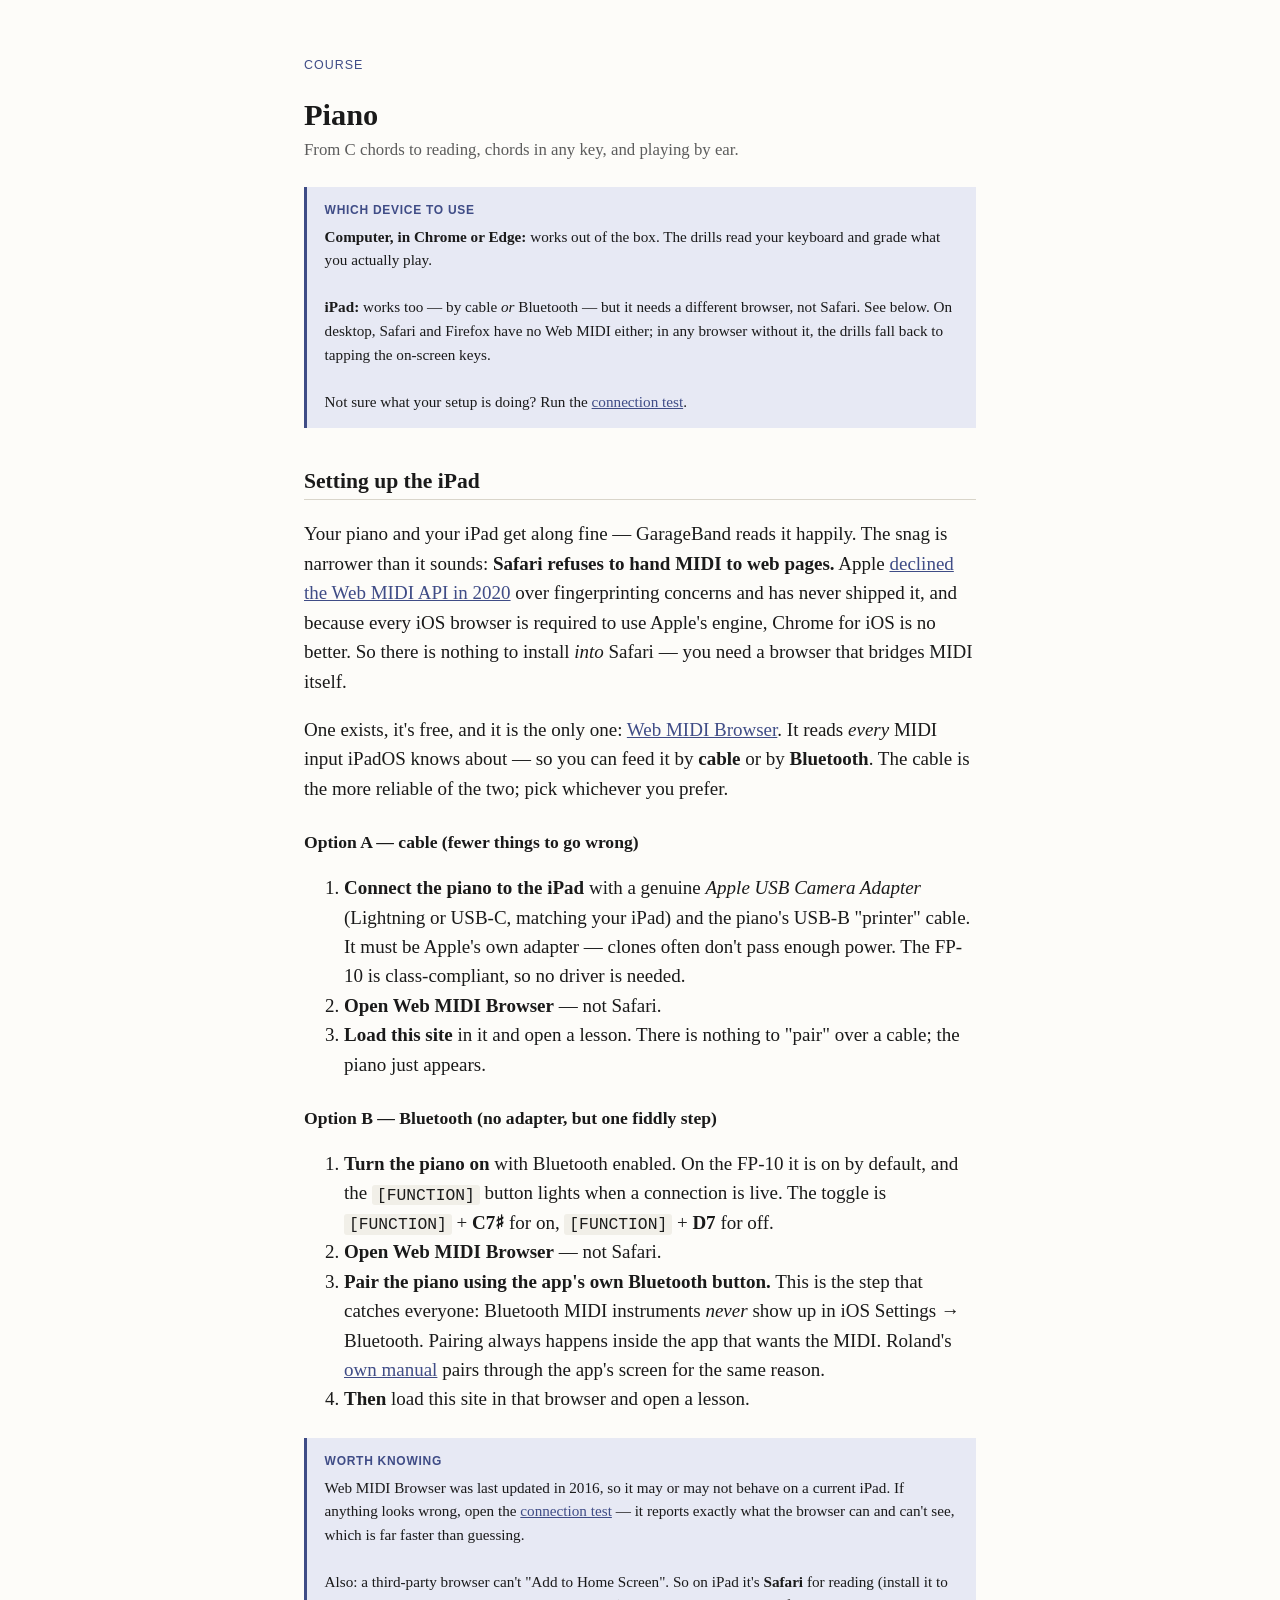
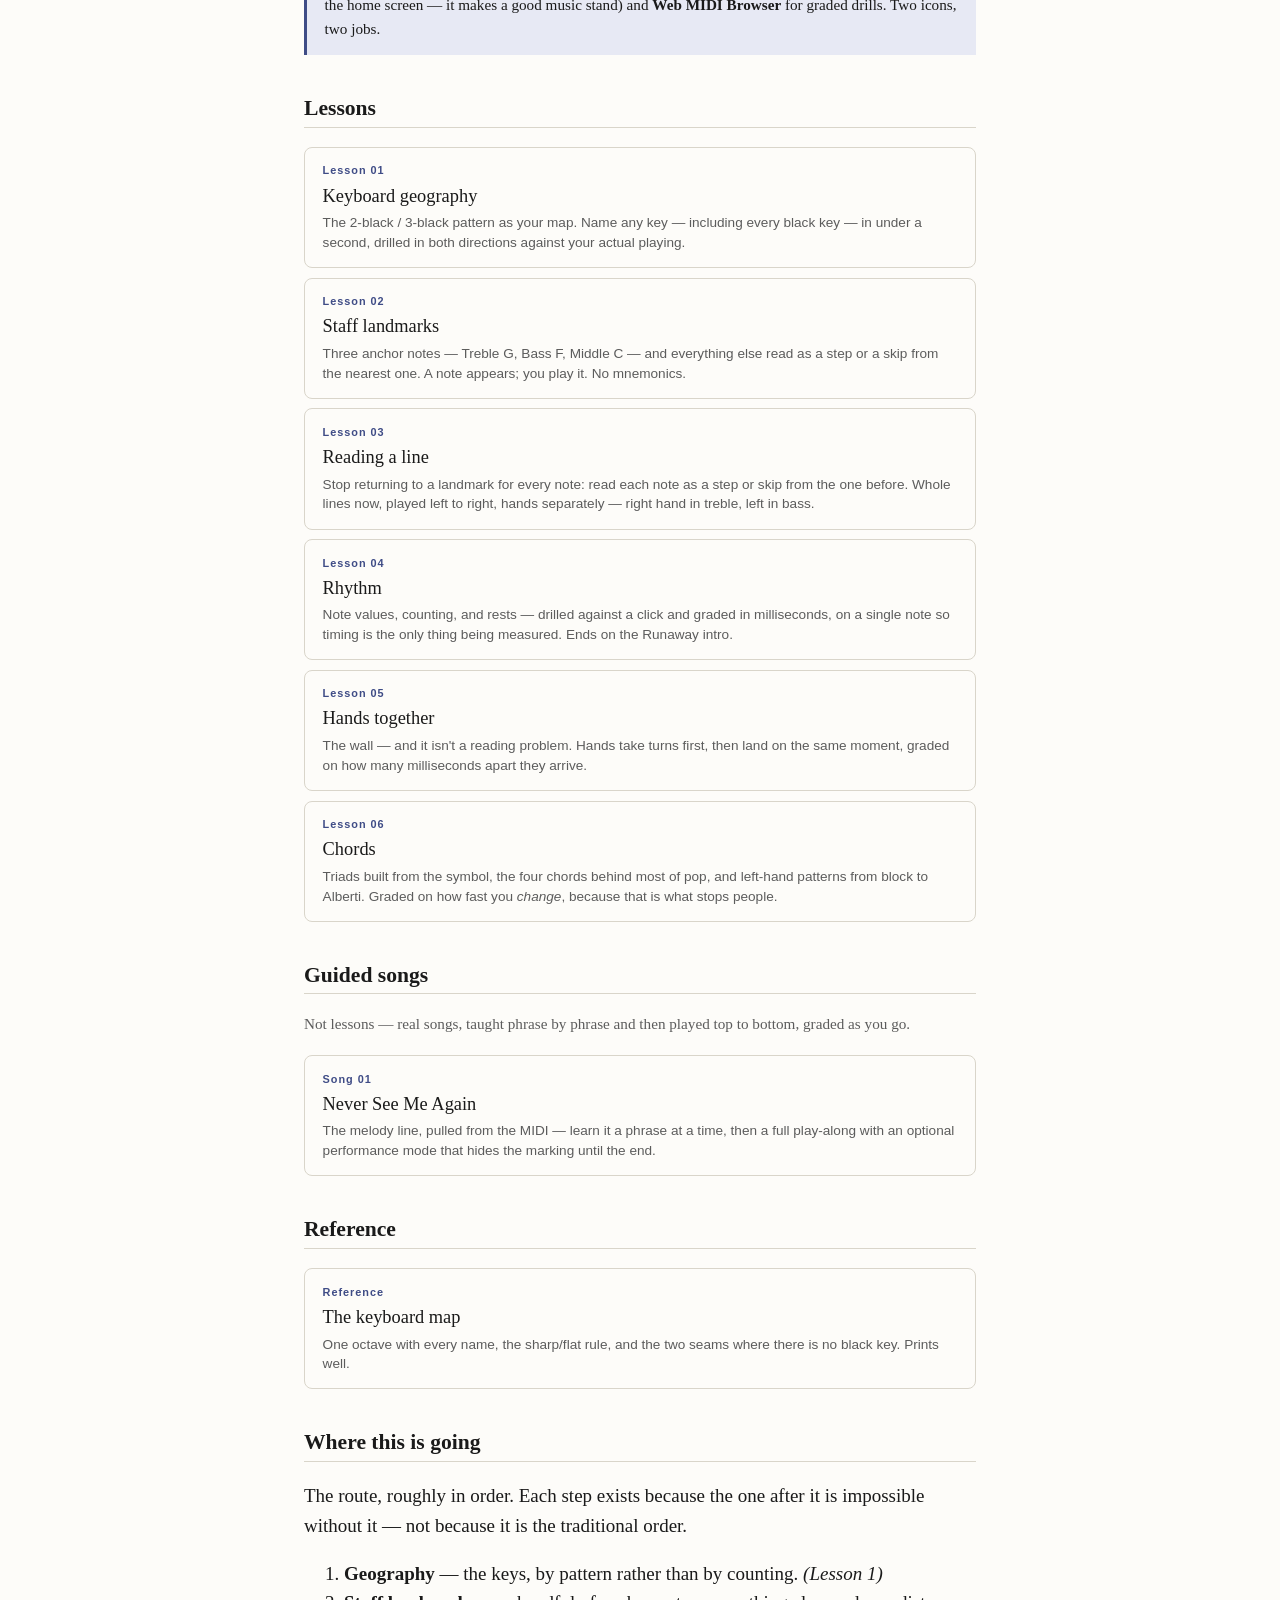
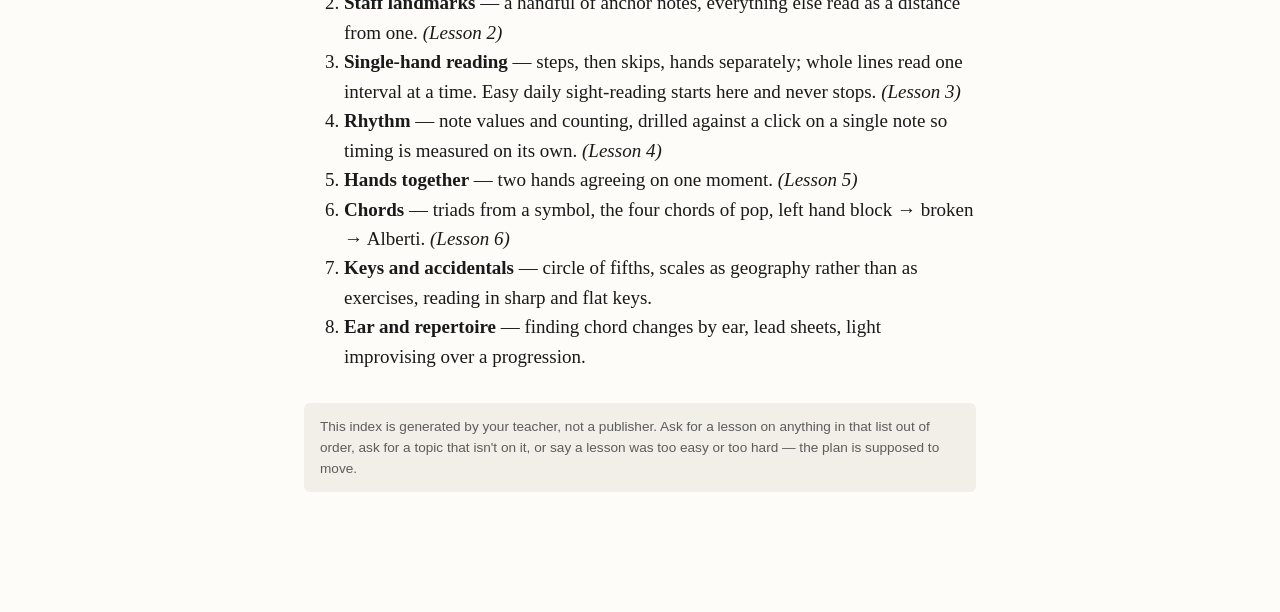
==== index.html @ ccbf578b "Lesson 6: chords, graded on the change rather than the chord Theory verified against sources, not re" ====
<!DOCTYPE html>
<html lang="en">
<head>
<meta charset="utf-8">
<meta name="viewport" content="width=device-width, initial-scale=1, viewport-fit=cover">
<link rel="manifest" href="manifest.json">
<link rel="apple-touch-icon" href="icons/icon-180.png">
<meta name="theme-color" content="#3f4c86">
<link rel="icon" href="icons/icon-192.png">
<title>Piano · Course index</title>
<link rel="stylesheet" href="assets/style.css">
</head>
<body>

<div class="kicker">Course</div>
<h1>Piano</h1>
<p class="subtitle">From C chords to reading, chords in any key, and playing by ear.</p>

<div class="callout">
  <span class="callout-label">Which device to use</span>
  <strong>Computer, in Chrome or Edge:</strong> works out of the box. The drills
  read your keyboard and grade what you actually play.
  <br><br>
  <strong>iPad:</strong> works too — by cable <em>or</em> Bluetooth — but it needs
  a different browser, not Safari. See below. On desktop, Safari and Firefox have
  no Web MIDI either; in any browser without it, the drills fall back to tapping
  the on-screen keys.
  <br><br>
  Not sure what your setup is doing? Run the <a href="diag.html">connection test</a>.
</div>

<h2 id="ipad">Setting up the iPad</h2>

<p>Your piano and your iPad get along fine — GarageBand reads it happily. The
snag is narrower than it sounds: <strong>Safari refuses to hand MIDI to web
pages.</strong> Apple
<a href="https://caniuse.com/midi">declined the Web MIDI API in 2020</a> over
fingerprinting concerns and has never shipped it, and because every iOS browser
is required to use Apple's engine, Chrome for iOS is no better. So there is
nothing to install <em>into</em> Safari — you need a browser that bridges MIDI
itself.</p>

<p>One exists, it's free, and it is the only one:
<a href="https://apps.apple.com/us/app/web-midi-browser/id953846217">Web MIDI
Browser</a>. It reads <em>every</em> MIDI input iPadOS knows about — so you can
feed it by <strong>cable</strong> or by <strong>Bluetooth</strong>. The cable is
the more reliable of the two; pick whichever you prefer.</p>

<h3>Option A — cable (fewer things to go wrong)</h3>
<ol>
  <li><strong>Connect the piano to the iPad</strong> with a genuine
  <em>Apple USB Camera Adapter</em> (Lightning or USB-C, matching your iPad) and
  the piano's USB-B "printer" cable. It must be Apple's own adapter — clones
  often don't pass enough power. The FP-10 is class-compliant, so no driver is
  needed.</li>
  <li><strong>Open Web MIDI Browser</strong> — not Safari.</li>
  <li><strong>Load this site</strong> in it and open a lesson. There is nothing
  to "pair" over a cable; the piano just appears.</li>
</ol>

<h3>Option B — Bluetooth (no adapter, but one fiddly step)</h3>
<ol>
  <li><strong>Turn the piano on</strong> with Bluetooth enabled. On the FP-10 it
  is on by default, and the <code>[FUNCTION]</code> button lights when a
  connection is live. The toggle is <code>[FUNCTION]</code> +
  <strong>C7♯</strong> for on, <code>[FUNCTION]</code> + <strong>D7</strong> for off.</li>
  <li><strong>Open Web MIDI Browser</strong> — not Safari.</li>
  <li><strong>Pair the piano using the app's own Bluetooth button.</strong>
  This is the step that catches everyone: Bluetooth MIDI instruments
  <em>never</em> show up in iOS Settings → Bluetooth. Pairing always happens
  inside the app that wants the MIDI. Roland's
  <a href="https://www.manualslib.com/manual/1854388/Roland-Fp-10.html?page=10">own
  manual</a> pairs through the app's screen for the same reason.</li>
  <li><strong>Then</strong> load this site in that browser and open a lesson.</li>
</ol>

<div class="callout">
  <span class="callout-label">Worth knowing</span>
  Web MIDI Browser was last updated in 2016, so it may or may not behave on a
  current iPad. If anything looks wrong, open the
  <a href="diag.html">connection test</a> — it reports exactly what the browser
  can and can't see, which is far faster than guessing.
  <br><br>
  Also: a third-party browser can't "Add to Home Screen". So on iPad it's
  <strong>Safari</strong> for reading (install it to the home screen — it makes a
  good music stand) and <strong>Web MIDI Browser</strong> for graded drills. Two
  icons, two jobs.
</div>

<h2>Lessons</h2>

<div class="card-list">
  <a class="card" href="lessons/0001-keyboard-geography.html">
    <span class="card-num">Lesson 01</span>
    <span class="card-title">Keyboard geography</span>
    <span class="card-note">The 2-black / 3-black pattern as your map. Name any key — including every black key — in under a second, drilled in both directions against your actual playing.</span>
  </a>
  <a class="card" href="lessons/0002-staff-landmarks.html">
    <span class="card-num">Lesson 02</span>
    <span class="card-title">Staff landmarks</span>
    <span class="card-note">Three anchor notes — Treble G, Bass F, Middle C — and everything else read as a step or a skip from the nearest one. A note appears; you play it. No mnemonics.</span>
  </a>
  <a class="card" href="lessons/0003-single-hand-reading.html">
    <span class="card-num">Lesson 03</span>
    <span class="card-title">Reading a line</span>
    <span class="card-note">Stop returning to a landmark for every note: read each note as a step or skip from the one before. Whole lines now, played left to right, hands separately — right hand in treble, left in bass.</span>
  </a>
  <a class="card" href="lessons/0004-rhythm.html">
    <span class="card-num">Lesson 04</span>
    <span class="card-title">Rhythm</span>
    <span class="card-note">Note values, counting, and rests — drilled against a click and graded in milliseconds, on a single note so timing is the only thing being measured. Ends on the Runaway intro.</span>
  </a>
  <a class="card" href="lessons/0005-hands-together.html">
    <span class="card-num">Lesson 05</span>
    <span class="card-title">Hands together</span>
    <span class="card-note">The wall — and it isn't a reading problem. Hands take turns first, then land on the same moment, graded on how many milliseconds apart they arrive.</span>
  </a>
  <a class="card" href="lessons/0006-chords.html">
    <span class="card-num">Lesson 06</span>
    <span class="card-title">Chords</span>
    <span class="card-note">Triads built from the symbol, the four chords behind most of pop, and left-hand patterns from block to Alberti. Graded on how fast you <em>change</em>, because that is what stops people.</span>
  </a>
</div>

<h2>Guided songs</h2>

<p class="subtitle" style="font-size:.95rem">Not lessons — real songs, taught
phrase by phrase and then played top to bottom, graded as you go.</p>

<div class="card-list">
  <a class="card" href="songs/0001-never-see-me-again.html">
    <span class="card-num">Song 01</span>
    <span class="card-title">Never See Me Again</span>
    <span class="card-note">The melody line, pulled from the MIDI — learn it a phrase at a time, then a full play-along with an optional performance mode that hides the marking until the end.</span>
  </a>
</div>

<h2>Reference</h2>

<div class="card-list">
  <a class="card" href="reference/keyboard-map.html">
    <span class="card-num">Reference</span>
    <span class="card-title">The keyboard map</span>
    <span class="card-note">One octave with every name, the sharp/flat rule, and the two seams where there is no black key. Prints well.</span>
  </a>
</div>

<h2>Where this is going</h2>

<p>The route, roughly in order. Each step exists because the one after it is
impossible without it — not because it is the traditional order.</p>

<ol>
  <li><strong>Geography</strong> — the keys, by pattern rather than by counting. <em>(Lesson 1)</em></li>
  <li><strong>Staff landmarks</strong> — a handful of anchor notes, everything else read as a distance from one. <em>(Lesson 2)</em></li>
  <li><strong>Single-hand reading</strong> — steps, then skips, hands separately; whole lines read one interval at a time. Easy daily sight-reading starts here and never stops. <em>(Lesson 3)</em></li>
  <li><strong>Rhythm</strong> — note values and counting, drilled against a click on a single note so timing is measured on its own. <em>(Lesson 4)</em></li>
  <li><strong>Hands together</strong> — two hands agreeing on one moment. <em>(Lesson 5)</em></li>
  <li><strong>Chords</strong> — triads from a symbol, the four chords of pop, left hand block → broken → Alberti. <em>(Lesson 6)</em></li>
  <li><strong>Keys and accidentals</strong> — circle of fifths, scales as geography rather than as exercises, reading in sharp and flat keys.</li>
  <li><strong>Ear and repertoire</strong> — finding chord changes by ear, lead sheets, light improvising over a progression.</li>
</ol>

<div class="ask-agent">
  This index is generated by your teacher, not a publisher. Ask for a lesson on
  anything in that list out of order, ask for a topic that isn't on it, or say a
  lesson was too easy or too hard — the plan is supposed to move.
</div>

</body>
</html>
---- assets/style.css ----
/* Shared stylesheet for the Piano workspace — lessons and reference sheets.
   Tufte-inspired: serif body, generous whitespace, minimal chrome.
   Structure deliberately mirrors the clep-precalculus workspace stylesheet so
   both courses feel like they came from the same hand; the accent differs so a
   glance tells you which course you're in. */

:root {
  --bg: #fdfcf9;
  --text: #1a1a1a;
  --muted: #5c5c5c;
  --rule: #d9d5ca;
  --accent: #3f4c86;
  --accent-soft: #e7e9f4;
  --code-bg: #f1efe8;
  --good: #2e6b3e;
  --good-soft: #e5f1e6;
  --bad: #a1332a;
  --bad-soft: #f7e6e4;
  --warn: #b8860b;
  --key-white: #fbfaf6;
  --key-white-edge: #b9b4a7;
  --key-black: #23211d;
  --max-width: 720px;
}

@media (prefers-color-scheme: dark) {
  :root {
    --bg: #1b1a18;
    --text: #ecebe6;
    --muted: #a8a49a;
    --rule: #393730;
    --accent: #9aa8e6;
    --accent-soft: #262a41;
    --code-bg: #282621;
    --good: #7fbf8f;
    --good-soft: #22331f;
    --bad: #e08278;
    --bad-soft: #3a201d;
  --warn: #d9a441;
    --key-white: #dedbd2;
    --key-white-edge: #6f6b61;
    --key-black: #171613;
  }
}

:root[data-theme="dark"] {
  --bg: #1b1a18;
  --text: #ecebe6;
  --muted: #a8a49a;
  --rule: #393730;
  --accent: #9aa8e6;
  --accent-soft: #262a41;
  --code-bg: #282621;
  --good: #7fbf8f;
  --good-soft: #22331f;
  --bad: #e08278;
  --bad-soft: #3a201d;
  --warn: #d9a441;
  --key-white: #dedbd2;
  --key-white-edge: #6f6b61;
  --key-black: #171613;
}

:root[data-theme="light"] {
  --bg: #fdfcf9;
  --text: #1a1a1a;
  --muted: #5c5c5c;
  --rule: #d9d5ca;
  --accent: #3f4c86;
  --accent-soft: #e7e9f4;
  --code-bg: #f1efe8;
  --good: #2e6b3e;
  --good-soft: #e5f1e6;
  --bad: #a1332a;
  --bad-soft: #f7e6e4;
  --warn: #b8860b;
  --key-white: #fbfaf6;
  --key-white-edge: #b9b4a7;
  --key-black: #23211d;
}

* { box-sizing: border-box; }

body {
  background: var(--bg);
  color: var(--text);
  font-family: "Palatino Linotype", Palatino, "Iowan Old Style", Georgia, serif;
  font-size: 19px;
  line-height: 1.55;
  max-width: var(--max-width);
  margin: 3.5rem auto;
  padding: 0 1.5rem 4rem;
}

h1, h2, h3 { font-weight: 600; line-height: 1.25; }
h1 { font-size: 1.9rem; margin-bottom: 0.2rem; }
h2 {
  font-size: 1.35rem;
  margin-top: 2.5rem;
  border-bottom: 1px solid var(--rule);
  padding-bottom: 0.3rem;
}
h3 { font-size: 1.1rem; margin-top: 1.8rem; }

.kicker {
  font-family: -apple-system, BlinkMacSystemFont, "Segoe UI", sans-serif;
  font-size: 0.78rem;
  letter-spacing: 0.08em;
  text-transform: uppercase;
  color: var(--accent);
  margin-bottom: 0.5rem;
}

.subtitle { color: var(--muted); font-size: 1.05rem; margin-top: 0; }

a, a:visited { color: var(--accent); }

.rule { border: none; border-top: 1px solid var(--rule); margin: 2.5rem 0; }

.callout {
  background: var(--accent-soft);
  border-left: 3px solid var(--accent);
  padding: 0.9rem 1.1rem;
  margin: 1.5rem 0;
  font-size: 0.95rem;
}

.callout-label {
  font-family: -apple-system, BlinkMacSystemFont, "Segoe UI", sans-serif;
  font-weight: 700;
  font-size: 0.75rem;
  letter-spacing: 0.06em;
  text-transform: uppercase;
  color: var(--accent);
  display: block;
  margin-bottom: 0.3rem;
}

code {
  font-family: ui-monospace, "SF Mono", Menlo, Consolas, monospace;
  font-size: 0.86em;
  background: var(--code-bg);
  padding: 0.05em 0.3em;
  border-radius: 3px;
}

table { border-collapse: collapse; width: 100%; margin: 1.2rem 0; font-size: 0.95rem; }
th, td { border: 1px solid var(--rule); padding: 0.45rem 0.7rem; text-align: center; }
th {
  background: var(--code-bg);
  font-family: -apple-system, BlinkMacSystemFont, "Segoe UI", sans-serif;
  font-size: 0.78rem;
  letter-spacing: 0.04em;
  text-transform: uppercase;
}

.nav {
  font-family: -apple-system, BlinkMacSystemFont, "Segoe UI", sans-serif;
  font-size: 0.85rem;
  color: var(--muted);
  margin-top: 3rem;
  padding-top: 1rem;
  border-top: 1px solid var(--rule);
  display: flex;
  justify-content: space-between;
  gap: 1rem;
  flex-wrap: wrap;
}

.ask-agent {
  font-family: -apple-system, BlinkMacSystemFont, "Segoe UI", sans-serif;
  font-size: 0.85rem;
  color: var(--muted);
  background: var(--code-bg);
  border-radius: 6px;
  padding: 0.8rem 1rem;
  margin-top: 2rem;
}

/* ── Quiz (shared with clep-precalculus) ─────────────────── */

.quiz-box {
  font-family: -apple-system, BlinkMacSystemFont, "Segoe UI", sans-serif;
  background: var(--code-bg);
  border-radius: 8px;
  padding: 1.3rem 1.4rem;
  margin: 1.2rem 0;
}
.quiz-progress { font-size: 0.75rem; color: var(--muted); letter-spacing: 0.04em; margin-bottom: 0.6rem; }
.quiz-q {
  font-family: "Palatino Linotype", Palatino, Georgia, serif;
  font-size: 1.1rem;
  margin-bottom: 1rem;
}
.quiz-choices { display: flex; flex-direction: column; gap: 0.5rem; }
.quiz-choice-btn, .quiz-btn {
  font-family: inherit;
  font-size: 0.95rem;
  padding: 0.55rem 0.9rem;
  border-radius: 5px;
  border: 1px solid var(--rule);
  background: var(--bg);
  color: var(--text);
  cursor: pointer;
  text-align: left;
}
.quiz-choice-btn:hover, .quiz-btn:hover { border-color: var(--accent); }
.quiz-choice-btn:disabled { opacity: 0.6; cursor: default; }
.quiz-form { display: flex; gap: 0.6rem; }
.quiz-input {
  flex: 1;
  font-family: inherit;
  font-size: 0.95rem;
  padding: 0.5rem 0.7rem;
  border-radius: 5px;
  border: 1px solid var(--rule);
  background: var(--bg);
  color: var(--text);
}
.quiz-feedback { display: none; margin-top: 0.9rem; padding: 0.6rem 0.8rem; border-radius: 5px; font-size: 0.9rem; }
.quiz-good { background: var(--good-soft); color: var(--good); display: block; }
.quiz-bad { background: var(--bad-soft); color: var(--bad); display: block; }
.quiz-next { margin-top: 0.8rem; }
.quiz-done { font-size: 1.2rem; margin-bottom: 0.8rem; }

/* ── MIDI connection banner ──────────────────────────────── */

.midi-bar {
  font-family: -apple-system, BlinkMacSystemFont, "Segoe UI", sans-serif;
  font-size: 0.85rem;
  display: flex;
  align-items: center;
  gap: 0.7rem;
  flex-wrap: wrap;
  border: 1px solid var(--rule);
  border-radius: 8px;
  padding: 0.7rem 0.9rem;
  margin: 1.5rem 0;
}

.midi-dot {
  width: 0.6rem;
  height: 0.6rem;
  border-radius: 50%;
  background: var(--muted);
  flex: none;
}
.midi-dot-on { background: var(--good); }
.midi-dot-off { background: var(--bad); }

.midi-msg { color: var(--muted); flex: 1; min-width: 12rem; line-height: 1.4; }
.midi-msg strong { color: var(--text); font-weight: 600; }

.midi-btn {
  font-family: inherit;
  font-size: 0.85rem;
  padding: 0.4rem 0.9rem;
  border-radius: 999px;
  border: 1px solid var(--accent);
  background: var(--accent-soft);
  color: var(--accent);
  cursor: pointer;
  font-weight: 600;
  flex: none;
}
.midi-btn:hover { filter: brightness(0.96); }
.midi-btn:disabled { opacity: 0.5; cursor: default; }

/* ── Keyboard widget ─────────────────────────────────────── */

.kbd-box {
  font-family: -apple-system, BlinkMacSystemFont, "Segoe UI", sans-serif;
  border: 1px solid var(--rule);
  border-radius: 8px;
  padding: 1.1rem 1.2rem;
  margin: 1.5rem 0;
}

.kbd-label {
  font-size: 0.72rem;
  font-weight: 700;
  letter-spacing: 0.08em;
  text-transform: uppercase;
  color: var(--accent);
  margin-bottom: 0.7rem;
}

.kbd-svg { width: 100%; height: auto; display: block; touch-action: manipulation; }

.kbd-w { fill: var(--key-white); stroke: var(--key-white-edge); stroke-width: 1.5; }
.kbd-b { fill: var(--key-black); stroke: var(--key-black); stroke-width: 1.5; }
.kbd-key { cursor: pointer; }
.kbd-key-static { cursor: default; }

/* Highlight states. Marked !important so they beat the base fill regardless of
   which class was written first in the file. */
.kbd-hi { fill: var(--accent) !important; stroke: var(--accent) !important; }
.kbd-good { fill: var(--good) !important; stroke: var(--good) !important; }
.kbd-bad { fill: var(--bad) !important; stroke: var(--bad) !important; }

.kbd-name {
  font-family: -apple-system, BlinkMacSystemFont, sans-serif;
  font-size: 11px;
  font-weight: 600;
  text-anchor: middle;
  pointer-events: none;
}
.kbd-name-w { fill: var(--muted); }
.kbd-name-b { fill: var(--key-white); }

/* The two-black / three-black grouping brackets drawn above the keys. */
.kbd-group { fill: none; stroke: var(--accent); stroke-width: 2; opacity: 0.55; }
.kbd-group-txt {
  font-family: -apple-system, BlinkMacSystemFont, sans-serif;
  font-size: 11px;
  font-weight: 700;
  letter-spacing: 0.05em;
  text-anchor: middle;
  fill: var(--accent);
}

.kbd-caption { margin-top: 0.8rem; font-size: 0.85rem; color: var(--muted); line-height: 1.5; }

/* ── Key drill ───────────────────────────────────────────── */

.drill-box {
  font-family: -apple-system, BlinkMacSystemFont, "Segoe UI", sans-serif;
  border: 1px solid var(--rule);
  border-radius: 8px;
  padding: 1.2rem 1.3rem;
  margin: 1.5rem 0;
}

.drill-label {
  font-size: 0.72rem;
  font-weight: 700;
  letter-spacing: 0.08em;
  text-transform: uppercase;
  color: var(--accent);
  margin-bottom: 0.7rem;
}

.drill-stage {
  text-align: center;
  padding: 1.1rem 0.5rem 0.9rem;
  border-radius: 6px;
  background: var(--code-bg);
  margin-bottom: 0.9rem;
}

.drill-cue {
  font-family: "Palatino Linotype", Palatino, Georgia, serif;
  font-size: 3.4rem;
  line-height: 1;
  color: var(--text);
  display: block;
  min-height: 3.4rem;
}
.drill-cue-small { font-size: 1.15rem; line-height: 1.4; color: var(--muted); }

.drill-sub { font-size: 0.85rem; color: var(--muted); margin-top: 0.5rem; min-height: 1.2rem; }
.drill-sub-good { color: var(--good); font-weight: 600; }
.drill-sub-bad { color: var(--bad); font-weight: 600; }

.drill-stats {
  display: flex;
  gap: 1.4rem;
  justify-content: center;
  border-top: 1px solid var(--rule);
  padding-top: 0.8rem;
  margin-top: 0.9rem;
  flex-wrap: wrap;
}
.drill-stat { text-align: center; }
.drill-stat-val { display: block; font-size: 1.3rem; color: var(--accent); }
.drill-stat-key {
  display: block;
  font-size: 0.65rem;
  font-weight: 700;
  letter-spacing: 0.08em;
  text-transform: uppercase;
  color: var(--muted);
}

.drill-controls { display: flex; gap: 0.5rem; justify-content: center; flex-wrap: wrap; }
.drill-btn {
  font-family: inherit;
  font-size: 0.9rem;
  padding: 0.45rem 1.1rem;
  border-radius: 999px;
  border: 1px solid var(--accent);
  background: var(--accent-soft);
  color: var(--accent);
  font-weight: 600;
  cursor: pointer;
}
.drill-btn:hover { filter: brightness(0.96); }
.drill-btn-ghost { background: var(--bg); border-color: var(--rule); color: var(--muted); font-weight: 400; }

/* Sprint countdown. Monospaced so the digits don't jitter as they tick; turns to
   the warning colour in the last ten seconds. */
.drill-clock {
  font-family: ui-monospace, "SF Mono", Menlo, Consolas, monospace;
  font-size: 1.1rem;
  font-weight: 700;
  color: var(--accent);
  align-self: center;
  min-width: 3.2ch;
  text-align: center;
  font-variant-numeric: tabular-nums;
}
.drill-clock-low { color: var(--bad); }

.drill-answers { display: flex; gap: 0.4rem; justify-content: center; flex-wrap: wrap; margin-bottom: 0.9rem; }
.drill-ans {
  font-family: inherit;
  font-size: 0.95rem;
  min-width: 3.4rem;
  padding: 0.5rem 0.6rem;
  border-radius: 5px;
  border: 1px solid var(--rule);
  background: var(--bg);
  color: var(--text);
  cursor: pointer;
}
.drill-ans:hover:not(:disabled) { border-color: var(--accent); }
.drill-ans:disabled { opacity: 0.45; cursor: default; }
.drill-ans-good { opacity: 1 !important; border-color: var(--good); background: var(--good-soft); color: var(--good); }
.drill-ans-bad { opacity: 1 !important; border-color: var(--bad); background: var(--bad-soft); color: var(--bad); }

.drill-caption { margin-top: 0.8rem; font-size: 0.85rem; color: var(--muted); line-height: 1.5; }

/* ── Index card list ─────────────────────────────────────── */

.card-list { display: flex; flex-direction: column; gap: 0.6rem; margin: 1.2rem 0 2rem; }
.card {
  display: block;
  border: 1px solid var(--rule);
  border-radius: 8px;
  padding: 0.9rem 1.1rem;
  text-decoration: none;
  color: var(--text);
}
.card:hover { border-color: var(--accent); background: var(--accent-soft); }
.card-num {
  display: block;
  font-family: -apple-system, BlinkMacSystemFont, "Segoe UI", sans-serif;
  font-size: 0.68rem;
  font-weight: 700;
  letter-spacing: 0.09em;
  color: var(--accent);
  margin-bottom: 0.15rem;
}
.card-title {
  display: block;
  font-family: "Palatino Linotype", Palatino, Georgia, serif;
  font-size: 1.15rem;
  margin-bottom: 0.2rem;
}
.card-note {
  display: block;
  font-family: -apple-system, BlinkMacSystemFont, "Segoe UI", sans-serif;
  font-size: 0.85rem;
  color: var(--muted);
  line-height: 1.45;
}

@media print {
  body { max-width: 100%; font-size: 12pt; margin: 0; padding: 0.5in; }
  .ask-agent, .nav, .midi-bar, .drill-controls, .drill-answers { display: none; }
  a { color: var(--text); text-decoration: none; }
  .kbd-w { fill: #fff; stroke: #000; }
  .kbd-b { fill: #000; stroke: #000; }
}

/* ── Grand staff ─────────────────────────────────────────── */

.staff-box {
  font-family: -apple-system, BlinkMacSystemFont, "Segoe UI", sans-serif;
  border: 1px solid var(--rule);
  border-radius: 8px;
  padding: 1.1rem 1.2rem;
  margin: 1.5rem 0;
}

.staff-label {
  font-size: 0.72rem;
  font-weight: 700;
  letter-spacing: 0.08em;
  text-transform: uppercase;
  color: var(--accent);
  margin-bottom: 0.7rem;
}

.staff-svg { width: 100%; height: auto; display: block; }

.staff-line { stroke: var(--text); stroke-width: 1.3; }
.staff-ledger { stroke-width: 1.6; }
.staff-brace { stroke: var(--text); stroke-width: 3; }

.staff-clef { fill: var(--text); }
.staff-clef-fallback {
  fill: var(--text);
  font-family: "Palatino Linotype", Palatino, Georgia, serif;
  font-size: 34px;
  font-style: italic;
  font-weight: 700;
  text-anchor: middle;
}

.staff-note { fill: var(--text); stroke: none; }
.staff-note-mark { fill: var(--accent); }
.staff-note-good { fill: var(--good); }
.staff-note-bad { fill: var(--bad); }

/* The "you are here" column in a reading line. Behind the noteheads, so it tints
   the current note's position without hiding it. */
.staff-cursor { fill: var(--accent); opacity: 0.14; }

/* Hint echo: the note you just played, popped onto the staff at the column you
   are actually reading, and animated. Bounces up and in, settles, then fades.
   transform-box:fill-box pins the scale to the group's own centre; WebKit (the
   iPad) needs it.

   Colour carries the verdict: green when the key was the one due, red when it
   wasn't, and neutral blue only when there is nothing to compare against (a
   stray press before Start). An always-blue hint made a wrong note look the same
   as a right one, which is the one thing a feedback loop must never do.

   The letter label has to travel with the notehead — a green note with a blue
   letter reads as two separate marks. */
.staff-note-hint { fill: var(--accent); }
.staff-flash-good .staff-note, .staff-flash-good .staff-notelabel { fill: var(--good); }
.staff-flash-bad  .staff-note, .staff-flash-bad  .staff-notelabel { fill: var(--bad); }
.staff-flash-good .staff-line, .staff-flash-bad .staff-line { stroke: currentColor; }
.staff-flash {
  transform-box: fill-box;
  transform-origin: center;
  animation: staff-flash 1.1s ease-out forwards;
}
@keyframes staff-flash {
  0%   { opacity: 0; transform: translateY(-7px) scale(0.6); }
  22%  { opacity: 1; transform: translateY(0) scale(1.18); }
  38%  { transform: scale(1); }
  70%  { opacity: 1; }
  100% { opacity: 0; transform: translateY(-3px) scale(1); }
}
@media (prefers-reduced-motion: reduce) {
  .staff-flash { animation: staff-flash-fade 1.1s ease-out forwards; }
  @keyframes staff-flash-fade { 0%,70% { opacity: 1; } 100% { opacity: 0; } }
}

/* A toggle button (sprint, hints, feedback) showing its "on" state. */
.drill-btn-on { background: var(--accent-soft); border-color: var(--accent); color: var(--accent); font-weight: 600; }

/* Inline icon inside a drill button. Stroked with currentColor rather than set
   as an emoji, so it stays monochrome and follows the button's own colour
   through light/dark and the on/off state. */
.drill-btn-ico { vertical-align: -2px; margin-right: 0.35em; }
.drill-btn-txt { vertical-align: baseline; }

/* ── Guided song ─────────────────────────────────────────── */

.song-section { margin: 2.2rem 0; }
.song-section h3 { margin-bottom: 0.3rem; }
.song-note { font-size: 0.9rem; color: var(--muted); margin: 0.2rem 0 0.6rem; }
.song-full {
  margin-top: 2.8rem;
  padding-top: 1.4rem;
  border-top: 2px solid var(--rule);
}

.staff-acc {
  fill: var(--text);
  font-size: 20px;
  text-anchor: middle;
}

.staff-notelabel {
  fill: var(--accent);
  font-family: -apple-system, BlinkMacSystemFont, sans-serif;
  font-size: 11px;
  font-weight: 700;
  text-anchor: middle;
}

.staff-caption { margin-top: 0.8rem; font-size: 0.85rem; color: var(--muted); line-height: 1.5; }

/* ── Rhythm ──────────────────────────────────────────────── */

.rhythm-box {
  font-family: -apple-system, BlinkMacSystemFont, "Segoe UI", sans-serif;
  border: 1px solid var(--rule);
  border-radius: 8px;
  padding: 1.1rem 1.2rem;
  margin: 1.5rem 0;
}

.rhythm-label {
  font-size: 0.72rem;
  font-weight: 700;
  letter-spacing: 0.08em;
  text-transform: uppercase;
  color: var(--accent);
  margin-bottom: 0.7rem;
}

.rhythm-svg { width: 100%; height: auto; display: block; }
.rhythm-line { stroke: var(--text); stroke-width: 1.3; }

.rhythm-note { fill: var(--text); stroke: none; }
.rhythm-note-open { fill: none; stroke: var(--text); stroke-width: 2.2; }
.rhythm-stem, .rhythm-beam, .rhythm-flag {
  stroke: var(--text);
  fill: none;
  stroke-linecap: round;
}
.rhythm-stem { stroke-width: 1.8; }
.rhythm-beam { stroke-width: 5; }
.rhythm-flag { stroke-width: 2; }
.rhythm-rest { fill: var(--muted); stroke: none; }
.rhythm-rest-stroke { stroke: var(--muted); stroke-width: 2.4; fill: none; stroke-linecap: round; }

/* Verdict colours match the reading drills: green on the beat, amber close,
   red out of place. Applied to the whole note group so stem and beam follow the
   notehead — a green head on a black stem reads as two marks. */
.rhythm-hit-good  .rhythm-note { fill: var(--good); }
.rhythm-hit-good  .rhythm-note-open { fill: none; stroke: var(--good); }
.rhythm-hit-good  .rhythm-stem, .rhythm-hit-good .rhythm-beam, .rhythm-hit-good .rhythm-flag { stroke: var(--good); }
.rhythm-hit-near  .rhythm-note { fill: var(--warn); }
.rhythm-hit-near  .rhythm-note-open { fill: none; stroke: var(--warn); }
.rhythm-hit-near  .rhythm-stem, .rhythm-hit-near .rhythm-beam, .rhythm-hit-near .rhythm-flag { stroke: var(--warn); }
.rhythm-hit-bad   .rhythm-note { fill: var(--bad); }
.rhythm-hit-bad   .rhythm-note-open { fill: none; stroke: var(--bad); }
.rhythm-hit-bad   .rhythm-stem, .rhythm-hit-bad .rhythm-beam, .rhythm-hit-bad .rhythm-flag { stroke: var(--bad); }

.rhythm-cursor { fill: var(--accent); opacity: 0.14; }

.rhythm-caption { margin-top: 0.8rem; font-size: 0.85rem; color: var(--muted); line-height: 1.5; }

/* Count-in / tempo readout sits in the controls row. */
.drill-clock { font-variant-numeric: tabular-nums; }

/* ── Chord shape display ─────────────────────────────────── */

.chord-box {
  font-family: -apple-system, BlinkMacSystemFont, "Segoe UI", sans-serif;
  border: 1px solid var(--rule);
  border-radius: 8px;
  padding: 1.1rem 1.2rem;
  margin: 1.5rem 0;
}

.chord-label {
  font-size: 0.72rem;
  font-weight: 700;
  letter-spacing: 0.08em;
  text-transform: uppercase;
  color: var(--accent);
  margin-bottom: 0.7rem;
}

.chord-row {
  display: flex;
  align-items: center;
  gap: 1.1rem;
  flex-wrap: wrap;
  margin-bottom: 0.3rem;
}

.chord-sigil {
  font-family: "Palatino Linotype", Palatino, Georgia, serif;
  font-size: 2.6rem;
  line-height: 1;
  color: var(--accent);
  min-width: 2.6rem;
}

.chord-spell { display: flex; align-items: baseline; gap: 0.5rem; flex-wrap: wrap; }
.chord-tone { display: inline-flex; flex-direction: column; align-items: center; }
.chord-tone-name {
  font-family: "Palatino Linotype", Palatino, Georgia, serif;
  font-size: 1.25rem;
  color: var(--text);
}
.chord-tone-role {
  font-size: 0.6rem;
  font-weight: 700;
  letter-spacing: 0.08em;
  text-transform: uppercase;
  color: var(--muted);
}
.chord-plus { color: var(--muted); font-size: 1rem; }

.chord-caption { margin-top: 0.6rem; font-size: 0.85rem; color: var(--muted); line-height: 1.5; }

/* The chord coming next in a progression — deliberately small and dim. Looking
   ahead is the skill; shouting it would do the looking for you. */
.chord-next {
  font-family: -apple-system, BlinkMacSystemFont, "Segoe UI", sans-serif;
  font-size: 0.75rem;
  letter-spacing: 0.06em;
  text-transform: uppercase;
  color: var(--muted);
  min-height: 1rem;
  margin-top: 0.25rem;
}
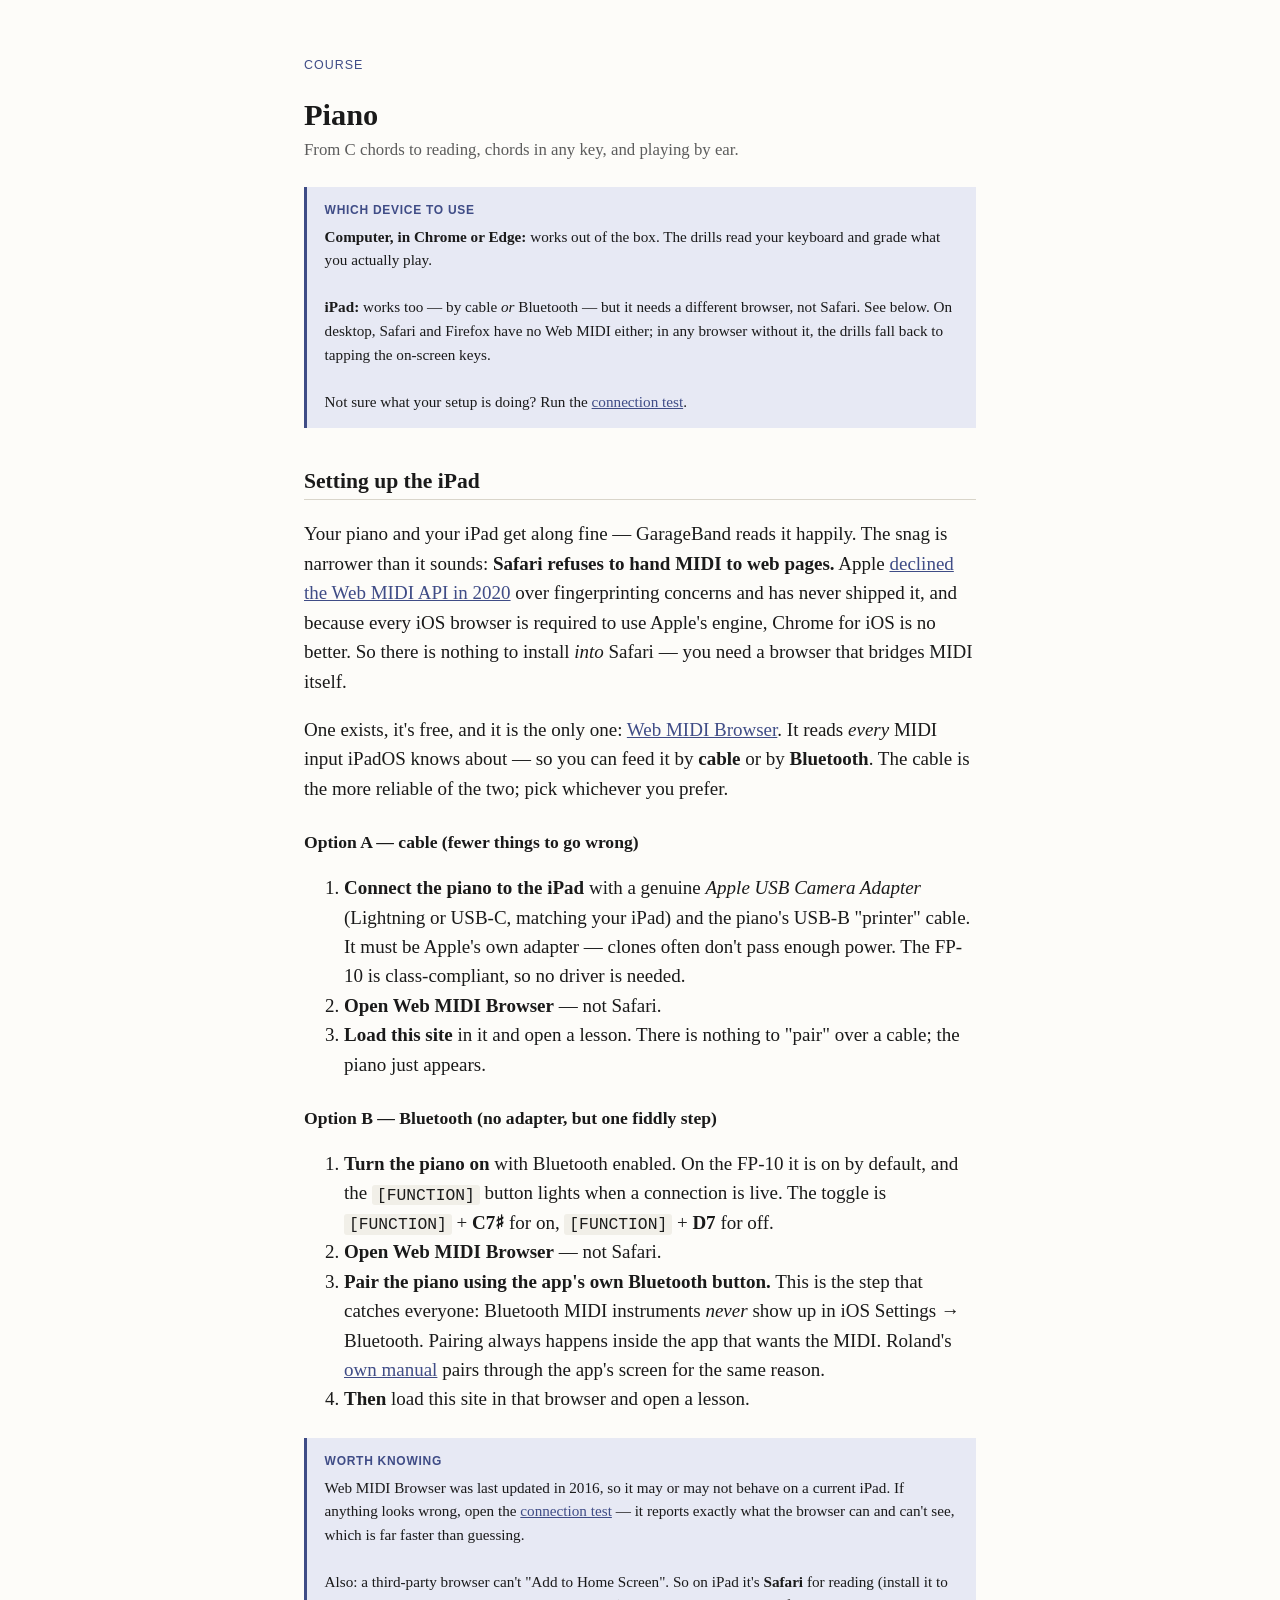
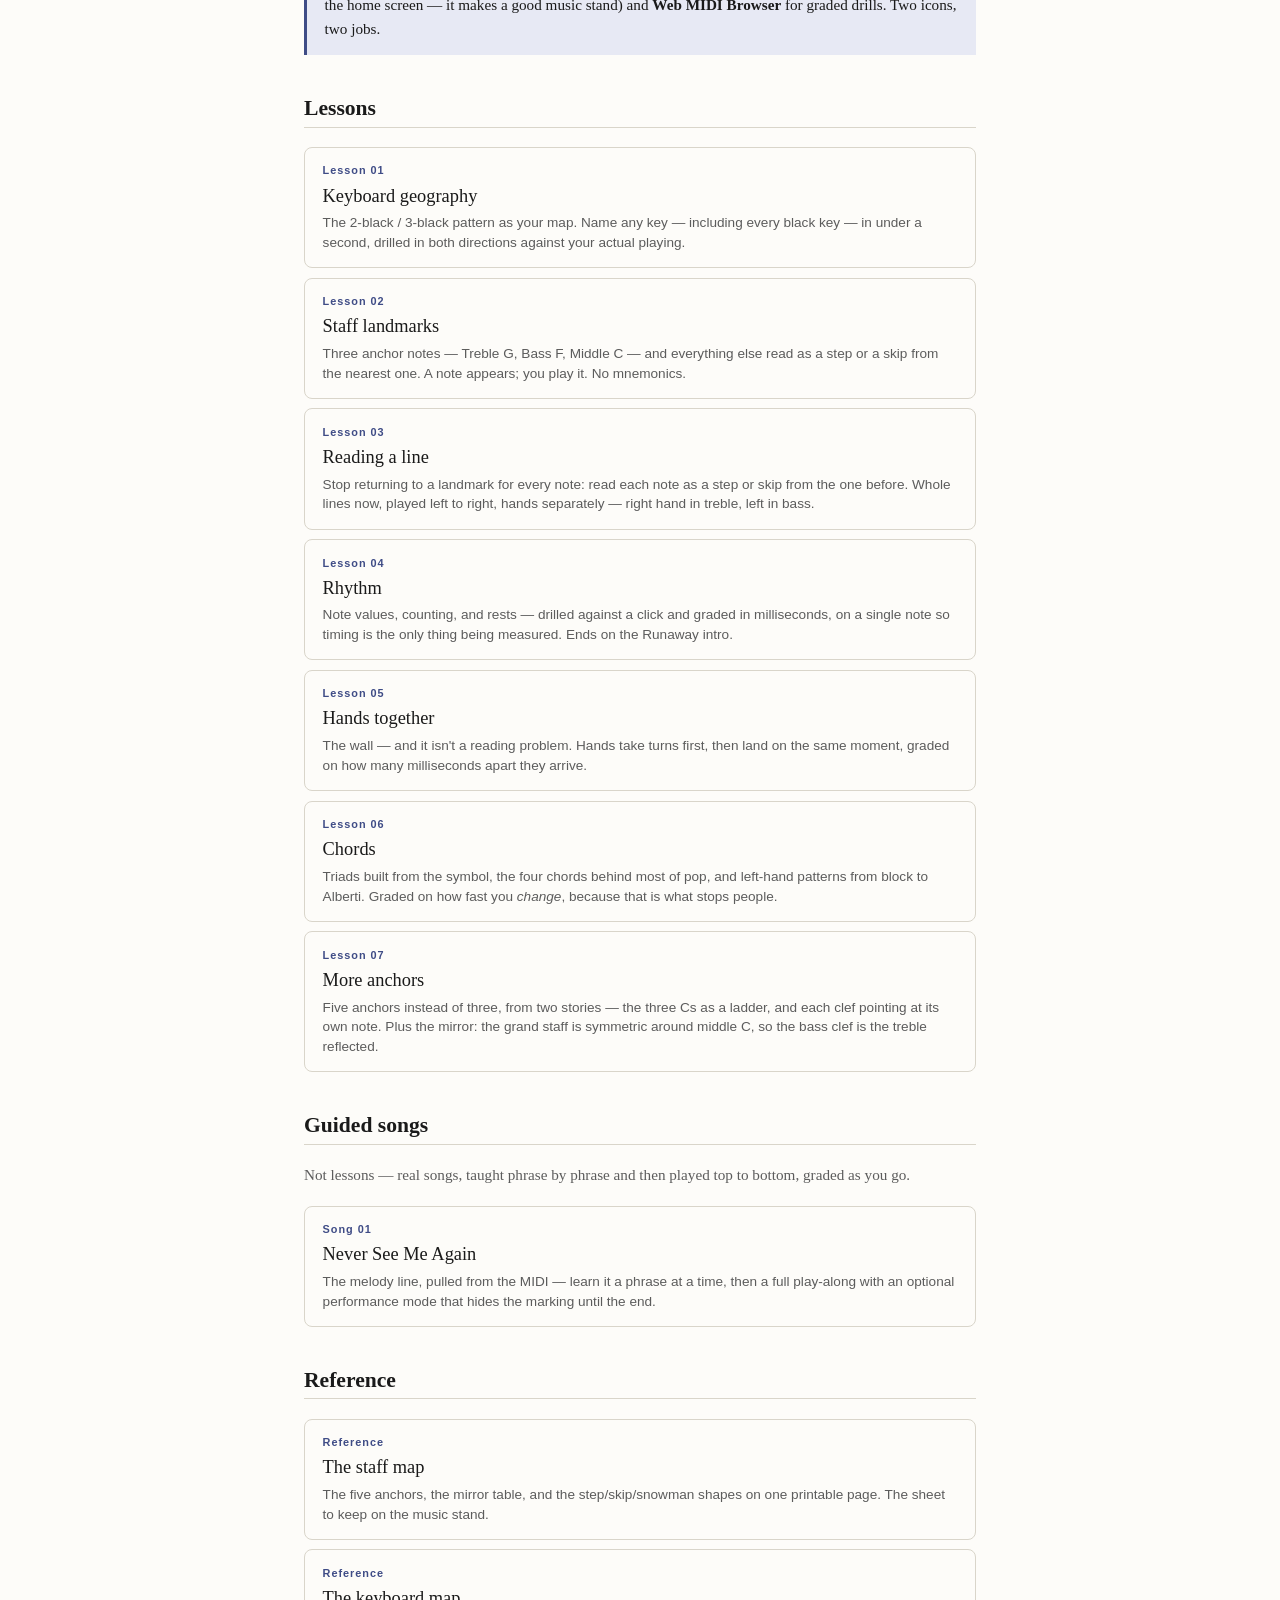
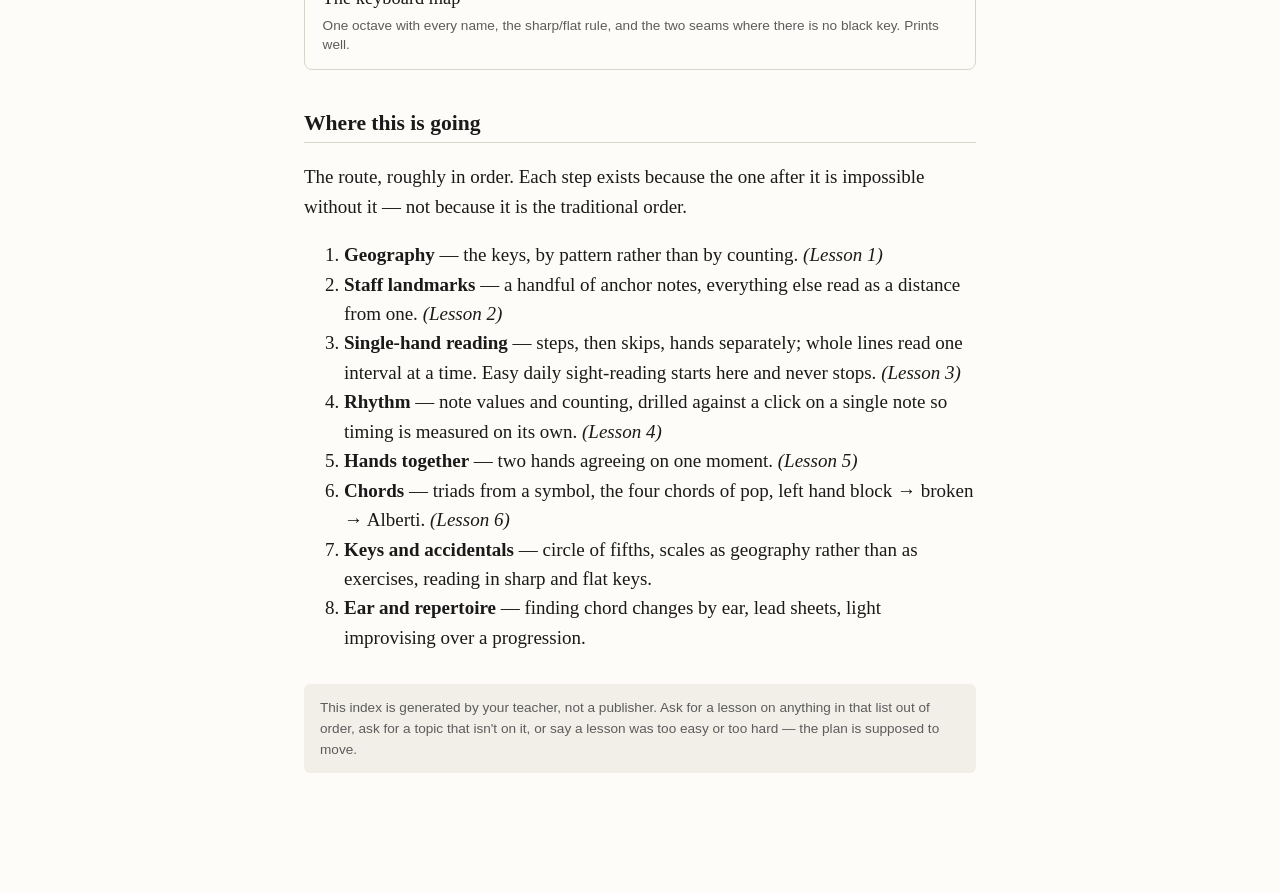
==== commit 3a38c6b9: "Lesson 7 + staff map reference: five anchors, two stories, one mirror The user reported that only th" ====
--- a/index.html
+++ b/index.html
@@ -120,6 +120,11 @@
     <span class="card-title">Chords</span>
     <span class="card-note">Triads built from the symbol, the four chords behind most of pop, and left-hand patterns from block to Alberti. Graded on how fast you <em>change</em>, because that is what stops people.</span>
   </a>
+  <a class="card" href="lessons/0007-anchors.html">
+    <span class="card-num">Lesson 07</span>
+    <span class="card-title">More anchors</span>
+    <span class="card-note">Five anchors instead of three, from two stories — the three Cs as a ladder, and each clef pointing at its own note. Plus the mirror: the grand staff is symmetric around middle C, so the bass clef is the treble reflected.</span>
+  </a>
 </div>
 
 <h2>Guided songs</h2>
@@ -138,6 +143,11 @@
 <h2>Reference</h2>
 
 <div class="card-list">
+  <a class="card" href="reference/staff-map.html">
+    <span class="card-num">Reference</span>
+    <span class="card-title">The staff map</span>
+    <span class="card-note">The five anchors, the mirror table, and the step/skip/snowman shapes on one printable page. The sheet to keep on the music stand.</span>
+  </a>
   <a class="card" href="reference/keyboard-map.html">
     <span class="card-num">Reference</span>
     <span class="card-title">The keyboard map</span>
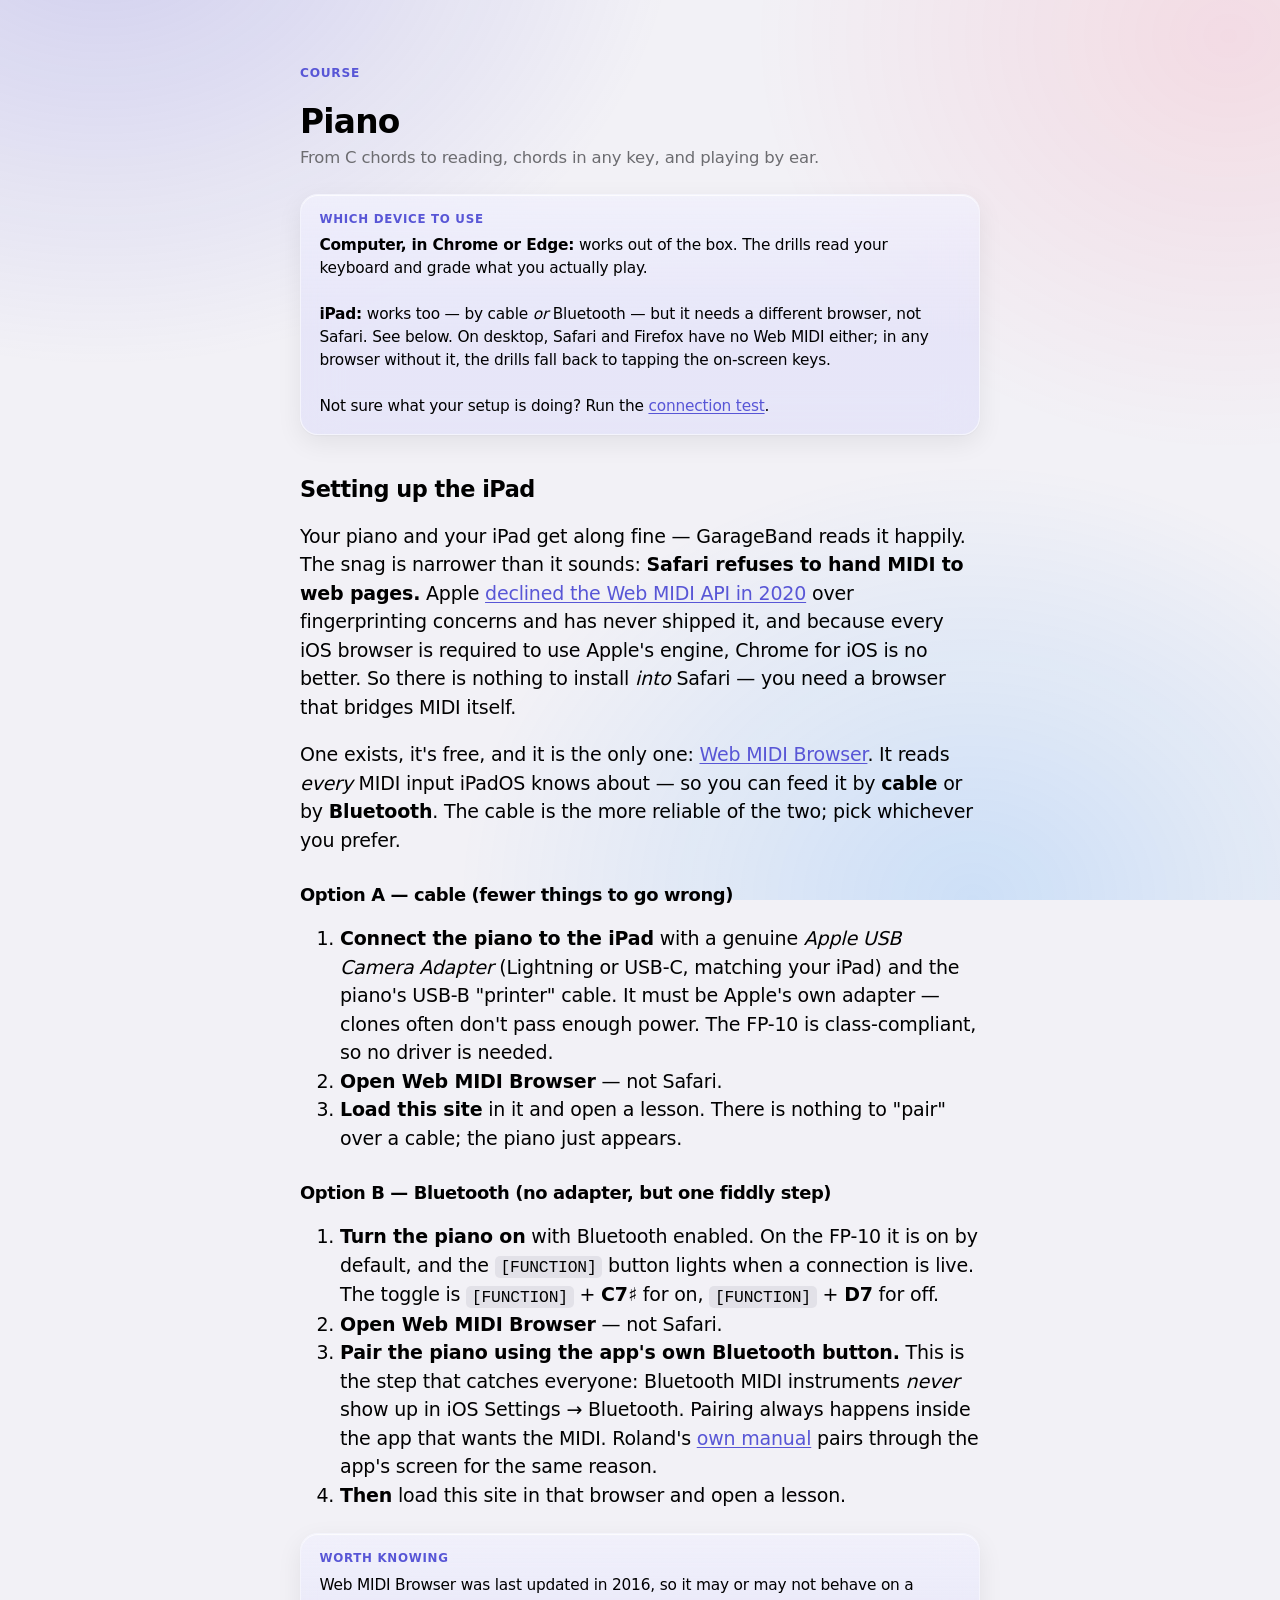
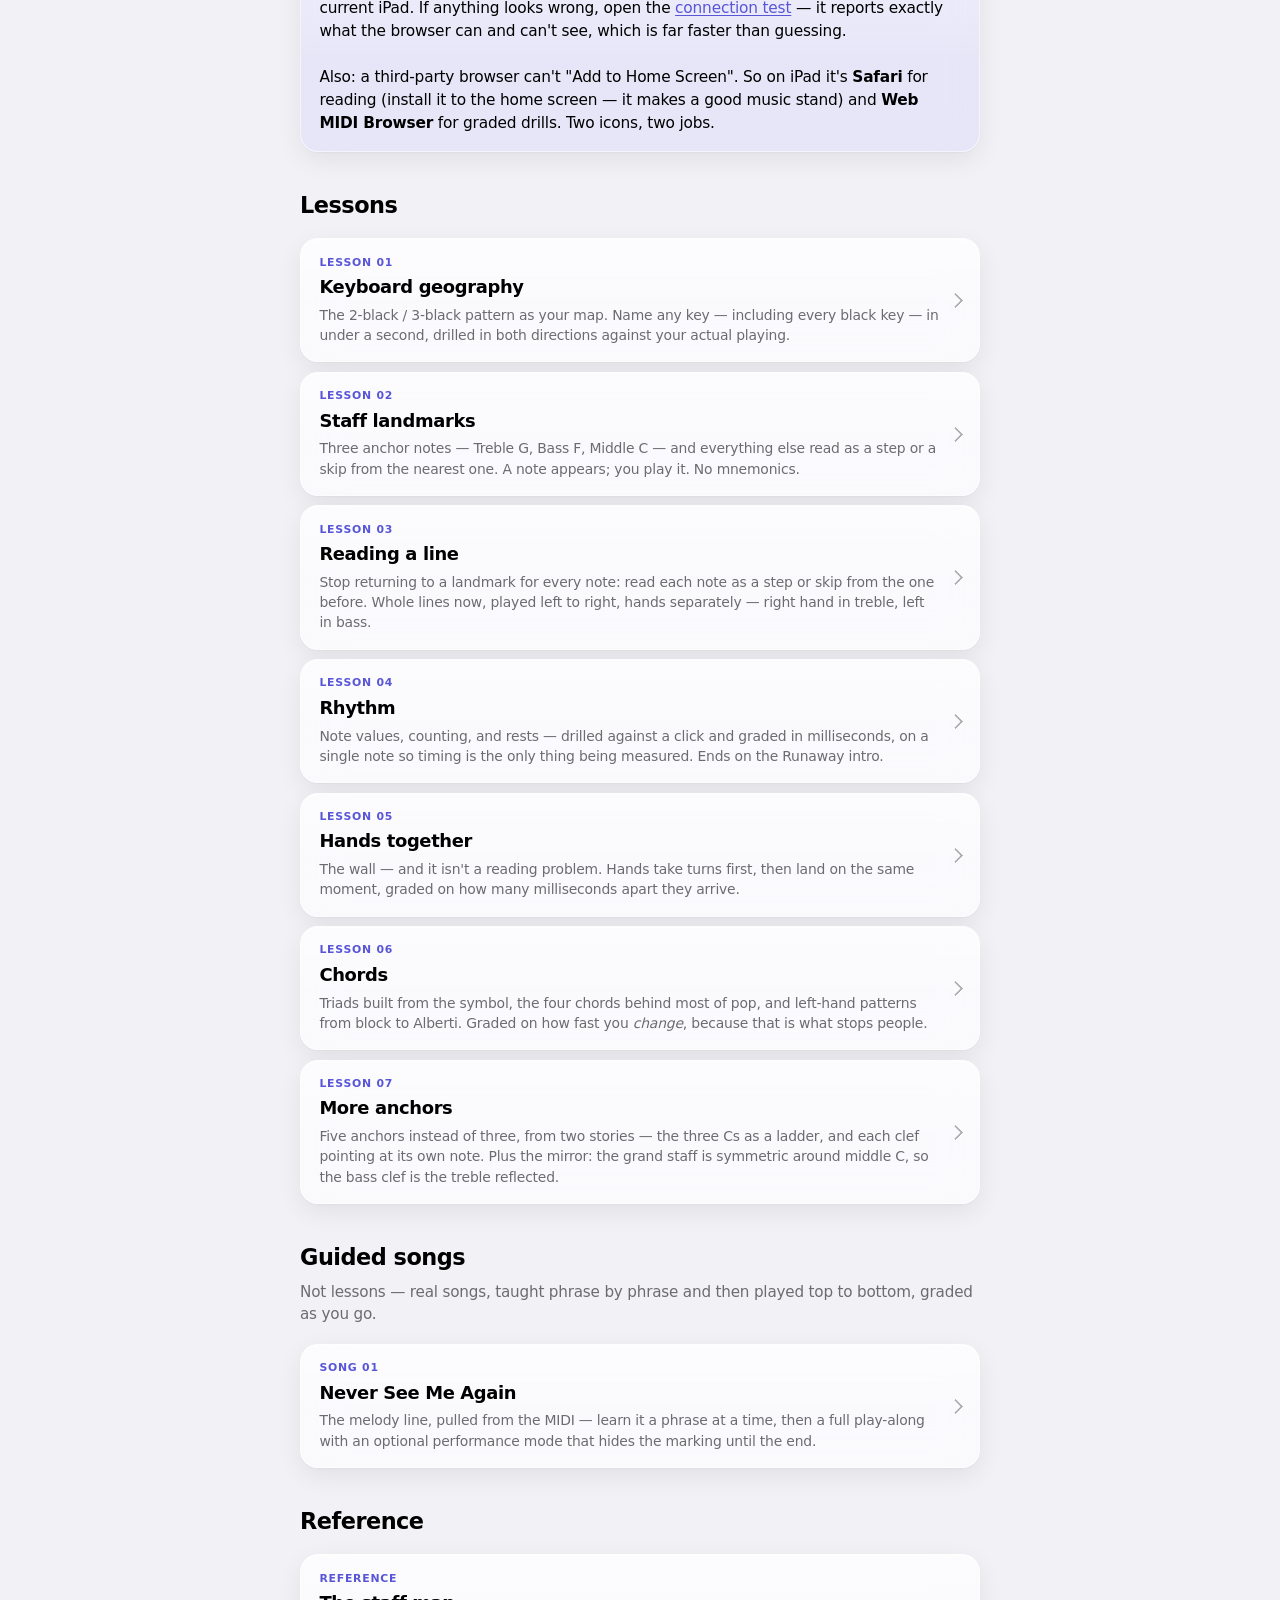
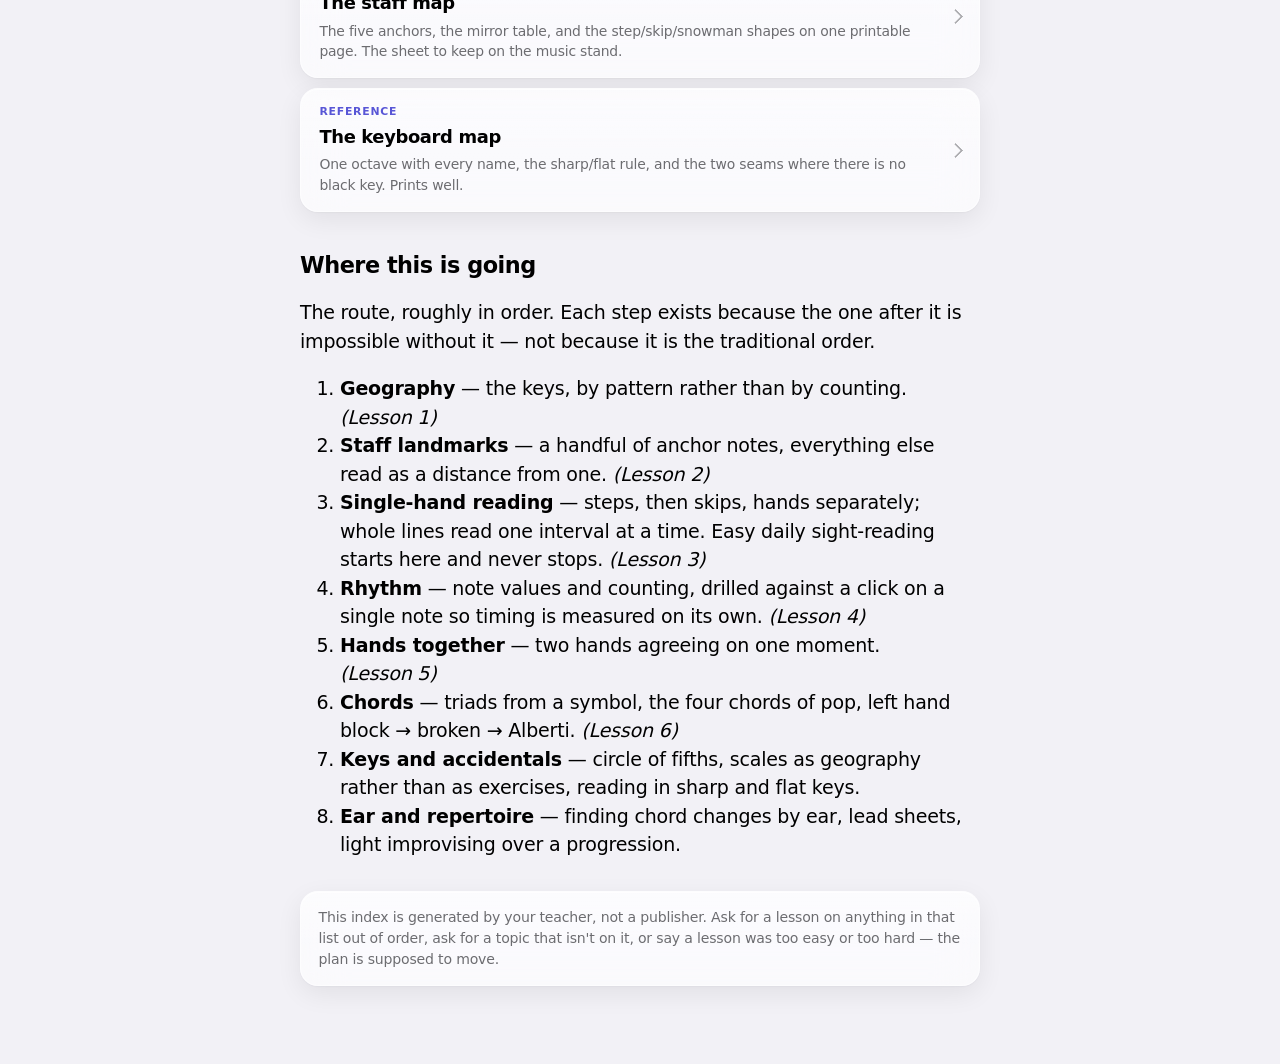
==== commit d43856ed: "Apple-native restyle: SF type, system colours, liquid glass The site is read and drilled on an iPad," ====
--- a/index.html
+++ b/index.html
@@ -5,7 +5,12 @@
 <meta name="viewport" content="width=device-width, initial-scale=1, viewport-fit=cover">
 <link rel="manifest" href="manifest.json">
 <link rel="apple-touch-icon" href="icons/icon-180.png">
-<meta name="theme-color" content="#3f4c86">
+<meta name="theme-color" content="#f2f1f6" media="(prefers-color-scheme: light)">
+<meta name="theme-color" content="#000000" media="(prefers-color-scheme: dark)">
+<meta name="apple-mobile-web-app-capable" content="yes">
+<meta name="mobile-web-app-capable" content="yes">
+<meta name="apple-mobile-web-app-status-bar-style" content="black-translucent">
+<meta name="apple-mobile-web-app-title" content="Piano">
 <link rel="icon" href="icons/icon-192.png">
 <title>Piano · Course index</title>
 <link rel="stylesheet" href="assets/style.css">
--- a/assets/style.css
+++ b/assets/style.css
@@ -1,240 +1,484 @@
-/* Shared stylesheet for the Piano workspace — lessons and reference sheets.
-   Tufte-inspired: serif body, generous whitespace, minimal chrome.
-   Structure deliberately mirrors the clep-precalculus workspace stylesheet so
-   both courses feel like they came from the same hand; the accent differs so a
-   glance tells you which course you're in. */
+/* Shared stylesheet for the Piano workspace — lessons, songs and reference sheets.
+   Apple-native: SF type scale, system semantic colours, and liquid-glass surfaces
+   floating over an ambient wash. Tuned for reading and drilling on an iPad, in
+   Safari on the home screen or in Web MIDI Browser.
+
+   Every selector the JS touches is preserved — the widgets (keyboard, staff,
+   rhythm, chord, drill) mount by class name, so the names are contract. */
+
+/* ── Colour: iOS/iPadOS semantic palette ─────────────────────
+   Named after the UIKit colours they stand in for, so the intent survives a
+   retune: label / secondaryLabel / separator / systemBackground, and the accent
+   is systemIndigo — the course's own signature, but a system colour. */
 
 :root {
-  --bg: #fdfcf9;
-  --text: #1a1a1a;
-  --muted: #5c5c5c;
-  --rule: #d9d5ca;
-  --accent: #3f4c86;
-  --accent-soft: #e7e9f4;
-  --code-bg: #f1efe8;
-  --good: #2e6b3e;
-  --good-soft: #e5f1e6;
-  --bad: #a1332a;
-  --bad-soft: #f7e6e4;
-  --warn: #b8860b;
-  --key-white: #fbfaf6;
-  --key-white-edge: #b9b4a7;
-  --key-black: #23211d;
+  color-scheme: light dark;
+
+  --bg: #f2f1f6;              /* systemGroupedBackground */
+  --surface: rgba(255, 255, 255, 0.62);
+  --surface-solid: #ffffff;   /* secondarySystemGroupedBackground */
+  --text: #000000;            /* label */
+  --muted: #6c6c70;           /* secondaryLabel */
+  --rule: rgba(60, 60, 67, 0.22);   /* separator */
+  --accent: #5856d6;          /* systemIndigo */
+  --accent-soft: rgba(88, 86, 214, 0.12);
+  --code-bg: rgba(118, 118, 128, 0.12);  /* tertiarySystemFill */
+  --good: #248a3d;            /* systemGreen, accessible variant */
+  --good-soft: rgba(52, 199, 89, 0.16);
+  --bad: #d70015;             /* systemRed, accessible variant */
+  --bad-soft: rgba(255, 59, 48, 0.14);
+  --warn: #c93400;            /* systemOrange, accessible variant */
+  --key-white: #ffffff;
+  --key-white-edge: rgba(60, 60, 67, 0.34);
+  --key-black: #2c2c2e;
   --max-width: 720px;
+
+  /* Liquid glass. The tint is what the panel adds on top of whatever it is
+     over; the stroke and the inset highlight are the lit edge that makes it
+     read as a pane of glass rather than a flat translucent box. */
+  --glass-blur: saturate(180%) blur(22px);
+  --glass-stroke: rgba(255, 255, 255, 0.55);
+  --glass-edge: inset 0 1px 0 rgba(255, 255, 255, 0.7);
+  --glass-shadow: 0 1px 2px rgba(0, 0, 0, 0.04), 0 8px 26px rgba(0, 0, 0, 0.07);
+  --glass-sheen: linear-gradient(180deg, rgba(255, 255, 255, 0.42), rgba(255, 255, 255, 0) 58%);
+
+  /* The ambient wash the glass has something to refract. */
+  --wash-1: rgba(88, 86, 214, 0.22);
+  --wash-2: rgba(255, 45, 85, 0.11);
+  --wash-3: rgba(10, 132, 255, 0.16);
+
+  --radius-card: 18px;
+  --radius-inner: 12px;
+  --spring: cubic-bezier(0.32, 0.72, 0, 1);
 }
 
 @media (prefers-color-scheme: dark) {
   :root {
-    --bg: #1b1a18;
-    --text: #ecebe6;
-    --muted: #a8a49a;
-    --rule: #393730;
-    --accent: #9aa8e6;
-    --accent-soft: #262a41;
-    --code-bg: #282621;
-    --good: #7fbf8f;
-    --good-soft: #22331f;
-    --bad: #e08278;
-    --bad-soft: #3a201d;
-  --warn: #d9a441;
-    --key-white: #dedbd2;
-    --key-white-edge: #6f6b61;
-    --key-black: #171613;
+    --bg: #000000;
+    --surface: rgba(28, 28, 30, 0.58);
+    --surface-solid: #1c1c1e;
+    --text: #ffffff;
+    --muted: #98989f;
+    --rule: rgba(84, 84, 88, 0.6);
+    --accent: #7d7aff;
+    --accent-soft: rgba(94, 92, 230, 0.24);
+    --code-bg: rgba(118, 118, 128, 0.24);
+    --good: #30d158;
+    --good-soft: rgba(48, 209, 88, 0.18);
+    --bad: #ff453a;
+    --bad-soft: rgba(255, 69, 58, 0.2);
+    --warn: #ff9f0a;
+    --key-white: #e5e5ea;
+    --key-white-edge: rgba(235, 235, 245, 0.3);
+    --key-black: #0a0a0c;
+
+    --glass-stroke: rgba(255, 255, 255, 0.14);
+    --glass-edge: inset 0 1px 0 rgba(255, 255, 255, 0.12);
+    --glass-shadow: 0 1px 2px rgba(0, 0, 0, 0.5), 0 10px 30px rgba(0, 0, 0, 0.45);
+    --glass-sheen: linear-gradient(180deg, rgba(255, 255, 255, 0.1), rgba(255, 255, 255, 0) 58%);
+
+    --wash-1: rgba(94, 92, 230, 0.3);
+    --wash-2: rgba(255, 55, 95, 0.14);
+    --wash-3: rgba(10, 132, 255, 0.2);
   }
 }
 
 :root[data-theme="dark"] {
-  --bg: #1b1a18;
-  --text: #ecebe6;
-  --muted: #a8a49a;
-  --rule: #393730;
-  --accent: #9aa8e6;
-  --accent-soft: #262a41;
-  --code-bg: #282621;
-  --good: #7fbf8f;
-  --good-soft: #22331f;
-  --bad: #e08278;
-  --bad-soft: #3a201d;
-  --warn: #d9a441;
-  --key-white: #dedbd2;
-  --key-white-edge: #6f6b61;
-  --key-black: #171613;
+  color-scheme: dark;
+  --bg: #000000;
+  --surface: rgba(28, 28, 30, 0.58);
+  --surface-solid: #1c1c1e;
+  --text: #ffffff;
+  --muted: #98989f;
+  --rule: rgba(84, 84, 88, 0.6);
+  --accent: #7d7aff;
+  --accent-soft: rgba(94, 92, 230, 0.24);
+  --code-bg: rgba(118, 118, 128, 0.24);
+  --good: #30d158;
+  --good-soft: rgba(48, 209, 88, 0.18);
+  --bad: #ff453a;
+  --bad-soft: rgba(255, 69, 58, 0.2);
+  --warn: #ff9f0a;
+  --key-white: #e5e5ea;
+  --key-white-edge: rgba(235, 235, 245, 0.3);
+  --key-black: #0a0a0c;
+  --glass-stroke: rgba(255, 255, 255, 0.14);
+  --glass-edge: inset 0 1px 0 rgba(255, 255, 255, 0.12);
+  --glass-shadow: 0 1px 2px rgba(0, 0, 0, 0.5), 0 10px 30px rgba(0, 0, 0, 0.45);
+  --glass-sheen: linear-gradient(180deg, rgba(255, 255, 255, 0.1), rgba(255, 255, 255, 0) 58%);
+  --wash-1: rgba(94, 92, 230, 0.3);
+  --wash-2: rgba(255, 55, 95, 0.14);
+  --wash-3: rgba(10, 132, 255, 0.2);
 }
 
 :root[data-theme="light"] {
-  --bg: #fdfcf9;
-  --text: #1a1a1a;
-  --muted: #5c5c5c;
-  --rule: #d9d5ca;
-  --accent: #3f4c86;
-  --accent-soft: #e7e9f4;
-  --code-bg: #f1efe8;
-  --good: #2e6b3e;
-  --good-soft: #e5f1e6;
-  --bad: #a1332a;
-  --bad-soft: #f7e6e4;
-  --warn: #b8860b;
-  --key-white: #fbfaf6;
-  --key-white-edge: #b9b4a7;
-  --key-black: #23211d;
+  color-scheme: light;
+  --bg: #f2f1f6;
+  --surface: rgba(255, 255, 255, 0.62);
+  --surface-solid: #ffffff;
+  --text: #000000;
+  --muted: #6c6c70;
+  --rule: rgba(60, 60, 67, 0.22);
+  --accent: #5856d6;
+  --accent-soft: rgba(88, 86, 214, 0.12);
+  --code-bg: rgba(118, 118, 128, 0.12);
+  --good: #248a3d;
+  --good-soft: rgba(52, 199, 89, 0.16);
+  --bad: #d70015;
+  --bad-soft: rgba(255, 59, 48, 0.14);
+  --warn: #c93400;
+  --key-white: #ffffff;
+  --key-white-edge: rgba(60, 60, 67, 0.34);
+  --key-black: #2c2c2e;
+  --glass-stroke: rgba(255, 255, 255, 0.55);
+  --glass-edge: inset 0 1px 0 rgba(255, 255, 255, 0.7);
+  --glass-shadow: 0 1px 2px rgba(0, 0, 0, 0.04), 0 8px 26px rgba(0, 0, 0, 0.07);
+  --glass-sheen: linear-gradient(180deg, rgba(255, 255, 255, 0.42), rgba(255, 255, 255, 0) 58%);
+  --wash-1: rgba(88, 86, 214, 0.22);
+  --wash-2: rgba(255, 45, 85, 0.11);
+  --wash-3: rgba(10, 132, 255, 0.16);
+}
+
+/* ── Type: SF, at Apple's scale ──────────────────────────────
+   -apple-system resolves to SF Pro on every Apple device; ui-rounded gives
+   SF Pro Rounded, which is what the big single-glyph cues are set in. */
+
+:root {
+  --sf: -apple-system, BlinkMacSystemFont, "SF Pro Text", "Segoe UI", system-ui, sans-serif;
+  --sf-rounded: ui-rounded, "SF Pro Rounded", -apple-system, BlinkMacSystemFont, system-ui, sans-serif;
+  --sf-mono: ui-monospace, "SF Mono", Menlo, Consolas, monospace;
 }
 
 * { box-sizing: border-box; }
 
+html {
+  background: var(--bg);
+  -webkit-text-size-adjust: 100%;
+  text-size-adjust: 100%;
+}
+
+/* The ambient wash. Fixed behind everything so the glass panels always have
+   colour to bend, and so it doesn't drift as the page scrolls. */
+body::before {
+  content: "";
+  position: fixed;
+  inset: 0;
+  z-index: -1;
+  pointer-events: none;
+  background:
+    radial-gradient(58rem 46rem at 8% -10%, var(--wash-1), transparent 62%),
+    radial-gradient(48rem 42rem at 96% 4%, var(--wash-2), transparent 62%),
+    radial-gradient(52rem 44rem at 76% 100%, var(--wash-3), transparent 62%);
+}
+
 body {
-  background: var(--bg);
+  background: transparent;
   color: var(--text);
-  font-family: "Palatino Linotype", Palatino, "Iowan Old Style", Georgia, serif;
-  font-size: 19px;
-  line-height: 1.55;
+  font-family: var(--sf);
+  font-size: 17px;              /* Body, iOS */
+  line-height: 1.5;
+  letter-spacing: -0.01em;
+  -webkit-font-smoothing: antialiased;
   max-width: var(--max-width);
-  margin: 3.5rem auto;
-  padding: 0 1.5rem 4rem;
-}
-
-h1, h2, h3 { font-weight: 600; line-height: 1.25; }
-h1 { font-size: 1.9rem; margin-bottom: 0.2rem; }
+  margin: 0 auto;
+  padding:
+    calc(env(safe-area-inset-top) + 3rem)
+    calc(env(safe-area-inset-right) + 1.25rem)
+    calc(env(safe-area-inset-bottom) + 5rem)
+    calc(env(safe-area-inset-left) + 1.25rem);
+  text-wrap: pretty;
+}
+
+/* An iPad has the room for News-sized body copy; a phone does not. */
+@media (min-width: 768px) {
+  body { font-size: 19px; padding-top: calc(env(safe-area-inset-top) + 4rem); }
+}
+
+h1, h2, h3 {
+  font-weight: 700;
+  line-height: 1.15;
+  letter-spacing: -0.022em;
+  text-wrap: balance;
+}
+h1 { font-size: 2.05rem; margin-bottom: 0.25rem; }   /* Large Title */
 h2 {
-  font-size: 1.35rem;
-  margin-top: 2.5rem;
-  border-bottom: 1px solid var(--rule);
-  padding-bottom: 0.3rem;
-}
-h3 { font-size: 1.1rem; margin-top: 1.8rem; }
-
+  font-size: 1.4rem;                                  /* Title 2 */
+  margin-top: 2.6rem;
+  margin-bottom: 0.6rem;
+  padding-bottom: 0;
+  border-bottom: none;
+}
+h3 { font-size: 1.12rem; margin-top: 1.9rem; }        /* Title 3 */
+
+/* Section headers in a grouped list are uppercase and quiet; the rule that used
+   to sit under h2 is replaced by that weight difference. */
 .kicker {
-  font-family: -apple-system, BlinkMacSystemFont, "Segoe UI", sans-serif;
-  font-size: 0.78rem;
-  letter-spacing: 0.08em;
+  font-family: var(--sf);
+  font-size: 0.76rem;
+  font-weight: 600;
+  letter-spacing: 0.06em;
   text-transform: uppercase;
   color: var(--accent);
-  margin-bottom: 0.5rem;
-}
-
-.subtitle { color: var(--muted); font-size: 1.05rem; margin-top: 0; }
-
-a, a:visited { color: var(--accent); }
+  margin-bottom: 0.4rem;
+}
+
+.subtitle {
+  color: var(--muted);
+  font-size: 1.03rem;
+  line-height: 1.45;
+  margin-top: 0;
+}
+
+a, a:visited { color: var(--accent); text-decoration-thickness: 1px; text-underline-offset: 2px; }
 
 .rule { border: none; border-top: 1px solid var(--rule); margin: 2.5rem 0; }
 
+/* ── Liquid glass ────────────────────────────────────────────
+   One material, applied to every floating surface. The panel is a translucent
+   tint over a blurred, saturated backdrop; ::before lays the specular sheen
+   along the top edge, which is the part that sells it as glass. */
+
+.callout,
+.card,
+.ask-agent,
+.quiz-box,
+.midi-bar,
+.kbd-box,
+.drill-box,
+.staff-box,
+.rhythm-box,
+.chord-box,
+.nav {
+  position: relative;
+  isolation: isolate;
+  background: var(--surface);
+  -webkit-backdrop-filter: var(--glass-blur);
+  backdrop-filter: var(--glass-blur);
+  border: 0.5px solid var(--glass-stroke);
+  border-radius: var(--radius-card);
+  box-shadow: var(--glass-edge), var(--glass-shadow);
+  overflow: hidden;
+}
+
+.callout::before,
+.card::before,
+.ask-agent::before,
+.quiz-box::before,
+.midi-bar::before,
+.kbd-box::before,
+.drill-box::before,
+.staff-box::before,
+.rhythm-box::before,
+.chord-box::before,
+.nav::before {
+  content: "";
+  position: absolute;
+  inset: 0;
+  z-index: -1;
+  pointer-events: none;
+  background: var(--glass-sheen);
+}
+
+/* Transparency is a preference, not a given. When it's off, the panels go
+   opaque and the wash goes away — same layout, no blur. */
+@media (prefers-reduced-transparency: reduce) {
+  body::before { display: none; }
+  .callout, .card, .ask-agent, .quiz-box, .midi-bar,
+  .kbd-box, .drill-box, .staff-box, .rhythm-box, .chord-box, .nav {
+    background: var(--surface-solid);
+    -webkit-backdrop-filter: none;
+    backdrop-filter: none;
+    border-color: var(--rule);
+  }
+}
+
 .callout {
-  background: var(--accent-soft);
-  border-left: 3px solid var(--accent);
-  padding: 0.9rem 1.1rem;
+  background:
+    linear-gradient(var(--accent-soft), var(--accent-soft)),
+    var(--surface);
+  padding: 1rem 1.15rem;
   margin: 1.5rem 0;
-  font-size: 0.95rem;
+  font-size: 0.96rem;
+  line-height: 1.5;
 }
 
 .callout-label {
-  font-family: -apple-system, BlinkMacSystemFont, "Segoe UI", sans-serif;
-  font-weight: 700;
-  font-size: 0.75rem;
+  font-family: var(--sf);
+  font-weight: 600;
+  font-size: 0.74rem;
   letter-spacing: 0.06em;
   text-transform: uppercase;
   color: var(--accent);
   display: block;
-  margin-bottom: 0.3rem;
+  margin-bottom: 0.35rem;
 }
 
 code {
-  font-family: ui-monospace, "SF Mono", Menlo, Consolas, monospace;
+  font-family: var(--sf-mono);
   font-size: 0.86em;
   background: var(--code-bg);
-  padding: 0.05em 0.3em;
-  border-radius: 3px;
-}
-
-table { border-collapse: collapse; width: 100%; margin: 1.2rem 0; font-size: 0.95rem; }
-th, td { border: 1px solid var(--rule); padding: 0.45rem 0.7rem; text-align: center; }
+  padding: 0.1em 0.35em;
+  border-radius: 5px;
+}
+
+/* ── Tables ──────────────────────────────────────────────────
+   Styled as an inset grouped list: hairline row separators, no outer box, no
+   vertical rules. */
+
+table {
+  border-collapse: collapse;
+  width: 100%;
+  margin: 1.3rem 0;
+  font-size: 0.95rem;
+  background: var(--surface);
+  -webkit-backdrop-filter: var(--glass-blur);
+  backdrop-filter: var(--glass-blur);
+  border-radius: var(--radius-card);
+  overflow: hidden;
+  box-shadow: var(--glass-edge), var(--glass-shadow);
+}
+th, td {
+  border: none;
+  border-bottom: 0.5px solid var(--rule);
+  padding: 0.6rem 0.8rem;
+  text-align: center;
+}
+tr:last-child td { border-bottom: none; }
 th {
-  background: var(--code-bg);
-  font-family: -apple-system, BlinkMacSystemFont, "Segoe UI", sans-serif;
-  font-size: 0.78rem;
-  letter-spacing: 0.04em;
+  background: transparent;
+  font-family: var(--sf);
+  font-size: 0.72rem;
+  font-weight: 600;
+  letter-spacing: 0.05em;
   text-transform: uppercase;
-}
+  color: var(--muted);
+}
+
+/* ── Bottom toolbar ──────────────────────────────────────────
+   The prev/next pair, floated as a capsule the way an iPadOS toolbar sits over
+   its content rather than ruled off from it. */
 
 .nav {
-  font-family: -apple-system, BlinkMacSystemFont, "Segoe UI", sans-serif;
-  font-size: 0.85rem;
-  color: var(--muted);
+  font-family: var(--sf);
+  font-size: 0.9rem;
+  font-weight: 500;
+  color: var(--muted);
+  position: sticky;
+  bottom: calc(env(safe-area-inset-bottom) + 0.75rem);
+  z-index: 20;
   margin-top: 3rem;
-  padding-top: 1rem;
-  border-top: 1px solid var(--rule);
+  padding: 0.7rem 1rem;
+  border-radius: 999px;
   display: flex;
   justify-content: space-between;
+  align-items: center;
   gap: 1rem;
   flex-wrap: wrap;
 }
+.nav a { text-decoration: none; font-weight: 500; }
+@media (hover: hover) {
+  .nav a:hover { text-decoration: underline; }
+}
 
 .ask-agent {
-  font-family: -apple-system, BlinkMacSystemFont, "Segoe UI", sans-serif;
-  font-size: 0.85rem;
-  color: var(--muted);
-  background: var(--code-bg);
-  border-radius: 6px;
-  padding: 0.8rem 1rem;
+  font-family: var(--sf);
+  font-size: 0.88rem;
+  line-height: 1.5;
+  color: var(--muted);
+  padding: 0.95rem 1.1rem;
   margin-top: 2rem;
 }
 
-/* ── Quiz (shared with clep-precalculus) ─────────────────── */
+/* ── Controls ────────────────────────────────────────────────
+   Every tappable thing clears the 44pt minimum, kills the grey tap flash, and
+   answers a touch with a press-in rather than a hover. */
+
+button, .quiz-choice-btn, .quiz-btn, .drill-btn, .drill-ans, .midi-btn, .card {
+  -webkit-tap-highlight-color: transparent;
+  touch-action: manipulation;
+  transition: transform 0.24s var(--spring), background-color 0.2s ease,
+              border-color 0.2s ease, opacity 0.2s ease;
+}
+button:active:not(:disabled),
+.drill-ans:active:not(:disabled),
+.midi-btn:active:not(:disabled) { transform: scale(0.96); }
+
+/* ── Quiz ────────────────────────────────────────────────────── */
 
 .quiz-box {
-  font-family: -apple-system, BlinkMacSystemFont, "Segoe UI", sans-serif;
-  background: var(--code-bg);
-  border-radius: 8px;
+  font-family: var(--sf);
   padding: 1.3rem 1.4rem;
-  margin: 1.2rem 0;
-}
-.quiz-progress { font-size: 0.75rem; color: var(--muted); letter-spacing: 0.04em; margin-bottom: 0.6rem; }
+  margin: 1.3rem 0;
+}
+.quiz-progress {
+  font-size: 0.74rem;
+  font-weight: 600;
+  letter-spacing: 0.05em;
+  text-transform: uppercase;
+  color: var(--muted);
+  margin-bottom: 0.6rem;
+}
 .quiz-q {
-  font-family: "Palatino Linotype", Palatino, Georgia, serif;
-  font-size: 1.1rem;
+  font-family: var(--sf);
+  font-size: 1.15rem;
+  font-weight: 600;
+  letter-spacing: -0.02em;
+  line-height: 1.3;
   margin-bottom: 1rem;
 }
 .quiz-choices { display: flex; flex-direction: column; gap: 0.5rem; }
 .quiz-choice-btn, .quiz-btn {
   font-family: inherit;
-  font-size: 0.95rem;
-  padding: 0.55rem 0.9rem;
-  border-radius: 5px;
-  border: 1px solid var(--rule);
-  background: var(--bg);
+  font-size: 1rem;
+  min-height: 44px;
+  padding: 0.6rem 1rem;
+  border-radius: var(--radius-inner);
+  border: 0.5px solid var(--rule);
+  background: var(--surface-solid);
   color: var(--text);
   cursor: pointer;
   text-align: left;
 }
-.quiz-choice-btn:hover, .quiz-btn:hover { border-color: var(--accent); }
-.quiz-choice-btn:disabled { opacity: 0.6; cursor: default; }
+@media (hover: hover) {
+  .quiz-choice-btn:hover, .quiz-btn:hover { border-color: var(--accent); }
+}
+.quiz-choice-btn:active:not(:disabled), .quiz-btn:active { transform: scale(0.985); }
+.quiz-choice-btn:disabled { opacity: 0.5; cursor: default; }
 .quiz-form { display: flex; gap: 0.6rem; }
 .quiz-input {
   flex: 1;
   font-family: inherit;
-  font-size: 0.95rem;
-  padding: 0.5rem 0.7rem;
-  border-radius: 5px;
-  border: 1px solid var(--rule);
-  background: var(--bg);
+  font-size: 1rem;          /* 16px+ or iOS zooms the page on focus */
+  min-height: 44px;
+  padding: 0.5rem 0.8rem;
+  border-radius: var(--radius-inner);
+  border: 0.5px solid var(--rule);
+  background: var(--surface-solid);
   color: var(--text);
 }
-.quiz-feedback { display: none; margin-top: 0.9rem; padding: 0.6rem 0.8rem; border-radius: 5px; font-size: 0.9rem; }
+.quiz-input:focus { outline: 2px solid var(--accent); outline-offset: -1px; }
+.quiz-feedback {
+  display: none;
+  margin-top: 0.9rem;
+  padding: 0.65rem 0.9rem;
+  border-radius: var(--radius-inner);
+  font-size: 0.92rem;
+}
 .quiz-good { background: var(--good-soft); color: var(--good); display: block; }
 .quiz-bad { background: var(--bad-soft); color: var(--bad); display: block; }
 .quiz-next { margin-top: 0.8rem; }
-.quiz-done { font-size: 1.2rem; margin-bottom: 0.8rem; }
-
-/* ── MIDI connection banner ──────────────────────────────── */
+.quiz-done { font-size: 1.25rem; font-weight: 600; margin-bottom: 0.8rem; }
+
+/* ── MIDI connection banner ──────────────────────────────────── */
 
 .midi-bar {
-  font-family: -apple-system, BlinkMacSystemFont, "Segoe UI", sans-serif;
-  font-size: 0.85rem;
+  font-family: var(--sf);
+  font-size: 0.9rem;
   display: flex;
   align-items: center;
-  gap: 0.7rem;
+  gap: 0.75rem;
   flex-wrap: wrap;
-  border: 1px solid var(--rule);
-  border-radius: 8px;
-  padding: 0.7rem 0.9rem;
+  padding: 0.8rem 1rem;
   margin: 1.5rem 0;
 }
 
@@ -244,45 +488,53 @@
   border-radius: 50%;
   background: var(--muted);
   flex: none;
-}
-.midi-dot-on { background: var(--good); }
-.midi-dot-off { background: var(--bad); }
+  box-shadow: 0 0 0 3px color-mix(in srgb, currentColor 12%, transparent);
+}
+.midi-dot-on { background: var(--good); box-shadow: 0 0 0 3px var(--good-soft); }
+.midi-dot-off { background: var(--bad); box-shadow: 0 0 0 3px var(--bad-soft); }
 
 .midi-msg { color: var(--muted); flex: 1; min-width: 12rem; line-height: 1.4; }
 .midi-msg strong { color: var(--text); font-weight: 600; }
 
+/* Capsule, tinted-glass fill — the iOS bordered-prominent button. */
 .midi-btn {
   font-family: inherit;
-  font-size: 0.85rem;
-  padding: 0.4rem 0.9rem;
+  font-size: 0.9rem;
+  min-height: 44px;
+  padding: 0.4rem 1.1rem;
   border-radius: 999px;
-  border: 1px solid var(--accent);
+  border: 0.5px solid transparent;
   background: var(--accent-soft);
   color: var(--accent);
   cursor: pointer;
   font-weight: 600;
   flex: none;
-}
-.midi-btn:hover { filter: brightness(0.96); }
-.midi-btn:disabled { opacity: 0.5; cursor: default; }
-
-/* ── Keyboard widget ─────────────────────────────────────── */
+  box-shadow: var(--glass-edge);
+}
+@media (hover: hover) {
+  .midi-btn:hover { background: color-mix(in srgb, var(--accent) 22%, transparent); }
+}
+.midi-btn:disabled { opacity: 0.4; cursor: default; }
+
+/* ── Keyboard widget ─────────────────────────────────────────── */
 
 .kbd-box {
-  font-family: -apple-system, BlinkMacSystemFont, "Segoe UI", sans-serif;
-  border: 1px solid var(--rule);
-  border-radius: 8px;
-  padding: 1.1rem 1.2rem;
+  font-family: var(--sf);
+  padding: 1.15rem 1.2rem;
   margin: 1.5rem 0;
 }
 
-.kbd-label {
+.kbd-label,
+.drill-label,
+.staff-label,
+.rhythm-label,
+.chord-label {
   font-size: 0.72rem;
-  font-weight: 700;
-  letter-spacing: 0.08em;
+  font-weight: 600;
+  letter-spacing: 0.06em;
   text-transform: uppercase;
   color: var(--accent);
-  margin-bottom: 0.7rem;
+  margin-bottom: 0.75rem;
 }
 
 .kbd-svg { width: 100%; height: auto; display: block; touch-action: manipulation; }
@@ -299,7 +551,7 @@
 .kbd-bad { fill: var(--bad) !important; stroke: var(--bad) !important; }
 
 .kbd-name {
-  font-family: -apple-system, BlinkMacSystemFont, sans-serif;
+  font-family: var(--sf);
   font-size: 11px;
   font-weight: 600;
   text-anchor: middle;
@@ -311,7 +563,7 @@
 /* The two-black / three-black grouping brackets drawn above the keys. */
 .kbd-group { fill: none; stroke: var(--accent); stroke-width: 2; opacity: 0.55; }
 .kbd-group-txt {
-  font-family: -apple-system, BlinkMacSystemFont, sans-serif;
+  font-family: var(--sf);
   font-size: 11px;
   font-weight: 700;
   letter-spacing: 0.05em;
@@ -319,65 +571,90 @@
   fill: var(--accent);
 }
 
-.kbd-caption { margin-top: 0.8rem; font-size: 0.85rem; color: var(--muted); line-height: 1.5; }
-
-/* ── Key drill ───────────────────────────────────────────── */
+.kbd-caption,
+.drill-caption,
+.staff-caption,
+.chord-caption {
+  margin-top: 0.85rem;
+  font-size: 0.85rem;
+  color: var(--muted);
+  line-height: 1.5;
+}
+
+/* ── Drills ──────────────────────────────────────────────────── */
 
 .drill-box {
-  font-family: -apple-system, BlinkMacSystemFont, "Segoe UI", sans-serif;
-  border: 1px solid var(--rule);
-  border-radius: 8px;
-  padding: 1.2rem 1.3rem;
+  font-family: var(--sf);
+  padding: 1.25rem 1.3rem;
   margin: 1.5rem 0;
 }
 
-.drill-label {
-  font-size: 0.72rem;
-  font-weight: 700;
-  letter-spacing: 0.08em;
-  text-transform: uppercase;
-  color: var(--accent);
-  margin-bottom: 0.7rem;
-}
-
+/* The stage sits inside the glass, so it is a plain fill — nesting a second
+   backdrop-filter costs a whole extra blur pass per frame on an iPad and the
+   two layers cancel each other out anyway. Kept at quaternary-fill weight: it
+   is a well for the cue, not a second card. */
 .drill-stage {
   text-align: center;
-  padding: 1.1rem 0.5rem 0.9rem;
-  border-radius: 6px;
-  background: var(--code-bg);
+  padding: 1.2rem 0.5rem 1rem;
+  border-radius: var(--radius-inner);
+  background: rgba(118, 118, 128, 0.07);
+  box-shadow: inset 0 0 0 0.5px var(--rule);
   margin-bottom: 0.9rem;
 }
-
+@media (prefers-color-scheme: dark) {
+  .drill-stage { background: rgba(118, 118, 128, 0.16); }
+}
+:root[data-theme="dark"] .drill-stage { background: rgba(118, 118, 128, 0.16); }
+:root[data-theme="light"] .drill-stage { background: rgba(118, 118, 128, 0.07); }
+
+/* SF Pro Rounded: the single big glyph is closer to a watch complication than
+   to body copy, and rounded is what Apple sets those in. */
 .drill-cue {
-  font-family: "Palatino Linotype", Palatino, Georgia, serif;
-  font-size: 3.4rem;
+  font-family: var(--sf-rounded);
+  font-size: 3.6rem;
+  font-weight: 600;
+  letter-spacing: -0.02em;
   line-height: 1;
   color: var(--text);
   display: block;
-  min-height: 3.4rem;
-}
-.drill-cue-small { font-size: 1.15rem; line-height: 1.4; color: var(--muted); }
-
-.drill-sub { font-size: 0.85rem; color: var(--muted); margin-top: 0.5rem; min-height: 1.2rem; }
+  min-height: 3.6rem;
+}
+.drill-cue-small {
+  font-family: var(--sf);
+  font-size: 1.1rem;
+  font-weight: 400;
+  letter-spacing: -0.01em;
+  line-height: 1.4;
+  color: var(--muted);
+}
+
+.drill-sub { font-size: 0.87rem; color: var(--muted); margin-top: 0.5rem; min-height: 1.2rem; }
 .drill-sub-good { color: var(--good); font-weight: 600; }
 .drill-sub-bad { color: var(--bad); font-weight: 600; }
 
 .drill-stats {
   display: flex;
-  gap: 1.4rem;
+  gap: 1.5rem;
   justify-content: center;
-  border-top: 1px solid var(--rule);
-  padding-top: 0.8rem;
+  border-top: 0.5px solid var(--rule);
+  padding-top: 0.9rem;
   margin-top: 0.9rem;
   flex-wrap: wrap;
 }
 .drill-stat { text-align: center; }
-.drill-stat-val { display: block; font-size: 1.3rem; color: var(--accent); }
+.drill-stat-val {
+  display: block;
+  font-family: var(--sf-rounded);
+  font-size: 1.4rem;
+  font-weight: 600;
+  color: var(--accent);
+  font-variant-numeric: tabular-nums;
+}
 .drill-stat-key {
   display: block;
-  font-size: 0.65rem;
-  font-weight: 700;
-  letter-spacing: 0.08em;
+  font-size: 0.64rem;
+  font-weight: 600;
+  letter-spacing: 0.07em;
   text-transform: uppercase;
   color: var(--muted);
 }
@@ -385,24 +662,36 @@
 .drill-controls { display: flex; gap: 0.5rem; justify-content: center; flex-wrap: wrap; }
 .drill-btn {
   font-family: inherit;
-  font-size: 0.9rem;
-  padding: 0.45rem 1.1rem;
+  font-size: 0.95rem;
+  min-height: 44px;
+  padding: 0.45rem 1.2rem;
   border-radius: 999px;
-  border: 1px solid var(--accent);
+  border: 0.5px solid transparent;
   background: var(--accent-soft);
   color: var(--accent);
   font-weight: 600;
   cursor: pointer;
-}
-.drill-btn:hover { filter: brightness(0.96); }
-.drill-btn-ghost { background: var(--bg); border-color: var(--rule); color: var(--muted); font-weight: 400; }
+  box-shadow: var(--glass-edge);
+}
+@media (hover: hover) {
+  .drill-btn:hover { background: color-mix(in srgb, var(--accent) 22%, transparent); }
+}
+.drill-btn-ghost {
+  background: var(--code-bg);
+  border-color: transparent;
+  color: var(--muted);
+  font-weight: 500;
+}
+@media (hover: hover) {
+  .drill-btn-ghost:hover { background: color-mix(in srgb, var(--muted) 18%, transparent); }
+}
 
 /* Sprint countdown. Monospaced so the digits don't jitter as they tick; turns to
    the warning colour in the last ten seconds. */
 .drill-clock {
-  font-family: ui-monospace, "SF Mono", Menlo, Consolas, monospace;
+  font-family: var(--sf-mono);
   font-size: 1.1rem;
-  font-weight: 700;
+  font-weight: 600;
   color: var(--accent);
   align-self: center;
   min-width: 3.2ch;
@@ -411,85 +700,89 @@
 }
 .drill-clock-low { color: var(--bad); }
 
-.drill-answers { display: flex; gap: 0.4rem; justify-content: center; flex-wrap: wrap; margin-bottom: 0.9rem; }
+.drill-answers { display: flex; gap: 0.45rem; justify-content: center; flex-wrap: wrap; margin-bottom: 0.9rem; }
 .drill-ans {
   font-family: inherit;
-  font-size: 0.95rem;
-  min-width: 3.4rem;
-  padding: 0.5rem 0.6rem;
-  border-radius: 5px;
-  border: 1px solid var(--rule);
-  background: var(--bg);
+  font-size: 1rem;
+  font-weight: 500;
+  min-width: 3.6rem;
+  min-height: 44px;
+  padding: 0.5rem 0.7rem;
+  border-radius: var(--radius-inner);
+  border: 0.5px solid var(--rule);
+  background: var(--surface-solid);
   color: var(--text);
   cursor: pointer;
 }
-.drill-ans:hover:not(:disabled) { border-color: var(--accent); }
-.drill-ans:disabled { opacity: 0.45; cursor: default; }
+@media (hover: hover) {
+  .drill-ans:hover:not(:disabled) { border-color: var(--accent); }
+}
+.drill-ans:disabled { opacity: 0.4; cursor: default; }
 .drill-ans-good { opacity: 1 !important; border-color: var(--good); background: var(--good-soft); color: var(--good); }
 .drill-ans-bad { opacity: 1 !important; border-color: var(--bad); background: var(--bad-soft); color: var(--bad); }
 
-.drill-caption { margin-top: 0.8rem; font-size: 0.85rem; color: var(--muted); line-height: 1.5; }
-
-/* ── Index card list ─────────────────────────────────────── */
+/* ── Index card list ─────────────────────────────────────────
+   An inset grouped list: glass row, chevron on the trailing edge, and a press
+   state instead of a hover-only affordance — there is no cursor on an iPad. */
 
 .card-list { display: flex; flex-direction: column; gap: 0.6rem; margin: 1.2rem 0 2rem; }
 .card {
   display: block;
-  border: 1px solid var(--rule);
-  border-radius: 8px;
-  padding: 0.9rem 1.1rem;
+  padding: 0.95rem 2.4rem 1rem 1.15rem;
   text-decoration: none;
   color: var(--text);
 }
-.card:hover { border-color: var(--accent); background: var(--accent-soft); }
+.card::after {
+  content: "";
+  position: absolute;
+  top: 50%;
+  right: 1.1rem;
+  width: 9px;
+  height: 9px;
+  margin-top: -5px;
+  border-right: 2px solid var(--muted);
+  border-bottom: 2px solid var(--muted);
+  border-radius: 1px;
+  transform: rotate(-45deg);
+  opacity: 0.55;
+}
+.card:active { transform: scale(0.985); }
+@media (hover: hover) {
+  .card:hover { border-color: color-mix(in srgb, var(--accent) 50%, transparent); }
+  .card:hover::after { opacity: 0.9; }
+}
 .card-num {
   display: block;
-  font-family: -apple-system, BlinkMacSystemFont, "Segoe UI", sans-serif;
+  font-family: var(--sf);
   font-size: 0.68rem;
-  font-weight: 700;
-  letter-spacing: 0.09em;
+  font-weight: 600;
+  letter-spacing: 0.07em;
+  text-transform: uppercase;
   color: var(--accent);
-  margin-bottom: 0.15rem;
+  margin-bottom: 0.2rem;
 }
 .card-title {
   display: block;
-  font-family: "Palatino Linotype", Palatino, Georgia, serif;
-  font-size: 1.15rem;
-  margin-bottom: 0.2rem;
+  font-family: var(--sf);
+  font-size: 1.12rem;
+  font-weight: 600;
+  letter-spacing: -0.02em;
+  margin-bottom: 0.25rem;
 }
 .card-note {
   display: block;
-  font-family: -apple-system, BlinkMacSystemFont, "Segoe UI", sans-serif;
-  font-size: 0.85rem;
+  font-family: var(--sf);
+  font-size: 0.87rem;
   color: var(--muted);
   line-height: 1.45;
 }
 
-@media print {
-  body { max-width: 100%; font-size: 12pt; margin: 0; padding: 0.5in; }
-  .ask-agent, .nav, .midi-bar, .drill-controls, .drill-answers { display: none; }
-  a { color: var(--text); text-decoration: none; }
-  .kbd-w { fill: #fff; stroke: #000; }
-  .kbd-b { fill: #000; stroke: #000; }
-}
-
-/* ── Grand staff ─────────────────────────────────────────── */
+/* ── Grand staff ─────────────────────────────────────────────── */
 
 .staff-box {
-  font-family: -apple-system, BlinkMacSystemFont, "Segoe UI", sans-serif;
-  border: 1px solid var(--rule);
-  border-radius: 8px;
-  padding: 1.1rem 1.2rem;
+  font-family: var(--sf);
+  padding: 1.15rem 1.2rem;
   margin: 1.5rem 0;
-}
-
-.staff-label {
-  font-size: 0.72rem;
-  font-weight: 700;
-  letter-spacing: 0.08em;
-  text-transform: uppercase;
-  color: var(--accent);
-  margin-bottom: 0.7rem;
 }
 
 .staff-svg { width: 100%; height: auto; display: block; }
@@ -501,7 +794,7 @@
 .staff-clef { fill: var(--text); }
 .staff-clef-fallback {
   fill: var(--text);
-  font-family: "Palatino Linotype", Palatino, Georgia, serif;
+  font-family: "Bravura", "Palatino Linotype", Palatino, Georgia, serif;
   font-size: 34px;
   font-style: italic;
   font-weight: 700;
@@ -548,10 +841,16 @@
 @media (prefers-reduced-motion: reduce) {
   .staff-flash { animation: staff-flash-fade 1.1s ease-out forwards; }
   @keyframes staff-flash-fade { 0%,70% { opacity: 1; } 100% { opacity: 0; } }
+  * { transition-duration: 0.01ms !important; }
 }
 
 /* A toggle button (sprint, hints, feedback) showing its "on" state. */
-.drill-btn-on { background: var(--accent-soft); border-color: var(--accent); color: var(--accent); font-weight: 600; }
+.drill-btn-on {
+  background: var(--accent);
+  border-color: transparent;
+  color: #fff;
+  font-weight: 600;
+}
 
 /* Inline icon inside a drill button. Stroked with currentColor rather than set
    as an emoji, so it stays monochrome and follows the button's own colour
@@ -559,7 +858,7 @@
 .drill-btn-ico { vertical-align: -2px; margin-right: 0.35em; }
 .drill-btn-txt { vertical-align: baseline; }
 
-/* ── Guided song ─────────────────────────────────────────── */
+/* ── Guided song ─────────────────────────────────────────────── */
 
 .song-section { margin: 2.2rem 0; }
 .song-section h3 { margin-bottom: 0.3rem; }
@@ -567,7 +866,7 @@
 .song-full {
   margin-top: 2.8rem;
   padding-top: 1.4rem;
-  border-top: 2px solid var(--rule);
+  border-top: 0.5px solid var(--rule);
 }
 
 .staff-acc {
@@ -578,31 +877,18 @@
 
 .staff-notelabel {
   fill: var(--accent);
-  font-family: -apple-system, BlinkMacSystemFont, sans-serif;
+  font-family: var(--sf);
   font-size: 11px;
   font-weight: 700;
   text-anchor: middle;
 }
 
-.staff-caption { margin-top: 0.8rem; font-size: 0.85rem; color: var(--muted); line-height: 1.5; }
-
-/* ── Rhythm ──────────────────────────────────────────────── */
+/* ── Rhythm ──────────────────────────────────────────────────── */
 
 .rhythm-box {
-  font-family: -apple-system, BlinkMacSystemFont, "Segoe UI", sans-serif;
-  border: 1px solid var(--rule);
-  border-radius: 8px;
-  padding: 1.1rem 1.2rem;
+  font-family: var(--sf);
+  padding: 1.15rem 1.2rem;
   margin: 1.5rem 0;
-}
-
-.rhythm-label {
-  font-size: 0.72rem;
-  font-weight: 700;
-  letter-spacing: 0.08em;
-  text-transform: uppercase;
-  color: var(--accent);
-  margin-bottom: 0.7rem;
 }
 
 .rhythm-svg { width: 100%; height: auto; display: block; }
@@ -636,28 +922,14 @@
 
 .rhythm-cursor { fill: var(--accent); opacity: 0.14; }
 
-.rhythm-caption { margin-top: 0.8rem; font-size: 0.85rem; color: var(--muted); line-height: 1.5; }
-
-/* Count-in / tempo readout sits in the controls row. */
-.drill-clock { font-variant-numeric: tabular-nums; }
-
-/* ── Chord shape display ─────────────────────────────────── */
+.rhythm-caption { margin-top: 0.85rem; font-size: 0.85rem; color: var(--muted); line-height: 1.5; }
+
+/* ── Chord shape display ─────────────────────────────────────── */
 
 .chord-box {
-  font-family: -apple-system, BlinkMacSystemFont, "Segoe UI", sans-serif;
-  border: 1px solid var(--rule);
-  border-radius: 8px;
-  padding: 1.1rem 1.2rem;
+  font-family: var(--sf);
+  padding: 1.15rem 1.2rem;
   margin: 1.5rem 0;
-}
-
-.chord-label {
-  font-size: 0.72rem;
-  font-weight: 700;
-  letter-spacing: 0.08em;
-  text-transform: uppercase;
-  color: var(--accent);
-  margin-bottom: 0.7rem;
 }
 
 .chord-row {
@@ -669,39 +941,68 @@
 }
 
 .chord-sigil {
-  font-family: "Palatino Linotype", Palatino, Georgia, serif;
-  font-size: 2.6rem;
+  font-family: var(--sf-rounded);
+  font-size: 2.7rem;
+  font-weight: 600;
+  letter-spacing: -0.02em;
   line-height: 1;
   color: var(--accent);
-  min-width: 2.6rem;
+  min-width: 2.7rem;
 }
 
 .chord-spell { display: flex; align-items: baseline; gap: 0.5rem; flex-wrap: wrap; }
 .chord-tone { display: inline-flex; flex-direction: column; align-items: center; }
 .chord-tone-name {
-  font-family: "Palatino Linotype", Palatino, Georgia, serif;
-  font-size: 1.25rem;
+  font-family: var(--sf-rounded);
+  font-size: 1.3rem;
+  font-weight: 500;
   color: var(--text);
 }
 .chord-tone-role {
   font-size: 0.6rem;
-  font-weight: 700;
-  letter-spacing: 0.08em;
+  font-weight: 600;
+  letter-spacing: 0.07em;
   text-transform: uppercase;
   color: var(--muted);
 }
 .chord-plus { color: var(--muted); font-size: 1rem; }
-
-.chord-caption { margin-top: 0.6rem; font-size: 0.85rem; color: var(--muted); line-height: 1.5; }
 
 /* The chord coming next in a progression — deliberately small and dim. Looking
    ahead is the skill; shouting it would do the looking for you. */
 .chord-next {
-  font-family: -apple-system, BlinkMacSystemFont, "Segoe UI", sans-serif;
+  font-family: var(--sf);
   font-size: 0.75rem;
-  letter-spacing: 0.06em;
+  font-weight: 500;
+  letter-spacing: 0.05em;
   text-transform: uppercase;
   color: var(--muted);
   min-height: 1rem;
   margin-top: 0.25rem;
 }
+
+/* ── Print ───────────────────────────────────────────────────
+   The reference sheets live on a music stand as often as on a screen. Glass,
+   wash and toolbar all come off; ink goes on white. */
+
+@media print {
+  html { background: #fff; }
+  body::before { display: none; }
+  body { max-width: 100%; font-size: 11pt; margin: 0; padding: 0.5in; color: #000; }
+  .ask-agent, .nav, .midi-bar, .drill-controls, .drill-answers { display: none; }
+  a { color: #000; text-decoration: none; }
+  .callout, .card, .quiz-box, .kbd-box, .drill-box,
+  .staff-box, .rhythm-box, .chord-box, table {
+    background: #fff;
+    -webkit-backdrop-filter: none;
+    backdrop-filter: none;
+    border: 1px solid #999;
+    box-shadow: none;
+  }
+  .callout::before, .card::before, .quiz-box::before, .kbd-box::before,
+  .drill-box::before, .staff-box::before, .rhythm-box::before,
+  .chord-box::before { display: none; }
+  .kbd-w { fill: #fff; stroke: #000; }
+  .kbd-b { fill: #000; stroke: #000; }
+  .staff-line, .staff-brace, .rhythm-line { stroke: #000; }
+  .staff-note, .staff-clef, .staff-clef-fallback, .rhythm-note { fill: #000; }
+}
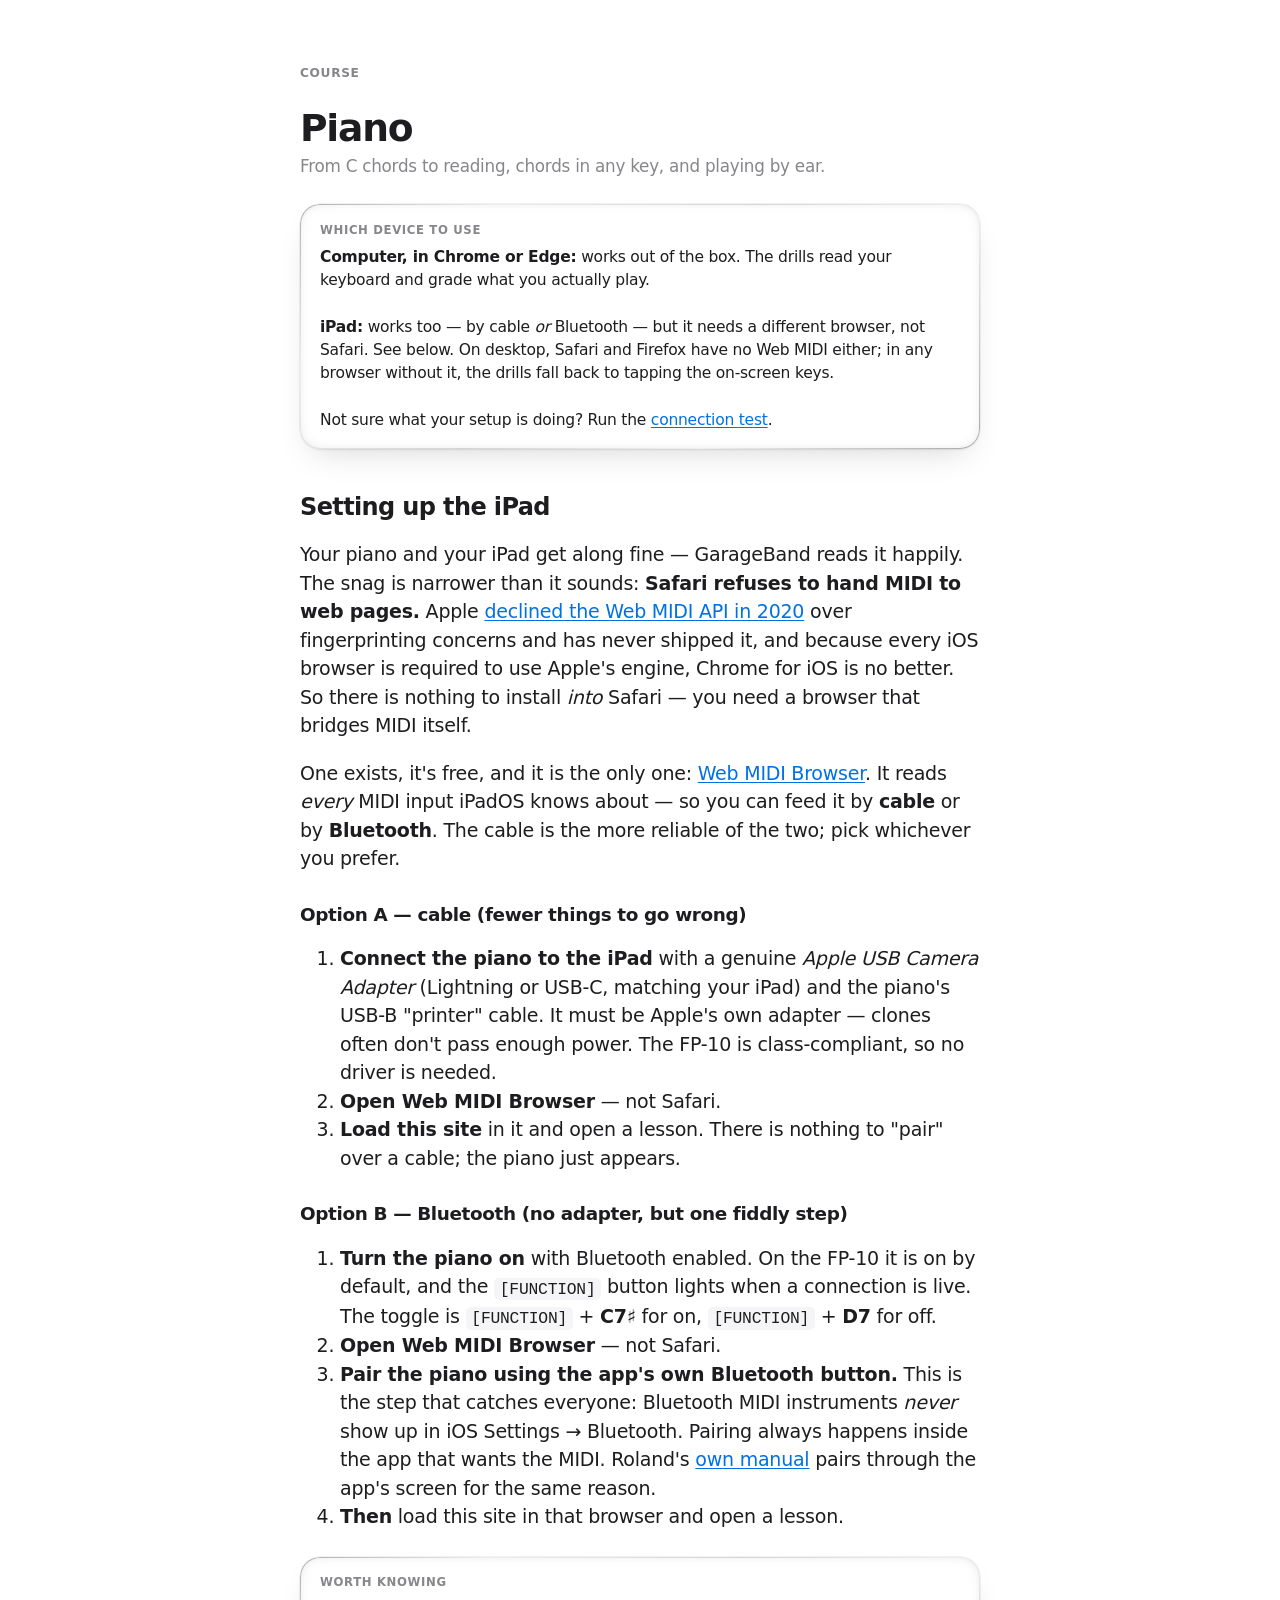
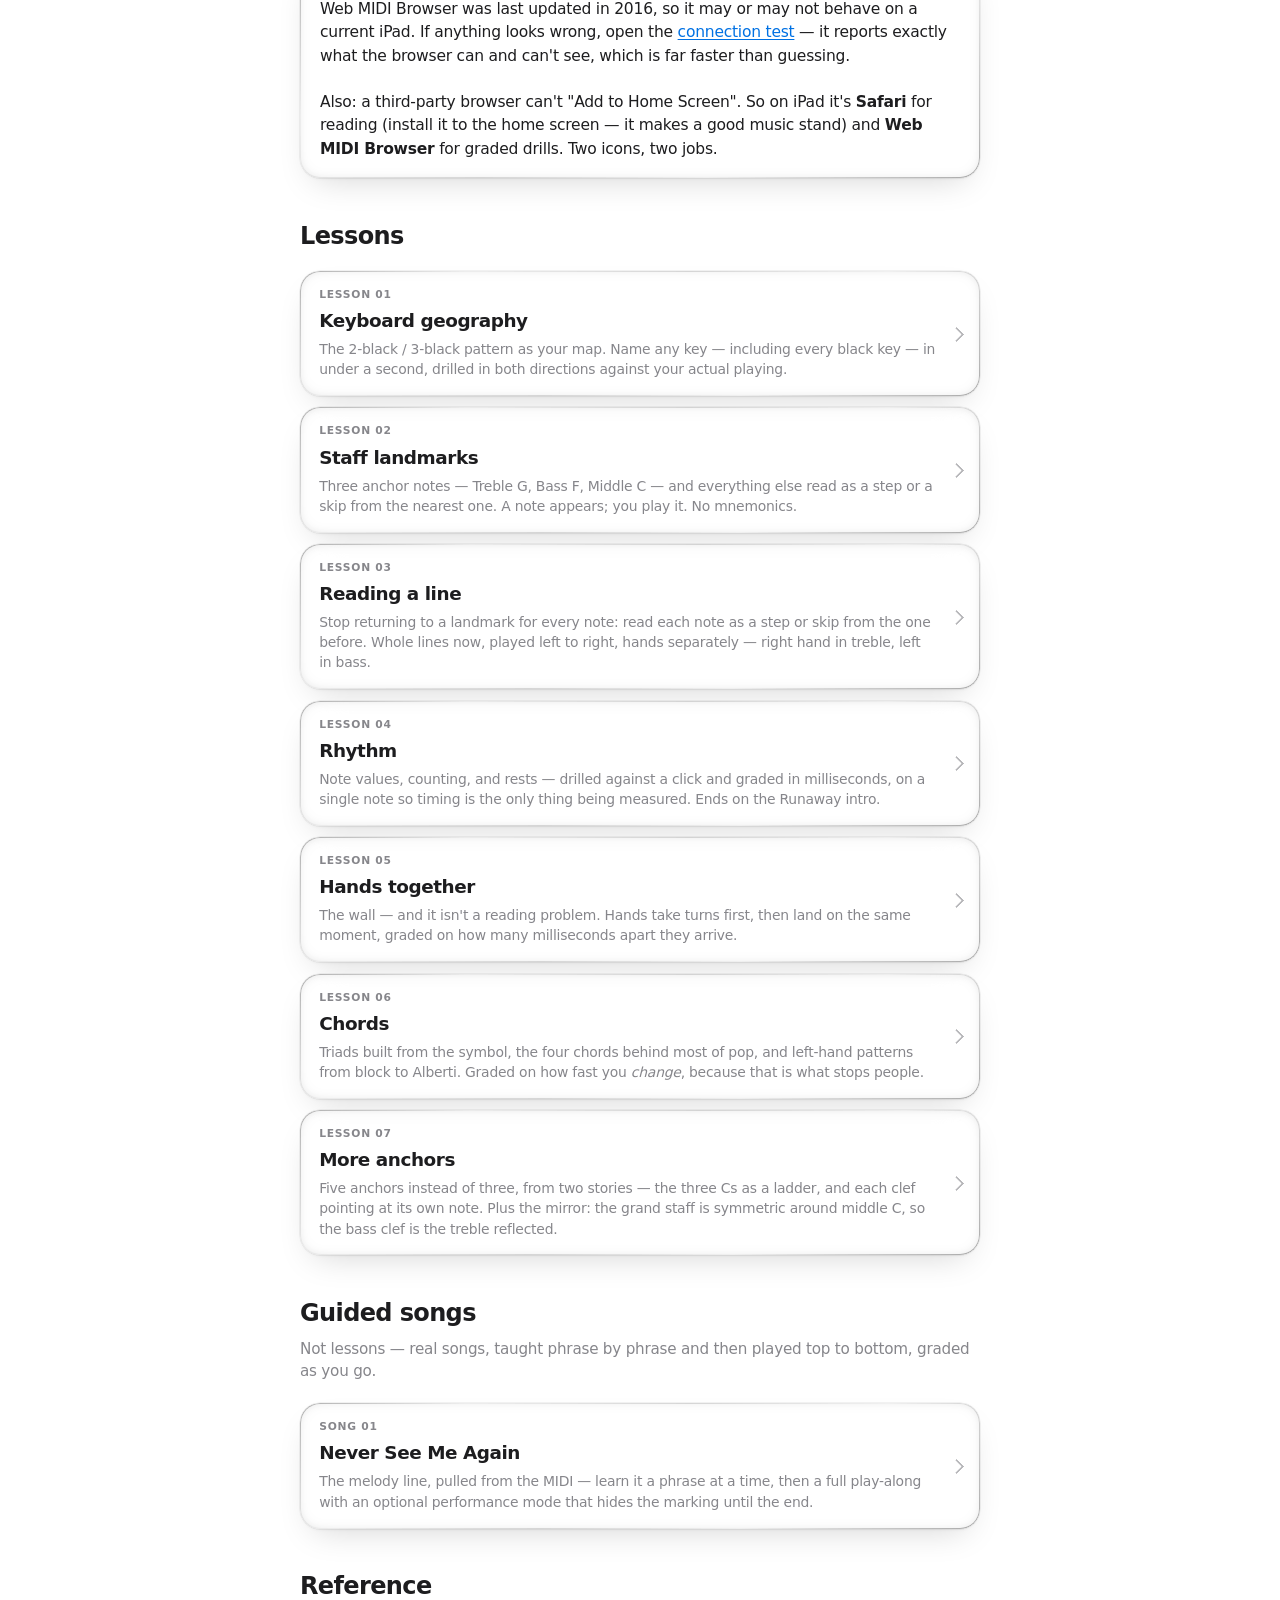
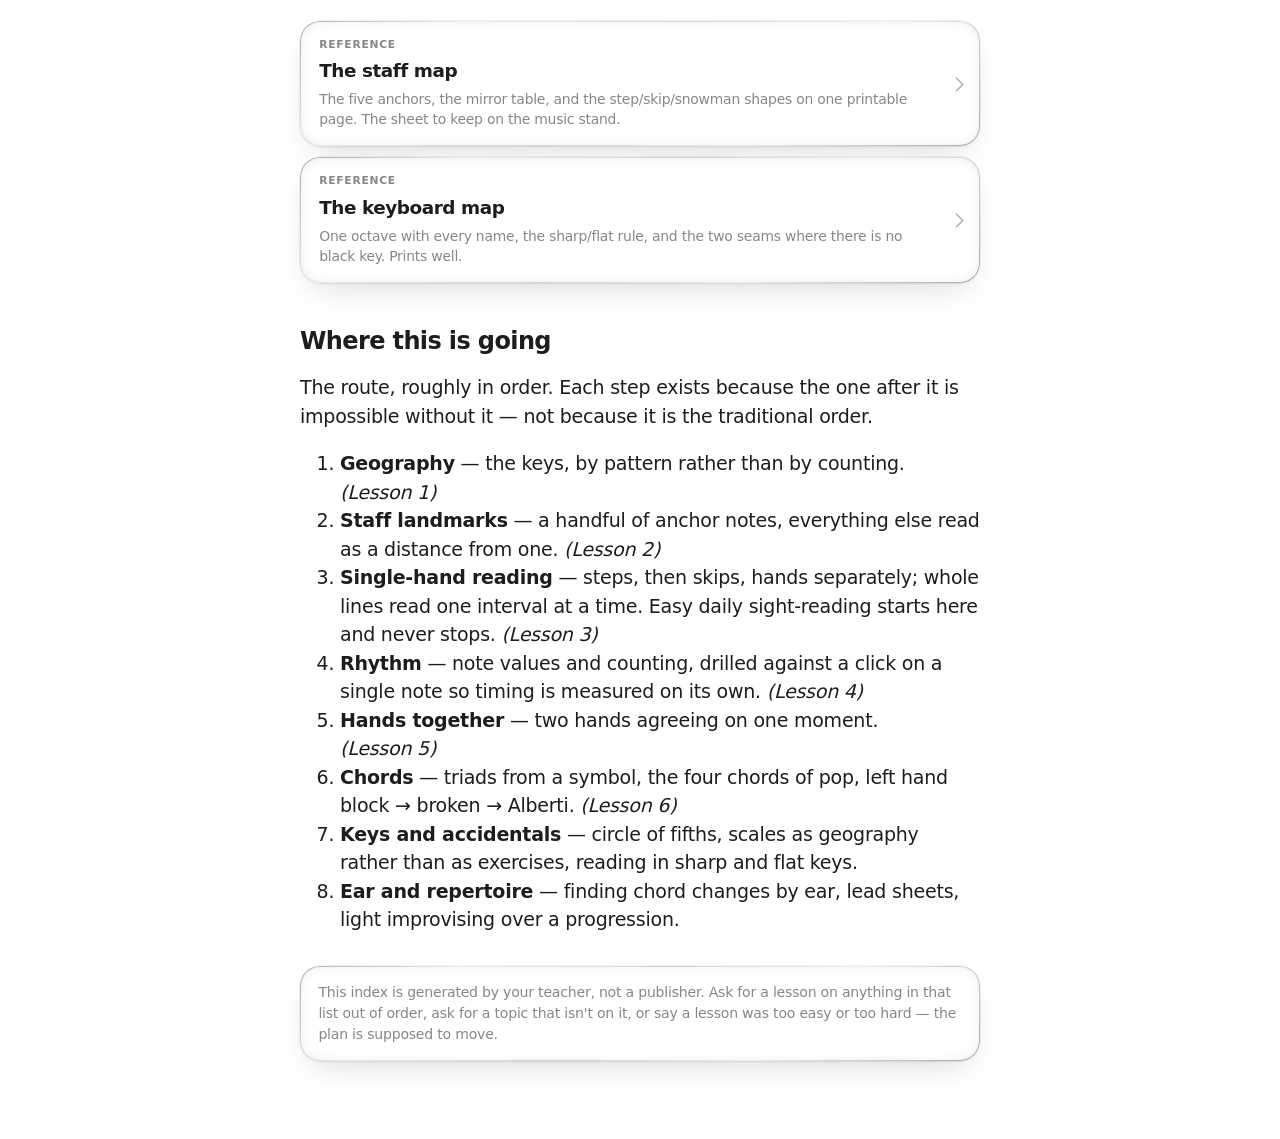
==== commit 9b297c72: "White paper, black ink, and glass that reads as glass Two problems with the first pass. The ambient " ====
--- a/index.html
+++ b/index.html
@@ -5,7 +5,7 @@
 <meta name="viewport" content="width=device-width, initial-scale=1, viewport-fit=cover">
 <link rel="manifest" href="manifest.json">
 <link rel="apple-touch-icon" href="icons/icon-180.png">
-<meta name="theme-color" content="#f2f1f6" media="(prefers-color-scheme: light)">
+<meta name="theme-color" content="#ffffff" media="(prefers-color-scheme: light)">
 <meta name="theme-color" content="#000000" media="(prefers-color-scheme: dark)">
 <meta name="apple-mobile-web-app-capable" content="yes">
 <meta name="mobile-web-app-capable" content="yes">
--- a/assets/style.css
+++ b/assets/style.css
@@ -1,147 +1,156 @@
 /* Shared stylesheet for the Piano workspace — lessons, songs and reference sheets.
-   Apple-native: SF type scale, system semantic colours, and liquid-glass surfaces
-   floating over an ambient wash. Tuned for reading and drilling on an iPad, in
-   Safari on the home screen or in Web MIDI Browser.
+   White paper, black ink, and panes of glass laid on top. Tuned for reading and
+   drilling on an iPad, in Safari on the home screen or in Web MIDI Browser.
 
    Every selector the JS touches is preserved — the widgets (keyboard, staff,
    rhythm, chord, drill) mount by class name, so the names are contract. */
 
-/* ── Colour: iOS/iPadOS semantic palette ─────────────────────
-   Named after the UIKit colours they stand in for, so the intent survives a
-   retune: label / secondaryLabel / separator / systemBackground, and the accent
-   is systemIndigo — the course's own signature, but a system colour. */
+/* ── Colour ──────────────────────────────────────────────────
+   Monochrome by default: near-black ink on white, one grey for everything
+   secondary. Colour is reserved for things that mean something — a link, a
+   live control, a right or wrong note — so when it appears it reads as signal
+   rather than decoration. */
 
 :root {
   color-scheme: light dark;
 
-  --bg: #f2f1f6;              /* systemGroupedBackground */
-  --surface: rgba(255, 255, 255, 0.62);
-  --surface-solid: #ffffff;   /* secondarySystemGroupedBackground */
-  --text: #000000;            /* label */
-  --muted: #6c6c70;           /* secondaryLabel */
-  --rule: rgba(60, 60, 67, 0.22);   /* separator */
-  --accent: #5856d6;          /* systemIndigo */
-  --accent-soft: rgba(88, 86, 214, 0.12);
-  --code-bg: rgba(118, 118, 128, 0.12);  /* tertiarySystemFill */
-  --good: #248a3d;            /* systemGreen, accessible variant */
-  --good-soft: rgba(52, 199, 89, 0.16);
-  --bad: #d70015;             /* systemRed, accessible variant */
-  --bad-soft: rgba(255, 59, 48, 0.14);
-  --warn: #c93400;            /* systemOrange, accessible variant */
+  --bg: #ffffff;
+  --surface: rgba(255, 255, 255, 0.7);
+  --surface-solid: #ffffff;
+  --text: #1d1d1f;
+  --muted: #86868b;
+  --rule: rgba(0, 0, 0, 0.11);
+  --accent: #0071e3;
+  --accent-soft: rgba(0, 113, 227, 0.1);
+  --code-bg: #f5f5f7;
+  --good: #1d7f38;
+  --good-soft: rgba(29, 127, 56, 0.1);
+  --bad: #d70015;
+  --bad-soft: rgba(215, 0, 21, 0.09);
+  --warn: #b25000;
   --key-white: #ffffff;
-  --key-white-edge: rgba(60, 60, 67, 0.34);
-  --key-black: #2c2c2e;
+  --key-white-edge: rgba(0, 0, 0, 0.28);
+  --key-black: #1d1d1f;
   --max-width: 720px;
 
-  /* Liquid glass. The tint is what the panel adds on top of whatever it is
-     over; the stroke and the inset highlight are the lit edge that makes it
-     read as a pane of glass rather than a flat translucent box. */
-  --glass-blur: saturate(180%) blur(22px);
-  --glass-stroke: rgba(255, 255, 255, 0.55);
-  --glass-edge: inset 0 1px 0 rgba(255, 255, 255, 0.7);
-  --glass-shadow: 0 1px 2px rgba(0, 0, 0, 0.04), 0 8px 26px rgba(0, 0, 0, 0.07);
-  --glass-sheen: linear-gradient(180deg, rgba(255, 255, 255, 0.42), rgba(255, 255, 255, 0) 58%);
-
-  /* The ambient wash the glass has something to refract. */
-  --wash-1: rgba(88, 86, 214, 0.22);
-  --wash-2: rgba(255, 45, 85, 0.11);
-  --wash-3: rgba(10, 132, 255, 0.16);
-
-  --radius-card: 18px;
-  --radius-inner: 12px;
+  /* Glass. On a white page there is nothing behind a panel to blur, so the
+     blur is not what sells it — the edge is. `rim` is the refraction line
+     around the pane, `spec` is the gradient that runs through that line so it
+     catches light at opposite corners the way a real bevel does, and `depth`
+     is the darkening just inside the edge where the glass is thickest. */
+  --glass-blur: saturate(180%) blur(20px);
+  --glass-rim: rgba(0, 0, 0, 0.1);
+  --glass-spec: linear-gradient(140deg,
+      rgba(0, 0, 0, 0.28) 0%,
+      rgba(0, 0, 0, 0.03) 20%,
+      rgba(0, 0, 0, 0.13) 47%,
+      rgba(0, 0, 0, 0.02) 71%,
+      rgba(0, 0, 0, 0.3) 100%);
+  --glass-depth: inset 0 0 18px -12px rgba(0, 0, 0, 0.55);
+  --glass-lift: 0 2px 5px -2px rgba(0, 0, 0, 0.07), 0 14px 34px -14px rgba(0, 0, 0, 0.18);
+
+  --radius-card: 20px;
+  --radius-inner: 13px;
   --spring: cubic-bezier(0.32, 0.72, 0, 1);
 }
 
 @media (prefers-color-scheme: dark) {
   :root {
     --bg: #000000;
-    --surface: rgba(28, 28, 30, 0.58);
-    --surface-solid: #1c1c1e;
-    --text: #ffffff;
-    --muted: #98989f;
-    --rule: rgba(84, 84, 88, 0.6);
-    --accent: #7d7aff;
-    --accent-soft: rgba(94, 92, 230, 0.24);
-    --code-bg: rgba(118, 118, 128, 0.24);
-    --good: #30d158;
-    --good-soft: rgba(48, 209, 88, 0.18);
+    --surface: rgba(255, 255, 255, 0.055);
+    --surface-solid: #1d1d1f;
+    --text: #f5f5f7;
+    --muted: #86868b;
+    --rule: rgba(255, 255, 255, 0.14);
+    --accent: #2997ff;
+    --accent-soft: rgba(41, 151, 255, 0.16);
+    --code-bg: #1d1d1f;
+    --good: #32d74b;
+    --good-soft: rgba(50, 215, 75, 0.15);
     --bad: #ff453a;
-    --bad-soft: rgba(255, 69, 58, 0.2);
+    --bad-soft: rgba(255, 69, 58, 0.15);
     --warn: #ff9f0a;
-    --key-white: #e5e5ea;
-    --key-white-edge: rgba(235, 235, 245, 0.3);
-    --key-black: #0a0a0c;
-
-    --glass-stroke: rgba(255, 255, 255, 0.14);
-    --glass-edge: inset 0 1px 0 rgba(255, 255, 255, 0.12);
-    --glass-shadow: 0 1px 2px rgba(0, 0, 0, 0.5), 0 10px 30px rgba(0, 0, 0, 0.45);
-    --glass-sheen: linear-gradient(180deg, rgba(255, 255, 255, 0.1), rgba(255, 255, 255, 0) 58%);
-
-    --wash-1: rgba(94, 92, 230, 0.3);
-    --wash-2: rgba(255, 55, 95, 0.14);
-    --wash-3: rgba(10, 132, 255, 0.2);
+    --key-white: #f5f5f7;
+    --key-white-edge: rgba(255, 255, 255, 0.24);
+    --key-black: #000000;
+
+    /* Inverted: on black, glass reads as a lit rim rather than a dark one. */
+    --glass-rim: rgba(255, 255, 255, 0.12);
+    --glass-spec: linear-gradient(140deg,
+        rgba(255, 255, 255, 0.85) 0%,
+        rgba(255, 255, 255, 0.08) 20%,
+        rgba(255, 255, 255, 0.4) 47%,
+        rgba(255, 255, 255, 0.06) 71%,
+        rgba(255, 255, 255, 0.9) 100%);
+    --glass-depth: inset 0 0 20px -12px rgba(255, 255, 255, 0.5);
+    --glass-lift: 0 2px 6px -2px rgba(0, 0, 0, 0.6), 0 16px 40px -16px rgba(0, 0, 0, 0.8);
   }
 }
 
 :root[data-theme="dark"] {
   color-scheme: dark;
   --bg: #000000;
-  --surface: rgba(28, 28, 30, 0.58);
-  --surface-solid: #1c1c1e;
-  --text: #ffffff;
-  --muted: #98989f;
-  --rule: rgba(84, 84, 88, 0.6);
-  --accent: #7d7aff;
-  --accent-soft: rgba(94, 92, 230, 0.24);
-  --code-bg: rgba(118, 118, 128, 0.24);
-  --good: #30d158;
-  --good-soft: rgba(48, 209, 88, 0.18);
+  --surface: rgba(255, 255, 255, 0.055);
+  --surface-solid: #1d1d1f;
+  --text: #f5f5f7;
+  --muted: #86868b;
+  --rule: rgba(255, 255, 255, 0.14);
+  --accent: #2997ff;
+  --accent-soft: rgba(41, 151, 255, 0.16);
+  --code-bg: #1d1d1f;
+  --good: #32d74b;
+  --good-soft: rgba(50, 215, 75, 0.15);
   --bad: #ff453a;
-  --bad-soft: rgba(255, 69, 58, 0.2);
+  --bad-soft: rgba(255, 69, 58, 0.15);
   --warn: #ff9f0a;
-  --key-white: #e5e5ea;
-  --key-white-edge: rgba(235, 235, 245, 0.3);
-  --key-black: #0a0a0c;
-  --glass-stroke: rgba(255, 255, 255, 0.14);
-  --glass-edge: inset 0 1px 0 rgba(255, 255, 255, 0.12);
-  --glass-shadow: 0 1px 2px rgba(0, 0, 0, 0.5), 0 10px 30px rgba(0, 0, 0, 0.45);
-  --glass-sheen: linear-gradient(180deg, rgba(255, 255, 255, 0.1), rgba(255, 255, 255, 0) 58%);
-  --wash-1: rgba(94, 92, 230, 0.3);
-  --wash-2: rgba(255, 55, 95, 0.14);
-  --wash-3: rgba(10, 132, 255, 0.2);
+  --key-white: #f5f5f7;
+  --key-white-edge: rgba(255, 255, 255, 0.24);
+  --key-black: #000000;
+  --glass-rim: rgba(255, 255, 255, 0.12);
+  --glass-spec: linear-gradient(140deg,
+      rgba(255, 255, 255, 0.85) 0%,
+      rgba(255, 255, 255, 0.08) 20%,
+      rgba(255, 255, 255, 0.4) 47%,
+      rgba(255, 255, 255, 0.06) 71%,
+      rgba(255, 255, 255, 0.9) 100%);
+  --glass-depth: inset 0 0 20px -12px rgba(255, 255, 255, 0.5);
+  --glass-lift: 0 2px 6px -2px rgba(0, 0, 0, 0.6), 0 16px 40px -16px rgba(0, 0, 0, 0.8);
 }
 
 :root[data-theme="light"] {
   color-scheme: light;
-  --bg: #f2f1f6;
-  --surface: rgba(255, 255, 255, 0.62);
+  --bg: #ffffff;
+  --surface: rgba(255, 255, 255, 0.7);
   --surface-solid: #ffffff;
-  --text: #000000;
-  --muted: #6c6c70;
-  --rule: rgba(60, 60, 67, 0.22);
-  --accent: #5856d6;
-  --accent-soft: rgba(88, 86, 214, 0.12);
-  --code-bg: rgba(118, 118, 128, 0.12);
-  --good: #248a3d;
-  --good-soft: rgba(52, 199, 89, 0.16);
+  --text: #1d1d1f;
+  --muted: #86868b;
+  --rule: rgba(0, 0, 0, 0.11);
+  --accent: #0071e3;
+  --accent-soft: rgba(0, 113, 227, 0.1);
+  --code-bg: #f5f5f7;
+  --good: #1d7f38;
+  --good-soft: rgba(29, 127, 56, 0.1);
   --bad: #d70015;
-  --bad-soft: rgba(255, 59, 48, 0.14);
-  --warn: #c93400;
+  --bad-soft: rgba(215, 0, 21, 0.09);
+  --warn: #b25000;
   --key-white: #ffffff;
-  --key-white-edge: rgba(60, 60, 67, 0.34);
-  --key-black: #2c2c2e;
-  --glass-stroke: rgba(255, 255, 255, 0.55);
-  --glass-edge: inset 0 1px 0 rgba(255, 255, 255, 0.7);
-  --glass-shadow: 0 1px 2px rgba(0, 0, 0, 0.04), 0 8px 26px rgba(0, 0, 0, 0.07);
-  --glass-sheen: linear-gradient(180deg, rgba(255, 255, 255, 0.42), rgba(255, 255, 255, 0) 58%);
-  --wash-1: rgba(88, 86, 214, 0.22);
-  --wash-2: rgba(255, 45, 85, 0.11);
-  --wash-3: rgba(10, 132, 255, 0.16);
-}
-
-/* ── Type: SF, at Apple's scale ──────────────────────────────
-   -apple-system resolves to SF Pro on every Apple device; ui-rounded gives
-   SF Pro Rounded, which is what the big single-glyph cues are set in. */
+  --key-white-edge: rgba(0, 0, 0, 0.28);
+  --key-black: #1d1d1f;
+  --glass-rim: rgba(0, 0, 0, 0.1);
+  --glass-spec: linear-gradient(140deg,
+      rgba(0, 0, 0, 0.28) 0%,
+      rgba(0, 0, 0, 0.03) 20%,
+      rgba(0, 0, 0, 0.13) 47%,
+      rgba(0, 0, 0, 0.02) 71%,
+      rgba(0, 0, 0, 0.3) 100%);
+  --glass-depth: inset 0 0 18px -12px rgba(0, 0, 0, 0.55);
+  --glass-lift: 0 2px 5px -2px rgba(0, 0, 0, 0.07), 0 14px 34px -14px rgba(0, 0, 0, 0.18);
+}
+
+/* ── Type ────────────────────────────────────────────────────
+   SF, at Apple's scale. -apple-system swaps between SF Pro Text and SF Pro
+   Display by size on its own; ui-rounded gives SF Pro Rounded, which is what
+   the big single-glyph cues are set in. */
 
 :root {
   --sf: -apple-system, BlinkMacSystemFont, "SF Pro Text", "Segoe UI", system-ui, sans-serif;
@@ -157,27 +166,13 @@
   text-size-adjust: 100%;
 }
 
-/* The ambient wash. Fixed behind everything so the glass panels always have
-   colour to bend, and so it doesn't drift as the page scrolls. */
-body::before {
-  content: "";
-  position: fixed;
-  inset: 0;
-  z-index: -1;
-  pointer-events: none;
-  background:
-    radial-gradient(58rem 46rem at 8% -10%, var(--wash-1), transparent 62%),
-    radial-gradient(48rem 42rem at 96% 4%, var(--wash-2), transparent 62%),
-    radial-gradient(52rem 44rem at 76% 100%, var(--wash-3), transparent 62%);
-}
-
 body {
-  background: transparent;
+  background: var(--bg);
   color: var(--text);
   font-family: var(--sf);
-  font-size: 17px;              /* Body, iOS */
+  font-size: 17px;
   line-height: 1.5;
-  letter-spacing: -0.01em;
+  letter-spacing: -0.012em;
   -webkit-font-smoothing: antialiased;
   max-width: var(--max-width);
   margin: 0 auto;
@@ -196,36 +191,36 @@
 
 h1, h2, h3 {
   font-weight: 700;
-  line-height: 1.15;
-  letter-spacing: -0.022em;
+  line-height: 1.12;
   text-wrap: balance;
 }
-h1 { font-size: 2.05rem; margin-bottom: 0.25rem; }   /* Large Title */
+h1 { font-size: 2.35rem; letter-spacing: -0.032em; margin-bottom: 0.3rem; }
 h2 {
-  font-size: 1.4rem;                                  /* Title 2 */
-  margin-top: 2.6rem;
-  margin-bottom: 0.6rem;
+  font-size: 1.5rem;
+  letter-spacing: -0.026em;
+  margin-top: 2.8rem;
+  margin-bottom: 0.7rem;
+  border-bottom: none;
   padding-bottom: 0;
-  border-bottom: none;
-}
-h3 { font-size: 1.12rem; margin-top: 1.9rem; }        /* Title 3 */
-
-/* Section headers in a grouped list are uppercase and quiet; the rule that used
-   to sit under h2 is replaced by that weight difference. */
+}
+h3 { font-size: 1.15rem; letter-spacing: -0.02em; margin-top: 2rem; }
+
+/* Eyebrow labels are grey, not coloured — colour is for controls and verdicts. */
 .kicker {
   font-family: var(--sf);
   font-size: 0.76rem;
   font-weight: 600;
-  letter-spacing: 0.06em;
+  letter-spacing: 0.055em;
   text-transform: uppercase;
-  color: var(--accent);
-  margin-bottom: 0.4rem;
+  color: var(--muted);
+  margin-bottom: 0.45rem;
 }
 
 .subtitle {
   color: var(--muted);
-  font-size: 1.03rem;
+  font-size: 1.05rem;
   line-height: 1.45;
+  letter-spacing: -0.015em;
   margin-top: 0;
 }
 
@@ -233,10 +228,17 @@
 
 .rule { border: none; border-top: 1px solid var(--rule); margin: 2.5rem 0; }
 
-/* ── Liquid glass ────────────────────────────────────────────
-   One material, applied to every floating surface. The panel is a translucent
-   tint over a blurred, saturated backdrop; ::before lays the specular sheen
-   along the top edge, which is the part that sells it as glass. */
+/* ── Glass ───────────────────────────────────────────────────
+   A pane of glass on white paper does not look like a haze — it looks like
+   almost nothing, plus an edge. So the fill is barely there and the work is
+   done by three things: a lift shadow that puts the pane above the page, a
+   darkening just inside the rim where the glass is thickest, and a specular
+   ring (::before) that runs a gradient through the 1px edge so opposite
+   corners catch the light and the sides go nearly clear.
+
+   The backdrop blur still earns its keep on the pieces that genuinely float
+   over content — the toolbar and the buttons — where you see text bend
+   underneath them. */
 
 .callout,
 .card,
@@ -250,67 +252,77 @@
 .chord-box,
 .nav {
   position: relative;
-  isolation: isolate;
   background: var(--surface);
   -webkit-backdrop-filter: var(--glass-blur);
   backdrop-filter: var(--glass-blur);
-  border: 0.5px solid var(--glass-stroke);
+  border: none;
   border-radius: var(--radius-card);
-  box-shadow: var(--glass-edge), var(--glass-shadow);
-  overflow: hidden;
-}
-
-.callout::before,
-.card::before,
-.ask-agent::before,
-.quiz-box::before,
-.midi-bar::before,
-.kbd-box::before,
-.drill-box::before,
-.staff-box::before,
-.rhythm-box::before,
-.chord-box::before,
-.nav::before {
-  content: "";
-  position: absolute;
-  inset: 0;
-  z-index: -1;
-  pointer-events: none;
-  background: var(--glass-sheen);
-}
-
-/* Transparency is a preference, not a given. When it's off, the panels go
-   opaque and the wash goes away — same layout, no blur. */
+  box-shadow:
+    0 0 0 0.5px var(--glass-rim),
+    var(--glass-lift),
+    var(--glass-depth);
+}
+
+/* The specular ring. Painted as a gradient clipped to the border box minus the
+   padding box, which leaves a 1px band of gradient tracing the rounded edge.
+   Guarded: without mask-composite this would flood the whole panel. */
+@supports ((-webkit-mask-composite: xor) or (mask-composite: exclude)) {
+  .callout::before,
+  .card::before,
+  .ask-agent::before,
+  .quiz-box::before,
+  .midi-bar::before,
+  .kbd-box::before,
+  .drill-box::before,
+  .staff-box::before,
+  .rhythm-box::before,
+  .chord-box::before,
+  .nav::before {
+    content: "";
+    position: absolute;
+    inset: 0;
+    border-radius: inherit;
+    padding: 1px;
+    background: var(--glass-spec);
+    -webkit-mask: linear-gradient(#000 0 0) content-box, linear-gradient(#000 0 0);
+    -webkit-mask-composite: xor;
+            mask: linear-gradient(#000 0 0) content-box, linear-gradient(#000 0 0);
+            mask-composite: exclude;
+    pointer-events: none;
+  }
+}
+
+/* Transparency is a preference, not a given. Off means opaque panels and a
+   plain hairline instead of a lit edge. */
 @media (prefers-reduced-transparency: reduce) {
-  body::before { display: none; }
   .callout, .card, .ask-agent, .quiz-box, .midi-bar,
   .kbd-box, .drill-box, .staff-box, .rhythm-box, .chord-box, .nav {
     background: var(--surface-solid);
     -webkit-backdrop-filter: none;
     backdrop-filter: none;
-    border-color: var(--rule);
+    box-shadow: 0 0 0 1px var(--rule);
   }
+  .callout::before, .card::before, .ask-agent::before, .quiz-box::before,
+  .midi-bar::before, .kbd-box::before, .drill-box::before, .staff-box::before,
+  .rhythm-box::before, .chord-box::before, .nav::before { display: none; }
 }
 
 .callout {
-  background:
-    linear-gradient(var(--accent-soft), var(--accent-soft)),
-    var(--surface);
-  padding: 1rem 1.15rem;
-  margin: 1.5rem 0;
-  font-size: 0.96rem;
+  padding: 1.1rem 1.25rem;
+  margin: 1.6rem 0;
+  font-size: 0.97rem;
   line-height: 1.5;
 }
 
 .callout-label {
   font-family: var(--sf);
   font-weight: 600;
-  font-size: 0.74rem;
-  letter-spacing: 0.06em;
+  font-size: 0.73rem;
+  letter-spacing: 0.055em;
   text-transform: uppercase;
-  color: var(--accent);
+  color: var(--muted);
   display: block;
-  margin-bottom: 0.35rem;
+  margin-bottom: 0.4rem;
 }
 
 code {
@@ -322,32 +334,33 @@
 }
 
 /* ── Tables ──────────────────────────────────────────────────
-   Styled as an inset grouped list: hairline row separators, no outer box, no
-   vertical rules. */
+   An inset grouped list: hairline row separators, no vertical rules, no
+   outer box beyond the pane itself. */
 
 table {
-  border-collapse: collapse;
+  border-collapse: separate;
+  border-spacing: 0;
   width: 100%;
-  margin: 1.3rem 0;
+  margin: 1.4rem 0;
   font-size: 0.95rem;
   background: var(--surface);
   -webkit-backdrop-filter: var(--glass-blur);
   backdrop-filter: var(--glass-blur);
   border-radius: var(--radius-card);
   overflow: hidden;
-  box-shadow: var(--glass-edge), var(--glass-shadow);
+  box-shadow: 0 0 0 0.5px var(--glass-rim), var(--glass-lift);
 }
 th, td {
   border: none;
   border-bottom: 0.5px solid var(--rule);
-  padding: 0.6rem 0.8rem;
+  padding: 0.65rem 0.85rem;
   text-align: center;
 }
 tr:last-child td { border-bottom: none; }
 th {
   background: transparent;
   font-family: var(--sf);
-  font-size: 0.72rem;
+  font-size: 0.71rem;
   font-weight: 600;
   letter-spacing: 0.05em;
   text-transform: uppercase;
@@ -355,8 +368,8 @@
 }
 
 /* ── Bottom toolbar ──────────────────────────────────────────
-   The prev/next pair, floated as a capsule the way an iPadOS toolbar sits over
-   its content rather than ruled off from it. */
+   The prev/next pair, floated as a capsule. This one is real glass: page text
+   scrolls underneath it and you can see it blur through. */
 
 .nav {
   font-family: var(--sf);
@@ -367,7 +380,7 @@
   bottom: calc(env(safe-area-inset-bottom) + 0.75rem);
   z-index: 20;
   margin-top: 3rem;
-  padding: 0.7rem 1rem;
+  padding: 0.75rem 1.1rem;
   border-radius: 999px;
   display: flex;
   justify-content: space-between;
@@ -385,7 +398,7 @@
   font-size: 0.88rem;
   line-height: 1.5;
   color: var(--muted);
-  padding: 0.95rem 1.1rem;
+  padding: 1rem 1.15rem;
   margin-top: 2rem;
 }
 
@@ -397,7 +410,7 @@
   -webkit-tap-highlight-color: transparent;
   touch-action: manipulation;
   transition: transform 0.24s var(--spring), background-color 0.2s ease,
-              border-color 0.2s ease, opacity 0.2s ease;
+              box-shadow 0.2s ease, opacity 0.2s ease;
 }
 button:active:not(:disabled),
 .drill-ans:active:not(:disabled),
@@ -407,11 +420,11 @@
 
 .quiz-box {
   font-family: var(--sf);
-  padding: 1.3rem 1.4rem;
-  margin: 1.3rem 0;
+  padding: 1.35rem 1.45rem;
+  margin: 1.4rem 0;
 }
 .quiz-progress {
-  font-size: 0.74rem;
+  font-size: 0.72rem;
   font-weight: 600;
   letter-spacing: 0.05em;
   text-transform: uppercase;
@@ -420,9 +433,9 @@
 }
 .quiz-q {
   font-family: var(--sf);
-  font-size: 1.15rem;
-  font-weight: 600;
-  letter-spacing: -0.02em;
+  font-size: 1.18rem;
+  font-weight: 600;
+  letter-spacing: -0.022em;
   line-height: 1.3;
   margin-bottom: 1rem;
 }
@@ -433,17 +446,18 @@
   min-height: 44px;
   padding: 0.6rem 1rem;
   border-radius: var(--radius-inner);
-  border: 0.5px solid var(--rule);
-  background: var(--surface-solid);
+  border: none;
+  background: var(--code-bg);
   color: var(--text);
   cursor: pointer;
   text-align: left;
+  box-shadow: 0 0 0 0.5px var(--rule);
 }
 @media (hover: hover) {
-  .quiz-choice-btn:hover, .quiz-btn:hover { border-color: var(--accent); }
+  .quiz-choice-btn:hover, .quiz-btn:hover { box-shadow: 0 0 0 1px var(--accent); }
 }
 .quiz-choice-btn:active:not(:disabled), .quiz-btn:active { transform: scale(0.985); }
-.quiz-choice-btn:disabled { opacity: 0.5; cursor: default; }
+.quiz-choice-btn:disabled { opacity: 0.45; cursor: default; }
 .quiz-form { display: flex; gap: 0.6rem; }
 .quiz-input {
   flex: 1;
@@ -452,11 +466,12 @@
   min-height: 44px;
   padding: 0.5rem 0.8rem;
   border-radius: var(--radius-inner);
-  border: 0.5px solid var(--rule);
-  background: var(--surface-solid);
+  border: none;
+  background: var(--code-bg);
   color: var(--text);
-}
-.quiz-input:focus { outline: 2px solid var(--accent); outline-offset: -1px; }
+  box-shadow: 0 0 0 0.5px var(--rule);
+}
+.quiz-input:focus { outline: none; box-shadow: 0 0 0 2px var(--accent); }
 .quiz-feedback {
   display: none;
   margin-top: 0.9rem;
@@ -467,7 +482,7 @@
 .quiz-good { background: var(--good-soft); color: var(--good); display: block; }
 .quiz-bad { background: var(--bad-soft); color: var(--bad); display: block; }
 .quiz-next { margin-top: 0.8rem; }
-.quiz-done { font-size: 1.25rem; font-weight: 600; margin-bottom: 0.8rem; }
+.quiz-done { font-size: 1.3rem; font-weight: 600; letter-spacing: -0.022em; margin-bottom: 0.8rem; }
 
 /* ── MIDI connection banner ──────────────────────────────────── */
 
@@ -478,17 +493,16 @@
   align-items: center;
   gap: 0.75rem;
   flex-wrap: wrap;
-  padding: 0.8rem 1rem;
-  margin: 1.5rem 0;
+  padding: 0.85rem 1.05rem;
+  margin: 1.6rem 0;
 }
 
 .midi-dot {
-  width: 0.6rem;
-  height: 0.6rem;
+  width: 0.55rem;
+  height: 0.55rem;
   border-radius: 50%;
   background: var(--muted);
   flex: none;
-  box-shadow: 0 0 0 3px color-mix(in srgb, currentColor 12%, transparent);
 }
 .midi-dot-on { background: var(--good); box-shadow: 0 0 0 3px var(--good-soft); }
 .midi-dot-off { background: var(--bad); box-shadow: 0 0 0 3px var(--bad-soft); }
@@ -496,32 +510,32 @@
 .midi-msg { color: var(--muted); flex: 1; min-width: 12rem; line-height: 1.4; }
 .midi-msg strong { color: var(--text); font-weight: 600; }
 
-/* Capsule, tinted-glass fill — the iOS bordered-prominent button. */
+/* Filled capsule — the one prominent control in the banner, so it gets the
+   colour. */
 .midi-btn {
   font-family: inherit;
   font-size: 0.9rem;
   min-height: 44px;
-  padding: 0.4rem 1.1rem;
+  padding: 0.4rem 1.15rem;
   border-radius: 999px;
-  border: 0.5px solid transparent;
-  background: var(--accent-soft);
-  color: var(--accent);
+  border: none;
+  background: var(--accent);
+  color: #fff;
   cursor: pointer;
   font-weight: 600;
   flex: none;
-  box-shadow: var(--glass-edge);
 }
 @media (hover: hover) {
-  .midi-btn:hover { background: color-mix(in srgb, var(--accent) 22%, transparent); }
-}
-.midi-btn:disabled { opacity: 0.4; cursor: default; }
+  .midi-btn:hover { filter: brightness(1.08); }
+}
+.midi-btn:disabled { opacity: 0.35; cursor: default; }
 
 /* ── Keyboard widget ─────────────────────────────────────────── */
 
 .kbd-box {
   font-family: var(--sf);
-  padding: 1.15rem 1.2rem;
-  margin: 1.5rem 0;
+  padding: 1.2rem 1.25rem;
+  margin: 1.6rem 0;
 }
 
 .kbd-label,
@@ -529,12 +543,12 @@
 .staff-label,
 .rhythm-label,
 .chord-label {
-  font-size: 0.72rem;
-  font-weight: 600;
-  letter-spacing: 0.06em;
+  font-size: 0.71rem;
+  font-weight: 600;
+  letter-spacing: 0.055em;
   text-transform: uppercase;
-  color: var(--accent);
-  margin-bottom: 0.75rem;
+  color: var(--muted);
+  margin-bottom: 0.8rem;
 }
 
 .kbd-svg { width: 100%; height: auto; display: block; touch-action: manipulation; }
@@ -561,21 +575,21 @@
 .kbd-name-b { fill: var(--key-white); }
 
 /* The two-black / three-black grouping brackets drawn above the keys. */
-.kbd-group { fill: none; stroke: var(--accent); stroke-width: 2; opacity: 0.55; }
+.kbd-group { fill: none; stroke: var(--muted); stroke-width: 2; opacity: 0.6; }
 .kbd-group-txt {
   font-family: var(--sf);
   font-size: 11px;
   font-weight: 700;
   letter-spacing: 0.05em;
   text-anchor: middle;
-  fill: var(--accent);
+  fill: var(--muted);
 }
 
 .kbd-caption,
 .drill-caption,
 .staff-caption,
 .chord-caption {
-  margin-top: 0.85rem;
+  margin-top: 0.9rem;
   font-size: 0.85rem;
   color: var(--muted);
   line-height: 1.5;
@@ -585,45 +599,38 @@
 
 .drill-box {
   font-family: var(--sf);
-  padding: 1.25rem 1.3rem;
-  margin: 1.5rem 0;
-}
-
-/* The stage sits inside the glass, so it is a plain fill — nesting a second
-   backdrop-filter costs a whole extra blur pass per frame on an iPad and the
-   two layers cancel each other out anyway. Kept at quaternary-fill weight: it
-   is a well for the cue, not a second card. */
+  padding: 1.3rem 1.35rem;
+  margin: 1.6rem 0;
+}
+
+/* The stage is a well inside the pane, not a second pane — a flat fill, no
+   second backdrop-filter. Nesting blurs costs an extra full-surface pass per
+   frame on an iPad and the two layers cancel out anyway. */
 .drill-stage {
   text-align: center;
-  padding: 1.2rem 0.5rem 1rem;
+  padding: 1.3rem 0.5rem 1.1rem;
   border-radius: var(--radius-inner);
-  background: rgba(118, 118, 128, 0.07);
-  box-shadow: inset 0 0 0 0.5px var(--rule);
-  margin-bottom: 0.9rem;
-}
-@media (prefers-color-scheme: dark) {
-  .drill-stage { background: rgba(118, 118, 128, 0.16); }
-}
-:root[data-theme="dark"] .drill-stage { background: rgba(118, 118, 128, 0.16); }
-:root[data-theme="light"] .drill-stage { background: rgba(118, 118, 128, 0.07); }
+  background: var(--code-bg);
+  margin-bottom: 1rem;
+}
 
 /* SF Pro Rounded: the single big glyph is closer to a watch complication than
    to body copy, and rounded is what Apple sets those in. */
 .drill-cue {
   font-family: var(--sf-rounded);
-  font-size: 3.6rem;
-  font-weight: 600;
-  letter-spacing: -0.02em;
+  font-size: 3.8rem;
+  font-weight: 600;
+  letter-spacing: -0.03em;
   line-height: 1;
   color: var(--text);
   display: block;
-  min-height: 3.6rem;
+  min-height: 3.8rem;
 }
 .drill-cue-small {
   font-family: var(--sf);
   font-size: 1.1rem;
   font-weight: 400;
-  letter-spacing: -0.01em;
+  letter-spacing: -0.015em;
   line-height: 1.4;
   color: var(--muted);
 }
@@ -634,25 +641,26 @@
 
 .drill-stats {
   display: flex;
-  gap: 1.5rem;
+  gap: 1.6rem;
   justify-content: center;
   border-top: 0.5px solid var(--rule);
-  padding-top: 0.9rem;
-  margin-top: 0.9rem;
+  padding-top: 0.95rem;
+  margin-top: 0.95rem;
   flex-wrap: wrap;
 }
 .drill-stat { text-align: center; }
 .drill-stat-val {
   display: block;
   font-family: var(--sf-rounded);
-  font-size: 1.4rem;
-  font-weight: 600;
-  color: var(--accent);
+  font-size: 1.45rem;
+  font-weight: 600;
+  letter-spacing: -0.02em;
+  color: var(--text);
   font-variant-numeric: tabular-nums;
 }
 .drill-stat-key {
   display: block;
-  font-size: 0.64rem;
+  font-size: 0.63rem;
   font-weight: 600;
   letter-spacing: 0.07em;
   text-transform: uppercase;
@@ -660,31 +668,26 @@
 }
 
 .drill-controls { display: flex; gap: 0.5rem; justify-content: center; flex-wrap: wrap; }
+
+/* Plain glass capsule, sitting on the same pane as everything else. The
+   primary action is the filled one; the rest stay quiet. */
 .drill-btn {
   font-family: inherit;
   font-size: 0.95rem;
   min-height: 44px;
-  padding: 0.45rem 1.2rem;
+  padding: 0.45rem 1.25rem;
   border-radius: 999px;
-  border: 0.5px solid transparent;
-  background: var(--accent-soft);
-  color: var(--accent);
-  font-weight: 600;
+  border: none;
+  background: var(--code-bg);
+  color: var(--text);
+  font-weight: 500;
   cursor: pointer;
-  box-shadow: var(--glass-edge);
+  box-shadow: 0 0 0 0.5px var(--rule);
 }
 @media (hover: hover) {
-  .drill-btn:hover { background: color-mix(in srgb, var(--accent) 22%, transparent); }
-}
-.drill-btn-ghost {
-  background: var(--code-bg);
-  border-color: transparent;
-  color: var(--muted);
-  font-weight: 500;
-}
-@media (hover: hover) {
-  .drill-btn-ghost:hover { background: color-mix(in srgb, var(--muted) 18%, transparent); }
-}
+  .drill-btn:hover { box-shadow: 0 0 0 1px var(--rule), var(--glass-lift); }
+}
+.drill-btn-ghost { color: var(--muted); }
 
 /* Sprint countdown. Monospaced so the digits don't jitter as they tick; turns to
    the warning colour in the last ten seconds. */
@@ -692,7 +695,7 @@
   font-family: var(--sf-mono);
   font-size: 1.1rem;
   font-weight: 600;
-  color: var(--accent);
+  color: var(--text);
   align-self: center;
   min-width: 3.2ch;
   text-align: center;
@@ -700,7 +703,7 @@
 }
 .drill-clock-low { color: var(--bad); }
 
-.drill-answers { display: flex; gap: 0.45rem; justify-content: center; flex-wrap: wrap; margin-bottom: 0.9rem; }
+.drill-answers { display: flex; gap: 0.45rem; justify-content: center; flex-wrap: wrap; margin-bottom: 1rem; }
 .drill-ans {
   font-family: inherit;
   font-size: 1rem;
@@ -709,26 +712,27 @@
   min-height: 44px;
   padding: 0.5rem 0.7rem;
   border-radius: var(--radius-inner);
-  border: 0.5px solid var(--rule);
-  background: var(--surface-solid);
+  border: none;
+  background: var(--code-bg);
   color: var(--text);
   cursor: pointer;
+  box-shadow: 0 0 0 0.5px var(--rule);
 }
 @media (hover: hover) {
-  .drill-ans:hover:not(:disabled) { border-color: var(--accent); }
-}
-.drill-ans:disabled { opacity: 0.4; cursor: default; }
-.drill-ans-good { opacity: 1 !important; border-color: var(--good); background: var(--good-soft); color: var(--good); }
-.drill-ans-bad { opacity: 1 !important; border-color: var(--bad); background: var(--bad-soft); color: var(--bad); }
+  .drill-ans:hover:not(:disabled) { box-shadow: 0 0 0 1px var(--accent); }
+}
+.drill-ans:disabled { opacity: 0.35; cursor: default; }
+.drill-ans-good { opacity: 1 !important; background: var(--good-soft); color: var(--good); box-shadow: 0 0 0 1px var(--good); }
+.drill-ans-bad { opacity: 1 !important; background: var(--bad-soft); color: var(--bad); box-shadow: 0 0 0 1px var(--bad); }
 
 /* ── Index card list ─────────────────────────────────────────
    An inset grouped list: glass row, chevron on the trailing edge, and a press
    state instead of a hover-only affordance — there is no cursor on an iPad. */
 
-.card-list { display: flex; flex-direction: column; gap: 0.6rem; margin: 1.2rem 0 2rem; }
+.card-list { display: flex; flex-direction: column; gap: 0.7rem; margin: 1.3rem 0 2.2rem; }
 .card {
   display: block;
-  padding: 0.95rem 2.4rem 1rem 1.15rem;
+  padding: 1rem 2.5rem 1.05rem 1.2rem;
   text-decoration: none;
   color: var(--text);
 }
@@ -736,7 +740,7 @@
   content: "";
   position: absolute;
   top: 50%;
-  right: 1.1rem;
+  right: 1.15rem;
   width: 9px;
   height: 9px;
   margin-top: -5px;
@@ -744,30 +748,29 @@
   border-bottom: 2px solid var(--muted);
   border-radius: 1px;
   transform: rotate(-45deg);
-  opacity: 0.55;
+  opacity: 0.6;
 }
 .card:active { transform: scale(0.985); }
 @media (hover: hover) {
-  .card:hover { border-color: color-mix(in srgb, var(--accent) 50%, transparent); }
-  .card:hover::after { opacity: 0.9; }
+  .card:hover::after { opacity: 1; }
 }
 .card-num {
   display: block;
   font-family: var(--sf);
-  font-size: 0.68rem;
+  font-size: 0.67rem;
   font-weight: 600;
   letter-spacing: 0.07em;
   text-transform: uppercase;
-  color: var(--accent);
-  margin-bottom: 0.2rem;
+  color: var(--muted);
+  margin-bottom: 0.25rem;
 }
 .card-title {
   display: block;
   font-family: var(--sf);
-  font-size: 1.12rem;
-  font-weight: 600;
-  letter-spacing: -0.02em;
-  margin-bottom: 0.25rem;
+  font-size: 1.15rem;
+  font-weight: 600;
+  letter-spacing: -0.024em;
+  margin-bottom: 0.28rem;
 }
 .card-note {
   display: block;
@@ -781,8 +784,8 @@
 
 .staff-box {
   font-family: var(--sf);
-  padding: 1.15rem 1.2rem;
-  margin: 1.5rem 0;
+  padding: 1.2rem 1.25rem;
+  margin: 1.6rem 0;
 }
 
 .staff-svg { width: 100%; height: auto; display: block; }
@@ -844,12 +847,13 @@
   * { transition-duration: 0.01ms !important; }
 }
 
-/* A toggle button (sprint, hints, feedback) showing its "on" state. */
+/* A toggle button (sprint, hints, feedback) showing its "on" state — the one
+   place a drill button takes colour, because "armed" has to be unmistakable. */
 .drill-btn-on {
   background: var(--accent);
-  border-color: transparent;
   color: #fff;
   font-weight: 600;
+  box-shadow: none;
 }
 
 /* Inline icon inside a drill button. Stroked with currentColor rather than set
@@ -887,8 +891,8 @@
 
 .rhythm-box {
   font-family: var(--sf);
-  padding: 1.15rem 1.2rem;
-  margin: 1.5rem 0;
+  padding: 1.2rem 1.25rem;
+  margin: 1.6rem 0;
 }
 
 .rhythm-svg { width: 100%; height: auto; display: block; }
@@ -922,14 +926,14 @@
 
 .rhythm-cursor { fill: var(--accent); opacity: 0.14; }
 
-.rhythm-caption { margin-top: 0.85rem; font-size: 0.85rem; color: var(--muted); line-height: 1.5; }
+.rhythm-caption { margin-top: 0.9rem; font-size: 0.85rem; color: var(--muted); line-height: 1.5; }
 
 /* ── Chord shape display ─────────────────────────────────────── */
 
 .chord-box {
   font-family: var(--sf);
-  padding: 1.15rem 1.2rem;
-  margin: 1.5rem 0;
+  padding: 1.2rem 1.25rem;
+  margin: 1.6rem 0;
 }
 
 .chord-row {
@@ -942,12 +946,12 @@
 
 .chord-sigil {
   font-family: var(--sf-rounded);
-  font-size: 2.7rem;
-  font-weight: 600;
-  letter-spacing: -0.02em;
+  font-size: 2.8rem;
+  font-weight: 600;
+  letter-spacing: -0.03em;
   line-height: 1;
-  color: var(--accent);
-  min-width: 2.7rem;
+  color: var(--text);
+  min-width: 2.8rem;
 }
 
 .chord-spell { display: flex; align-items: baseline; gap: 0.5rem; flex-wrap: wrap; }
@@ -981,12 +985,11 @@
 }
 
 /* ── Print ───────────────────────────────────────────────────
-   The reference sheets live on a music stand as often as on a screen. Glass,
-   wash and toolbar all come off; ink goes on white. */
+   The reference sheets live on a music stand as often as on a screen. Glass
+   and toolbar come off; ink goes on white. */
 
 @media print {
-  html { background: #fff; }
-  body::before { display: none; }
+  html, body { background: #fff; }
   body { max-width: 100%; font-size: 11pt; margin: 0; padding: 0.5in; color: #000; }
   .ask-agent, .nav, .midi-bar, .drill-controls, .drill-answers { display: none; }
   a { color: #000; text-decoration: none; }
@@ -995,8 +998,8 @@
     background: #fff;
     -webkit-backdrop-filter: none;
     backdrop-filter: none;
+    box-shadow: none;
     border: 1px solid #999;
-    box-shadow: none;
   }
   .callout::before, .card::before, .quiz-box::before, .kbd-box::before,
   .drill-box::before, .staff-box::before, .rhythm-box::before,
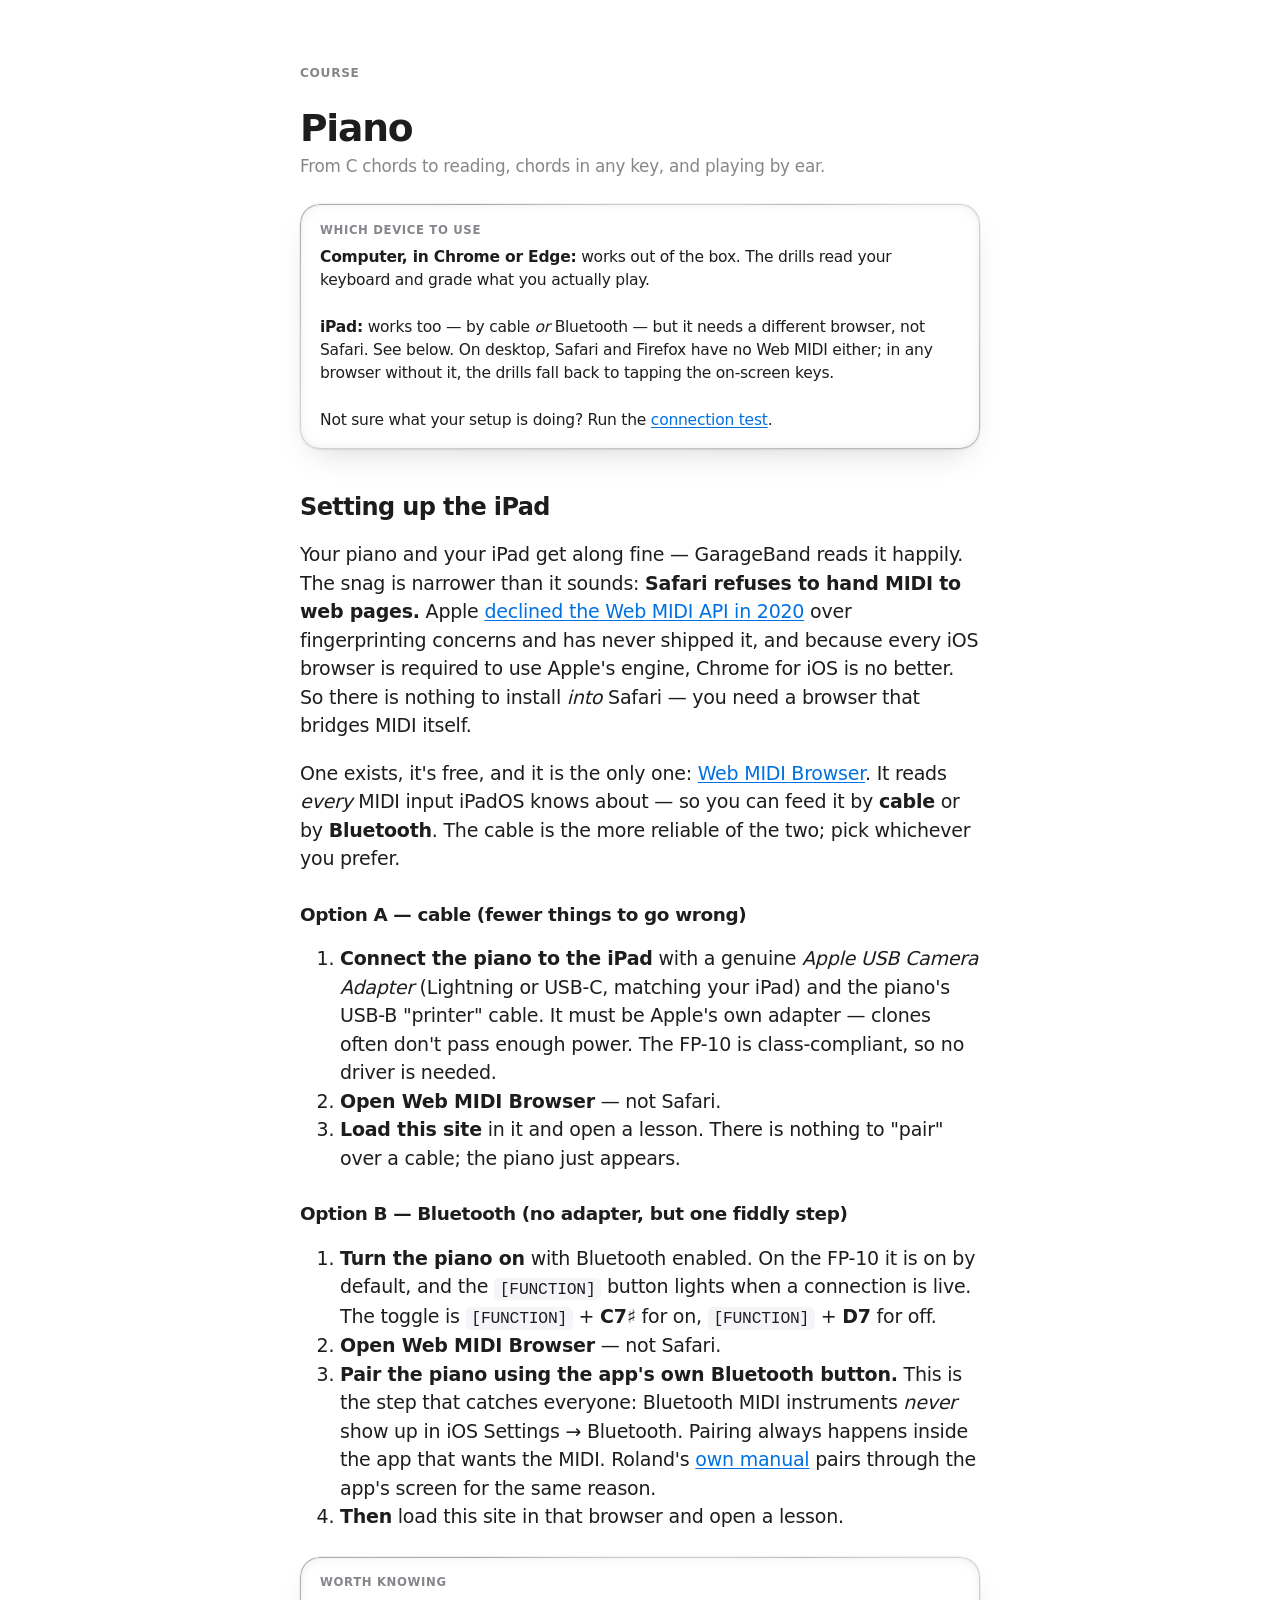
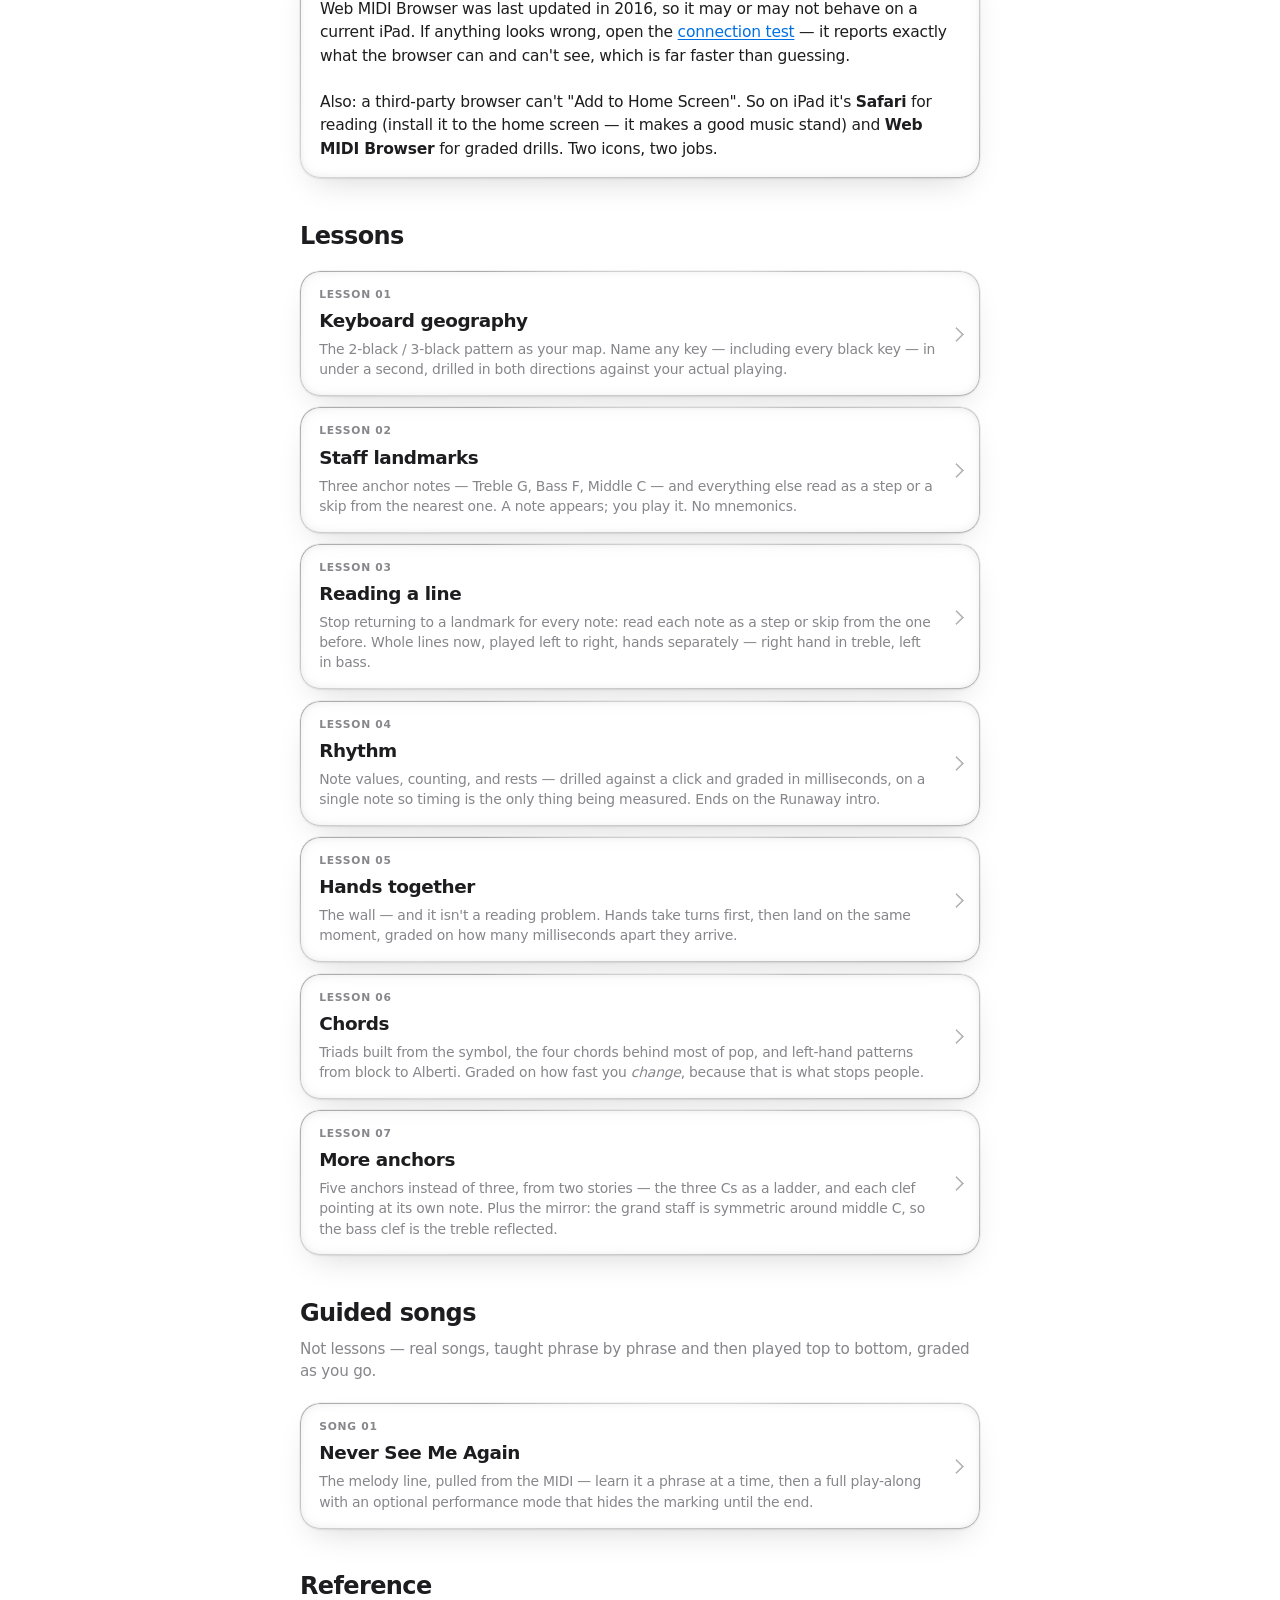
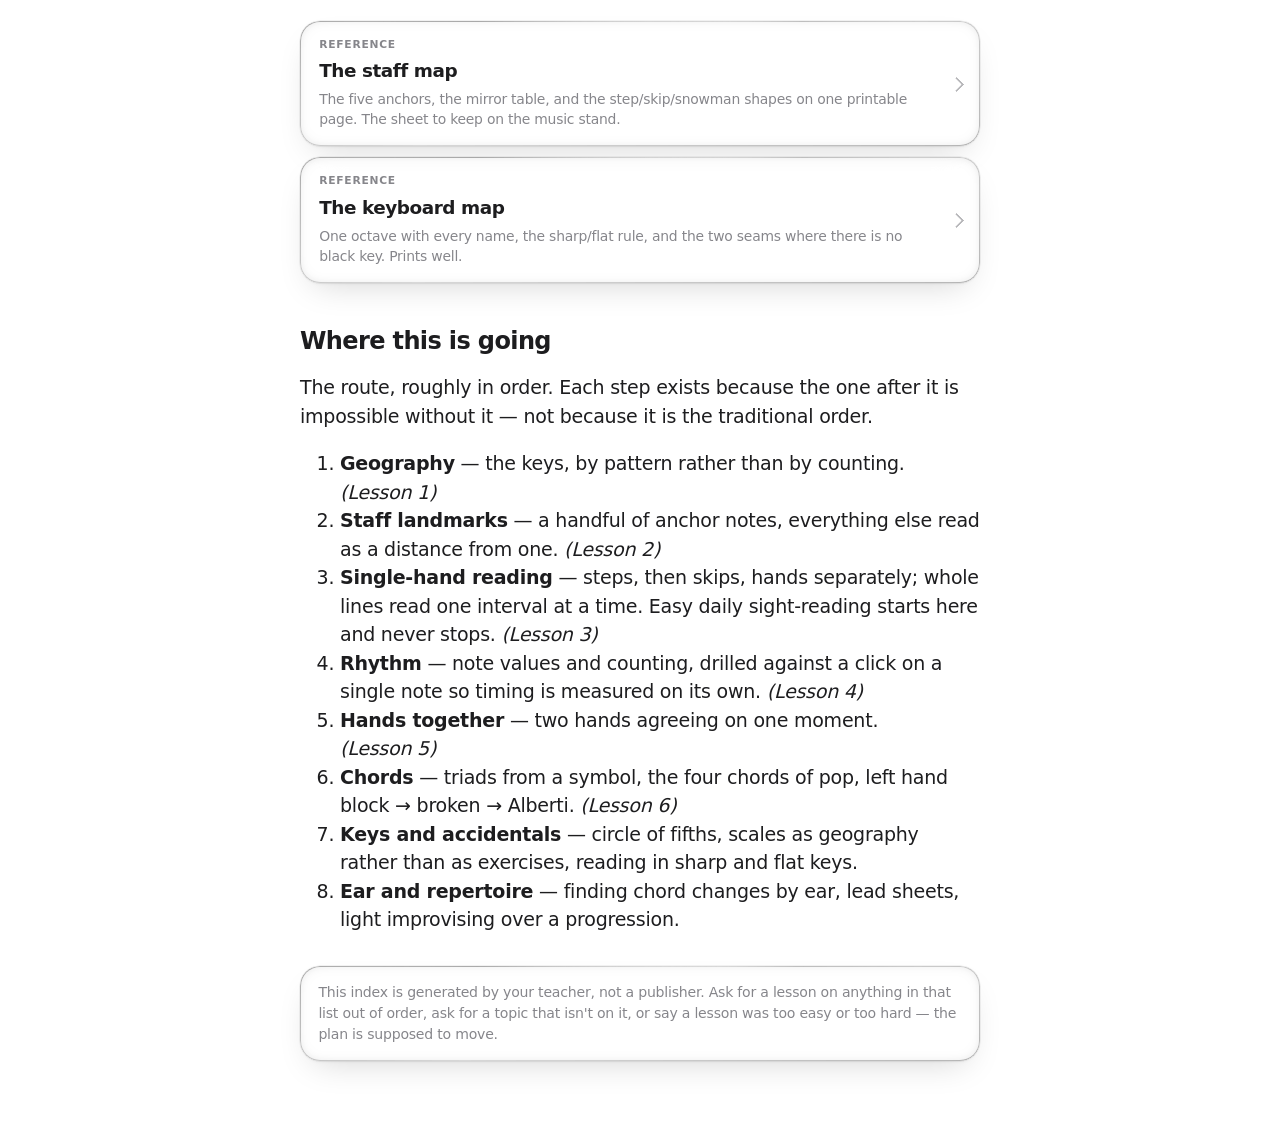
==== commit 0c670af0: "Make the glass react: travelling specular, press flare, docking toolbar The last pass drew a convinc" ====
--- a/index.html
+++ b/index.html
@@ -14,6 +14,7 @@
 <link rel="icon" href="icons/icon-192.png">
 <title>Piano · Course index</title>
 <link rel="stylesheet" href="assets/style.css">
+<script src="assets/glass.js" defer></script>
 </head>
 <body>
 
--- a/assets/style.css
+++ b/assets/style.css
@@ -34,18 +34,26 @@
   --max-width: 720px;
 
   /* Glass. On a white page there is nothing behind a panel to blur, so the
-     blur is not what sells it — the edge is. `rim` is the refraction line
-     around the pane, `spec` is the gradient that runs through that line so it
-     catches light at opposite corners the way a real bevel does, and `depth`
-     is the darkening just inside the edge where the glass is thickest. */
+     blur is not what sells it — the edge is. `rim` is the base refraction line
+     around the pane, `depth` is the darkening just inside it where the glass
+     is thickest, and `spec` is the specular: a travelling highlight over a
+     fixed bevel.
+
+     The highlight is positioned by --gx/--gy and lit by --gflare, all three
+     driven from glass.js. Standing still it is only a gradient; it becomes
+     glass when those move. */
   --glass-blur: saturate(180%) blur(20px);
   --glass-rim: rgba(0, 0, 0, 0.1);
-  --glass-spec: linear-gradient(140deg,
-      rgba(0, 0, 0, 0.28) 0%,
-      rgba(0, 0, 0, 0.03) 20%,
-      rgba(0, 0, 0, 0.13) 47%,
-      rgba(0, 0, 0, 0.02) 71%,
-      rgba(0, 0, 0, 0.3) 100%);
+  --glass-spec:
+    radial-gradient(42% 42% at var(--gx) var(--gy),
+      rgb(255 255 255 / calc(1.15 * var(--gflare))) 0%,
+      rgb(255 255 255 / 0) 40%,
+      rgb(0 0 0 / calc(0.32 * var(--gflare))) 62%,
+      rgb(0 0 0 / 0) 100%),
+    linear-gradient(160deg,
+      rgba(0, 0, 0, 0.3) 0%,
+      rgba(0, 0, 0, 0.12) 45%,
+      rgba(0, 0, 0, 0.26) 100%);
   --glass-depth: inset 0 0 18px -12px rgba(0, 0, 0, 0.55);
   --glass-lift: 0 2px 5px -2px rgba(0, 0, 0, 0.07), 0 14px 34px -14px rgba(0, 0, 0, 0.18);
 
@@ -76,12 +84,14 @@
 
     /* Inverted: on black, glass reads as a lit rim rather than a dark one. */
     --glass-rim: rgba(255, 255, 255, 0.12);
-    --glass-spec: linear-gradient(140deg,
-        rgba(255, 255, 255, 0.85) 0%,
-        rgba(255, 255, 255, 0.08) 20%,
-        rgba(255, 255, 255, 0.4) 47%,
-        rgba(255, 255, 255, 0.06) 71%,
-        rgba(255, 255, 255, 0.9) 100%);
+    --glass-spec:
+      radial-gradient(42% 42% at var(--gx) var(--gy),
+        rgb(255 255 255 / calc(0.95 * var(--gflare))) 0%,
+        rgb(255 255 255 / 0) 100%),
+      linear-gradient(160deg,
+        rgba(255, 255, 255, 0.34) 0%,
+        rgba(255, 255, 255, 0.08) 45%,
+        rgba(255, 255, 255, 0.24) 100%);
     --glass-depth: inset 0 0 20px -12px rgba(255, 255, 255, 0.5);
     --glass-lift: 0 2px 6px -2px rgba(0, 0, 0, 0.6), 0 16px 40px -16px rgba(0, 0, 0, 0.8);
   }
@@ -107,12 +117,14 @@
   --key-white-edge: rgba(255, 255, 255, 0.24);
   --key-black: #000000;
   --glass-rim: rgba(255, 255, 255, 0.12);
-  --glass-spec: linear-gradient(140deg,
-      rgba(255, 255, 255, 0.85) 0%,
-      rgba(255, 255, 255, 0.08) 20%,
-      rgba(255, 255, 255, 0.4) 47%,
-      rgba(255, 255, 255, 0.06) 71%,
-      rgba(255, 255, 255, 0.9) 100%);
+  --glass-spec:
+    radial-gradient(42% 42% at var(--gx) var(--gy),
+      rgb(255 255 255 / calc(0.95 * var(--gflare))) 0%,
+      rgb(255 255 255 / 0) 100%),
+    linear-gradient(160deg,
+      rgba(255, 255, 255, 0.34) 0%,
+      rgba(255, 255, 255, 0.08) 45%,
+      rgba(255, 255, 255, 0.24) 100%);
   --glass-depth: inset 0 0 20px -12px rgba(255, 255, 255, 0.5);
   --glass-lift: 0 2px 6px -2px rgba(0, 0, 0, 0.6), 0 16px 40px -16px rgba(0, 0, 0, 0.8);
 }
@@ -137,12 +149,16 @@
   --key-white-edge: rgba(0, 0, 0, 0.28);
   --key-black: #1d1d1f;
   --glass-rim: rgba(0, 0, 0, 0.1);
-  --glass-spec: linear-gradient(140deg,
-      rgba(0, 0, 0, 0.28) 0%,
-      rgba(0, 0, 0, 0.03) 20%,
-      rgba(0, 0, 0, 0.13) 47%,
-      rgba(0, 0, 0, 0.02) 71%,
-      rgba(0, 0, 0, 0.3) 100%);
+  --glass-spec:
+    radial-gradient(42% 42% at var(--gx) var(--gy),
+      rgb(255 255 255 / calc(1.15 * var(--gflare))) 0%,
+      rgb(255 255 255 / 0) 40%,
+      rgb(0 0 0 / calc(0.32 * var(--gflare))) 62%,
+      rgb(0 0 0 / 0) 100%),
+    linear-gradient(160deg,
+      rgba(0, 0, 0, 0.3) 0%,
+      rgba(0, 0, 0, 0.12) 45%,
+      rgba(0, 0, 0, 0.26) 100%);
   --glass-depth: inset 0 0 18px -12px rgba(0, 0, 0, 0.55);
   --glass-lift: 0 2px 5px -2px rgba(0, 0, 0, 0.07), 0 14px 34px -14px rgba(0, 0, 0, 0.18);
 }
@@ -230,15 +246,29 @@
 
 /* ── Glass ───────────────────────────────────────────────────
    A pane of glass on white paper does not look like a haze — it looks like
-   almost nothing, plus an edge. So the fill is barely there and the work is
-   done by three things: a lift shadow that puts the pane above the page, a
-   darkening just inside the rim where the glass is thickest, and a specular
-   ring (::before) that runs a gradient through the 1px edge so opposite
-   corners catch the light and the sides go nearly clear.
+   almost nothing, plus an edge that is never the same twice. The fill is
+   barely there; the work is done by a lift shadow, a darkening just inside
+   the rim where the glass is thickest, and a specular ring (::before) that
+   runs a gradient through the 1px edge.
+
+   What makes it read as glass rather than as a drawing of glass is that the
+   highlight moves. --gx/--gy say where the light is landing and --gflare says
+   how hot; glass.js keeps them current as panes scroll past a fixed light and
+   as a finger arrives. Registering them with @property is what lets --gflare
+   animate — an unregistered custom property has no type, so the browser can
+   only snap it from one value to the next.
 
    The backdrop blur still earns its keep on the pieces that genuinely float
    over content — the toolbar and the buttons — where you see text bend
    underneath them. */
+
+@property --gflare {
+  syntax: "<number>";
+  inherits: false;
+  initial-value: 0.32;
+}
+@property --gx { syntax: "<percentage>"; inherits: false; initial-value: 50%; }
+@property --gy { syntax: "<percentage>"; inherits: false; initial-value: -10%; }
 
 .callout,
 .card,
@@ -263,6 +293,17 @@
     var(--glass-depth);
 }
 
+/* Fallback for engines without @property: the flare never animates, so give it
+   a fixed value rather than leaving var() unresolved. */
+.callout, .card, .ask-agent, .quiz-box, .midi-bar, .kbd-box, .drill-box,
+.staff-box, .rhythm-box, .chord-box, .nav,
+.drill-btn, .drill-ans, .midi-btn, .quiz-choice-btn, .quiz-btn {
+  --gflare: 0.32;
+  --gx: 50%;
+  --gy: -10%;
+  transition: --gflare 0.45s ease-out, transform 0.5s cubic-bezier(0.34, 1.42, 0.64, 1);
+}
+
 /* The specular ring. Painted as a gradient clipped to the border box minus the
    padding box, which leaves a 1px band of gradient tracing the rounded edge.
    Guarded: without mask-composite this would flood the whole panel. */
@@ -277,7 +318,12 @@
   .staff-box::before,
   .rhythm-box::before,
   .chord-box::before,
-  .nav::before {
+  .nav::before,
+  .drill-btn::before,
+  .drill-ans::before,
+  .midi-btn::before,
+  .quiz-choice-btn::before,
+  .quiz-btn::before {
     content: "";
     position: absolute;
     inset: 0;
@@ -292,8 +338,22 @@
   }
 }
 
-/* Transparency is a preference, not a given. Off means opaque panels and a
-   plain hairline instead of a lit edge. */
+/* Press. The rim goes hot under the contact point and the pane gels — down
+   fast, back with a little overshoot, which is the difference between a
+   button that moves and one that feels like it has give. */
+.card:active,
+.drill-btn:active,
+.drill-ans:active:not(:disabled),
+.midi-btn:active:not(:disabled),
+.quiz-choice-btn:active:not(:disabled),
+.quiz-btn:active {
+  --gflare: 1.35;
+  transform: scale(0.972);
+  transition: --gflare 0.12s ease-out, transform 0.12s ease-out;
+}
+
+/* Transparency is a preference, not a given. Off means opaque panels, a plain
+   hairline instead of a lit edge, and no travelling highlight to chase. */
 @media (prefers-reduced-transparency: reduce) {
   .callout, .card, .ask-agent, .quiz-box, .midi-bar,
   .kbd-box, .drill-box, .staff-box, .rhythm-box, .chord-box, .nav {
@@ -304,7 +364,9 @@
   }
   .callout::before, .card::before, .ask-agent::before, .quiz-box::before,
   .midi-bar::before, .kbd-box::before, .drill-box::before, .staff-box::before,
-  .rhythm-box::before, .chord-box::before, .nav::before { display: none; }
+  .rhythm-box::before, .chord-box::before, .nav::before,
+  .drill-btn::before, .drill-ans::before, .midi-btn::before,
+  .quiz-choice-btn::before, .quiz-btn::before { display: none; }
 }
 
 .callout {
@@ -369,7 +431,12 @@
 
 /* ── Bottom toolbar ──────────────────────────────────────────
    The prev/next pair, floated as a capsule. This one is real glass: page text
-   scrolls underneath it and you can see it blur through. */
+   scrolls underneath it and you can see it blur through — which is also why
+   it should stop pretending to be glass once it has nothing to look through.
+   glass.js sets data-docked when the toolbar reaches the end of the document
+   and comes to rest; docked, it drops the blur and most of the rim and sits
+   flat on the page. Frosting empty white is what made the first version read
+   as a grey bar. */
 
 .nav {
   font-family: var(--sf);
@@ -388,6 +455,19 @@
   gap: 1rem;
   flex-wrap: wrap;
 }
+.nav {
+  transition: background-color 0.4s ease, box-shadow 0.4s ease,
+              -webkit-backdrop-filter 0.4s ease, backdrop-filter 0.4s ease;
+}
+.nav[data-docked="true"] {
+  background: transparent;
+  -webkit-backdrop-filter: none;
+  backdrop-filter: none;
+  box-shadow: 0 0 0 0.5px var(--rule);
+}
+.nav[data-docked="true"]::before { opacity: 0.35; }
+.nav::before { transition: opacity 0.4s ease; }
+
 .nav a { text-decoration: none; font-weight: 500; }
 @media (hover: hover) {
   .nav a:hover { text-decoration: underline; }
@@ -409,12 +489,14 @@
 button, .quiz-choice-btn, .quiz-btn, .drill-btn, .drill-ans, .midi-btn, .card {
   -webkit-tap-highlight-color: transparent;
   touch-action: manipulation;
-  transition: transform 0.24s var(--spring), background-color 0.2s ease,
-              box-shadow 0.2s ease, opacity 0.2s ease;
-}
-button:active:not(:disabled),
-.drill-ans:active:not(:disabled),
-.midi-btn:active:not(:disabled) { transform: scale(0.96); }
+}
+
+/* The controls carry a lit rim of their own, so they need to be a positioning
+   context for it. Press behaviour lives with the rest of the glass, above. */
+.quiz-choice-btn, .quiz-btn, .drill-btn, .drill-ans, .midi-btn {
+  position: relative;
+  isolation: isolate;
+}
 
 /* ── Quiz ────────────────────────────────────────────────────── */
 
@@ -456,7 +538,6 @@
 @media (hover: hover) {
   .quiz-choice-btn:hover, .quiz-btn:hover { box-shadow: 0 0 0 1px var(--accent); }
 }
-.quiz-choice-btn:active:not(:disabled), .quiz-btn:active { transform: scale(0.985); }
 .quiz-choice-btn:disabled { opacity: 0.45; cursor: default; }
 .quiz-form { display: flex; gap: 0.6rem; }
 .quiz-input {
@@ -750,7 +831,6 @@
   transform: rotate(-45deg);
   opacity: 0.6;
 }
-.card:active { transform: scale(0.985); }
 @media (hover: hover) {
   .card:hover::after { opacity: 1; }
 }
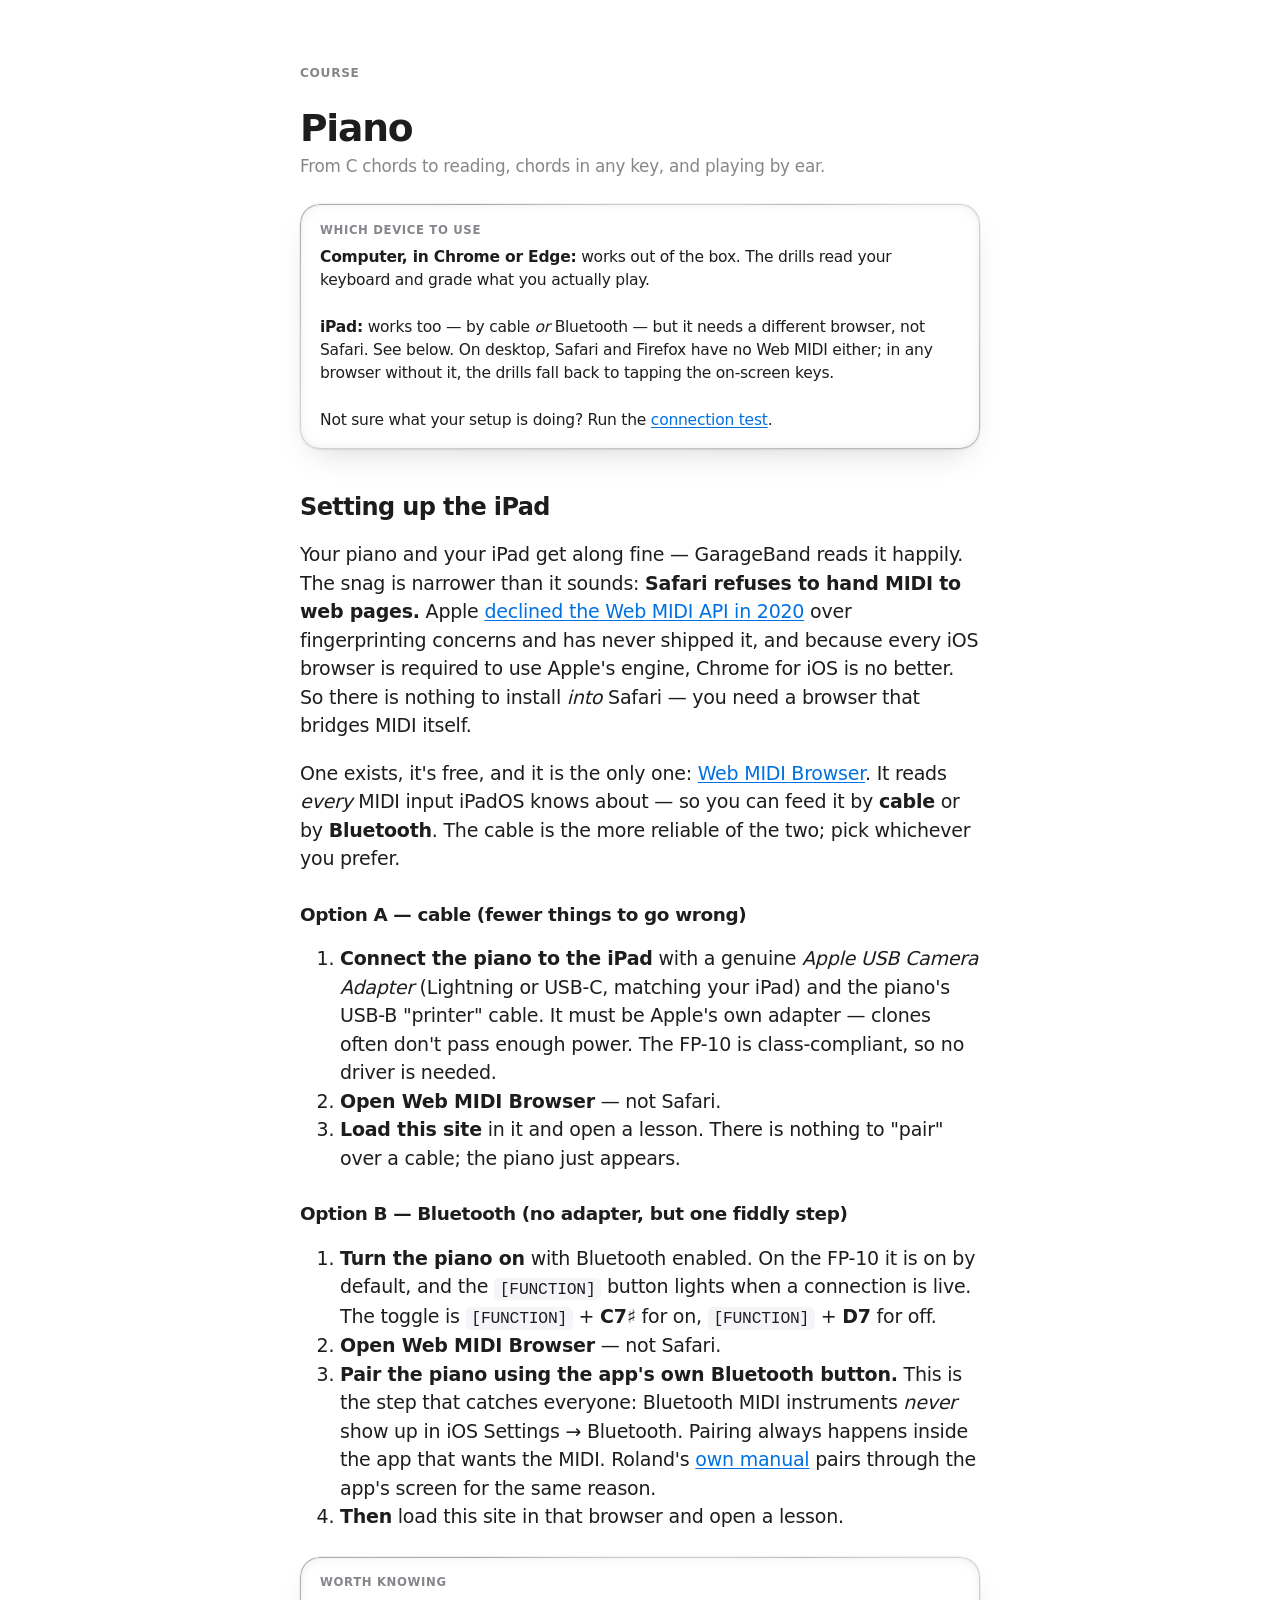
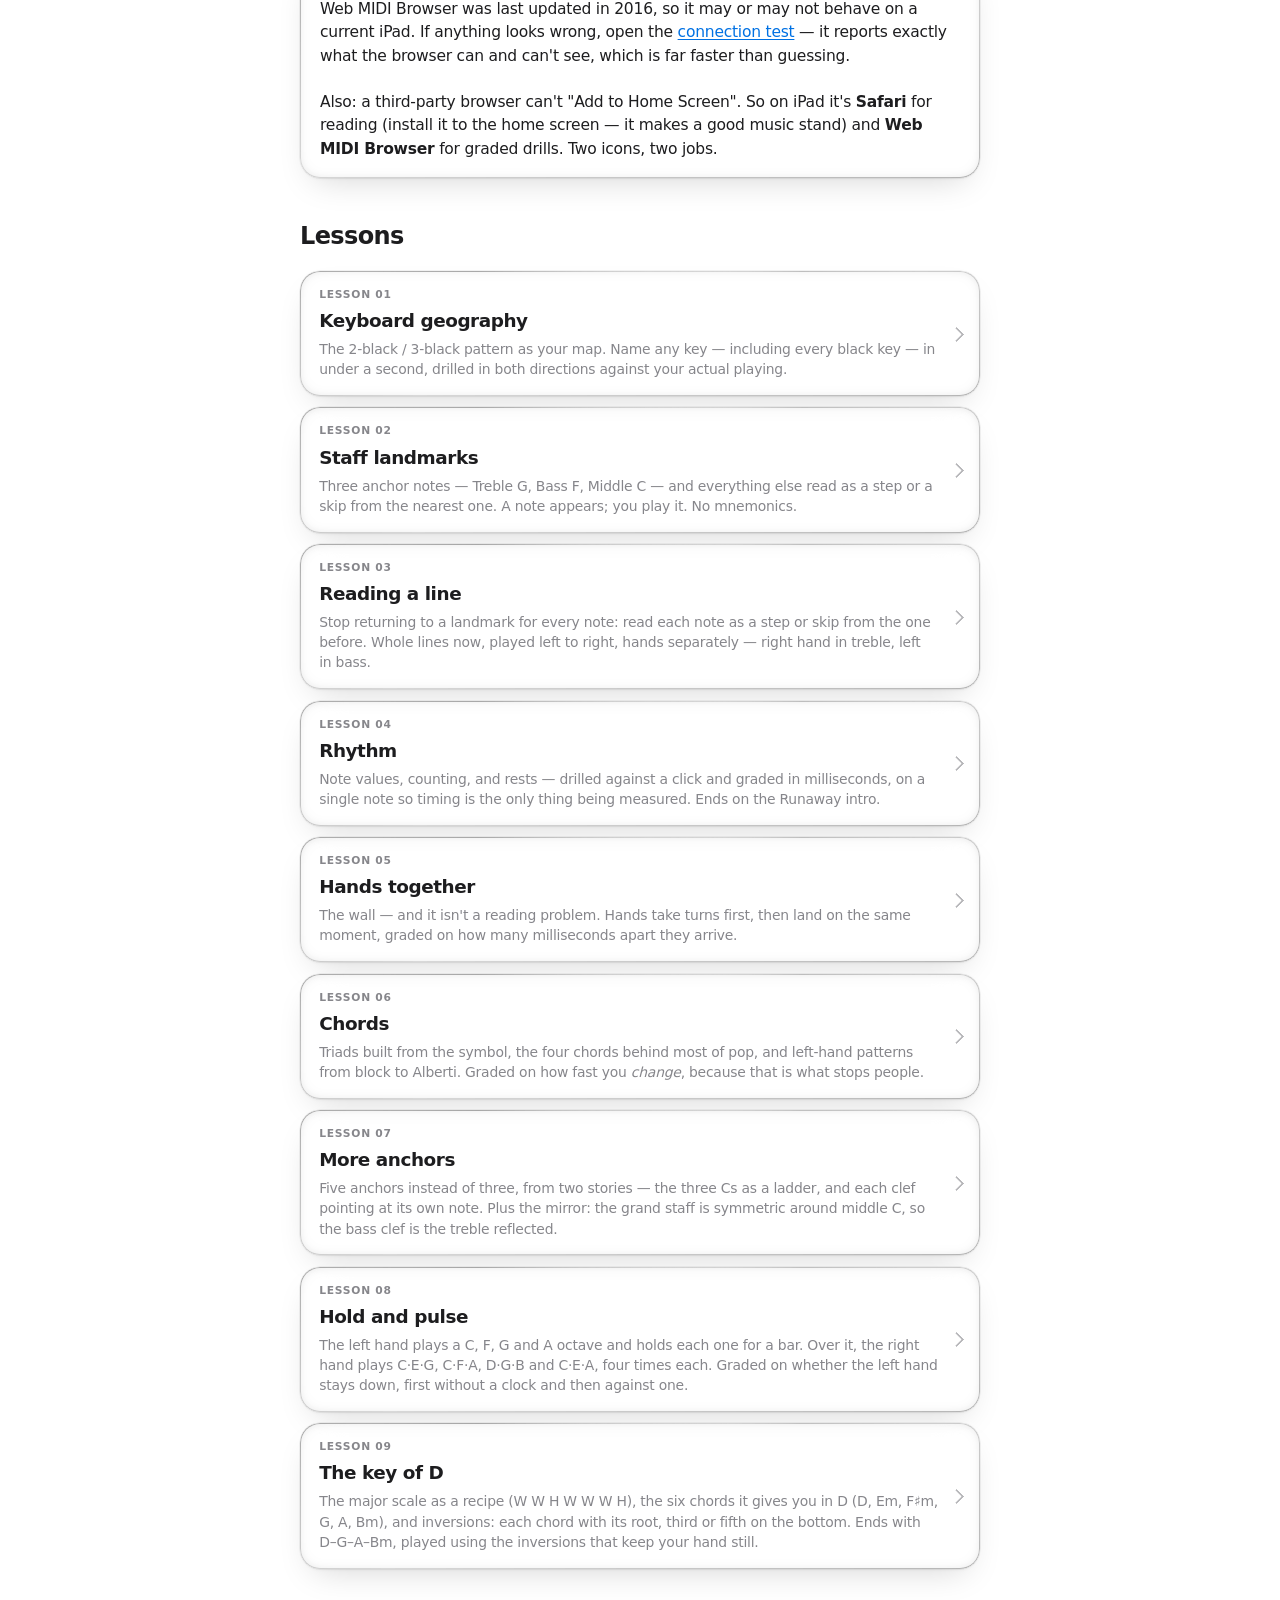
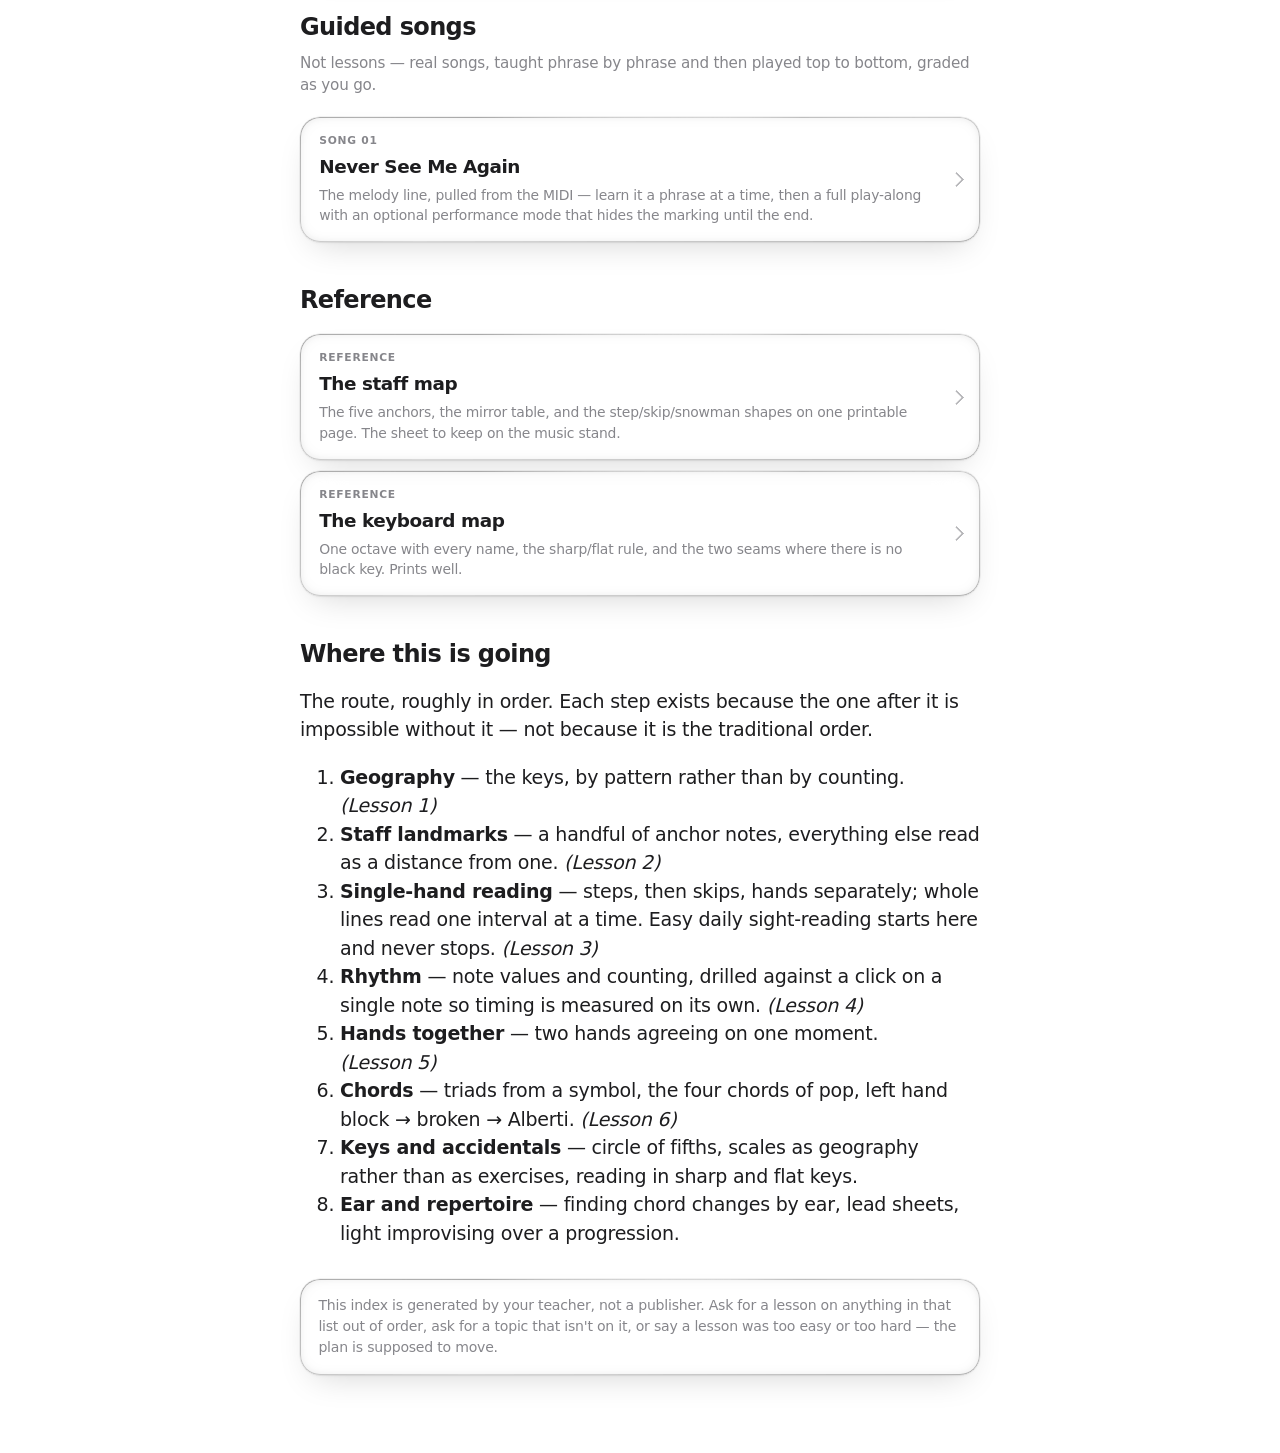
==== commit 8f19f337: "Lessons 8 and 9: hold and pulse, and the key of D with inversions Lesson 8: the left hand holds an o" ====
--- a/index.html
+++ b/index.html
@@ -131,6 +131,16 @@
     <span class="card-title">More anchors</span>
     <span class="card-note">Five anchors instead of three, from two stories — the three Cs as a ladder, and each clef pointing at its own note. Plus the mirror: the grand staff is symmetric around middle C, so the bass clef is the treble reflected.</span>
   </a>
+  <a class="card" href="lessons/0008-hold-and-pulse.html">
+    <span class="card-num">Lesson 08</span>
+    <span class="card-title">Hold and pulse</span>
+    <span class="card-note">The left hand plays a C, F, G and A octave and holds each one for a bar. Over it, the right hand plays C·E·G, C·F·A, D·G·B and C·E·A, four times each. Graded on whether the left hand stays down, first without a clock and then against one.</span>
+  </a>
+  <a class="card" href="lessons/0009-key-of-d.html">
+    <span class="card-num">Lesson 09</span>
+    <span class="card-title">The key of D</span>
+    <span class="card-note">The major scale as a recipe (W W H W W W H), the six chords it gives you in D (D, Em, F♯m, G, A, Bm), and inversions: each chord with its root, third or fifth on the bottom. Ends with D–G–A–Bm, played using the inversions that keep your hand still.</span>
+  </a>
 </div>
 
 <h2>Guided songs</h2>
--- a/assets/style.css
+++ b/assets/style.css
@@ -641,6 +641,9 @@
 
 /* Highlight states. Marked !important so they beat the base fill regardless of
    which class was written first in the file. */
+/* "Play these next" — a quiet tint, written BEFORE .kbd-hi so a key you are
+   actually holding still shows in full accent on top of it. */
+.kbd-next { fill: var(--accent-soft) !important; stroke: var(--accent) !important; }
 .kbd-hi { fill: var(--accent) !important; stroke: var(--accent) !important; }
 .kbd-good { fill: var(--good) !important; stroke: var(--good) !important; }
 .kbd-bad { fill: var(--bad) !important; stroke: var(--bad) !important; }
@@ -893,6 +896,14 @@
    the current note's position without hiding it. */
 .staff-cursor { fill: var(--accent); opacity: 0.14; }
 
+/* A left-hand hold: a line running from the struck note to the end of what it
+   has to be held under, piano-roll style. Dim until struck, accent while held,
+   then green if it lasted or red if the hand let go early. */
+.hold-line { stroke: var(--muted); stroke-width: 3; stroke-linecap: round; opacity: 0.35; }
+.hold-line-on { stroke: var(--accent); opacity: 0.7; }
+.hold-line-good { stroke: var(--good); opacity: 0.75; }
+.hold-line-bad { stroke: var(--bad); opacity: 0.85; }
+
 /* Hint echo: the note you just played, popped onto the staff at the column you
    are actually reading, and animated. Bounces up and in, settles, then fades.
    transform-box:fill-box pins the scale to the group's own centre; WebKit (the
@@ -1050,6 +1061,17 @@
   color: var(--muted);
 }
 .chord-plus { color: var(--muted); font-size: 1rem; }
+
+/* Which position an inversion drill is asking for, riding next to the symbol. */
+.chord-inv {
+  font-size: 0.42em;
+  font-weight: 600;
+  letter-spacing: 0.05em;
+  text-transform: uppercase;
+  color: var(--muted);
+  margin-left: 0.45em;
+  vertical-align: middle;
+}
 
 /* The chord coming next in a progression — deliberately small and dim. Looking
    ahead is the skill; shouting it would do the looking for you. */
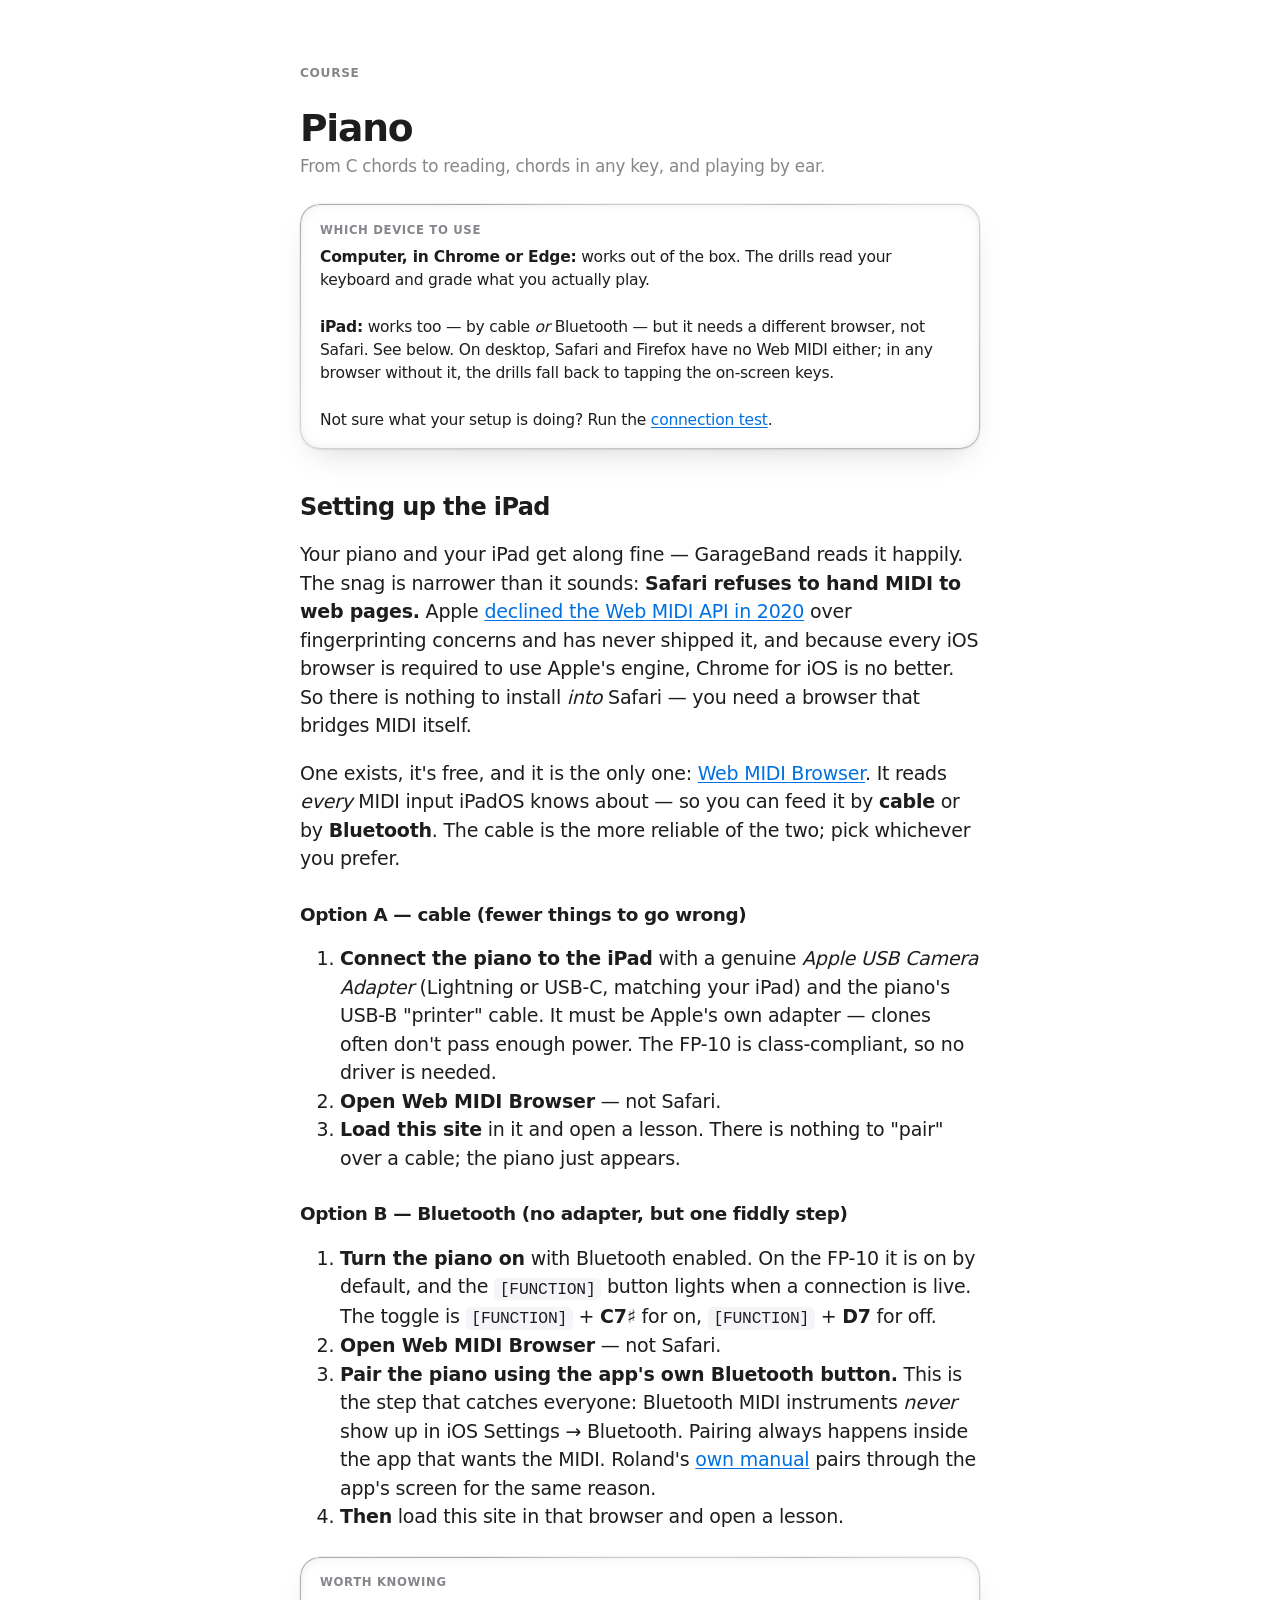
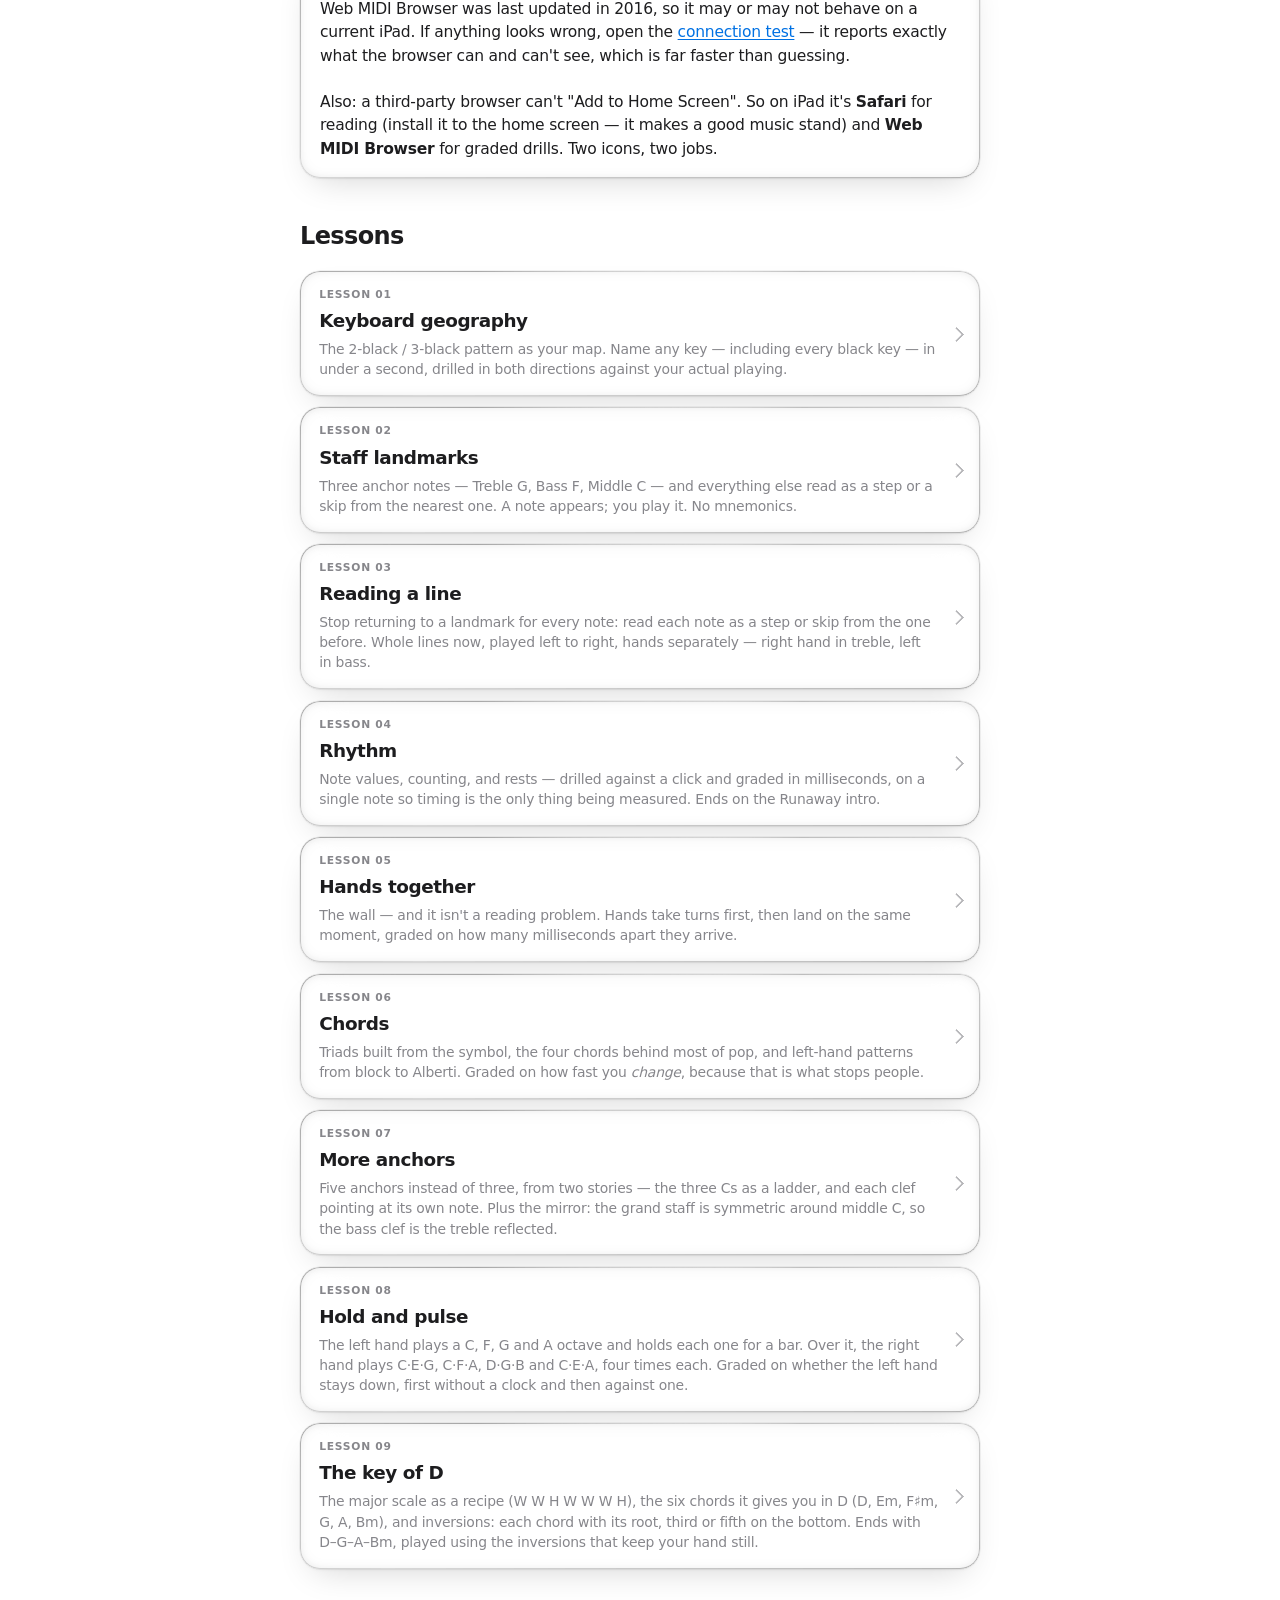
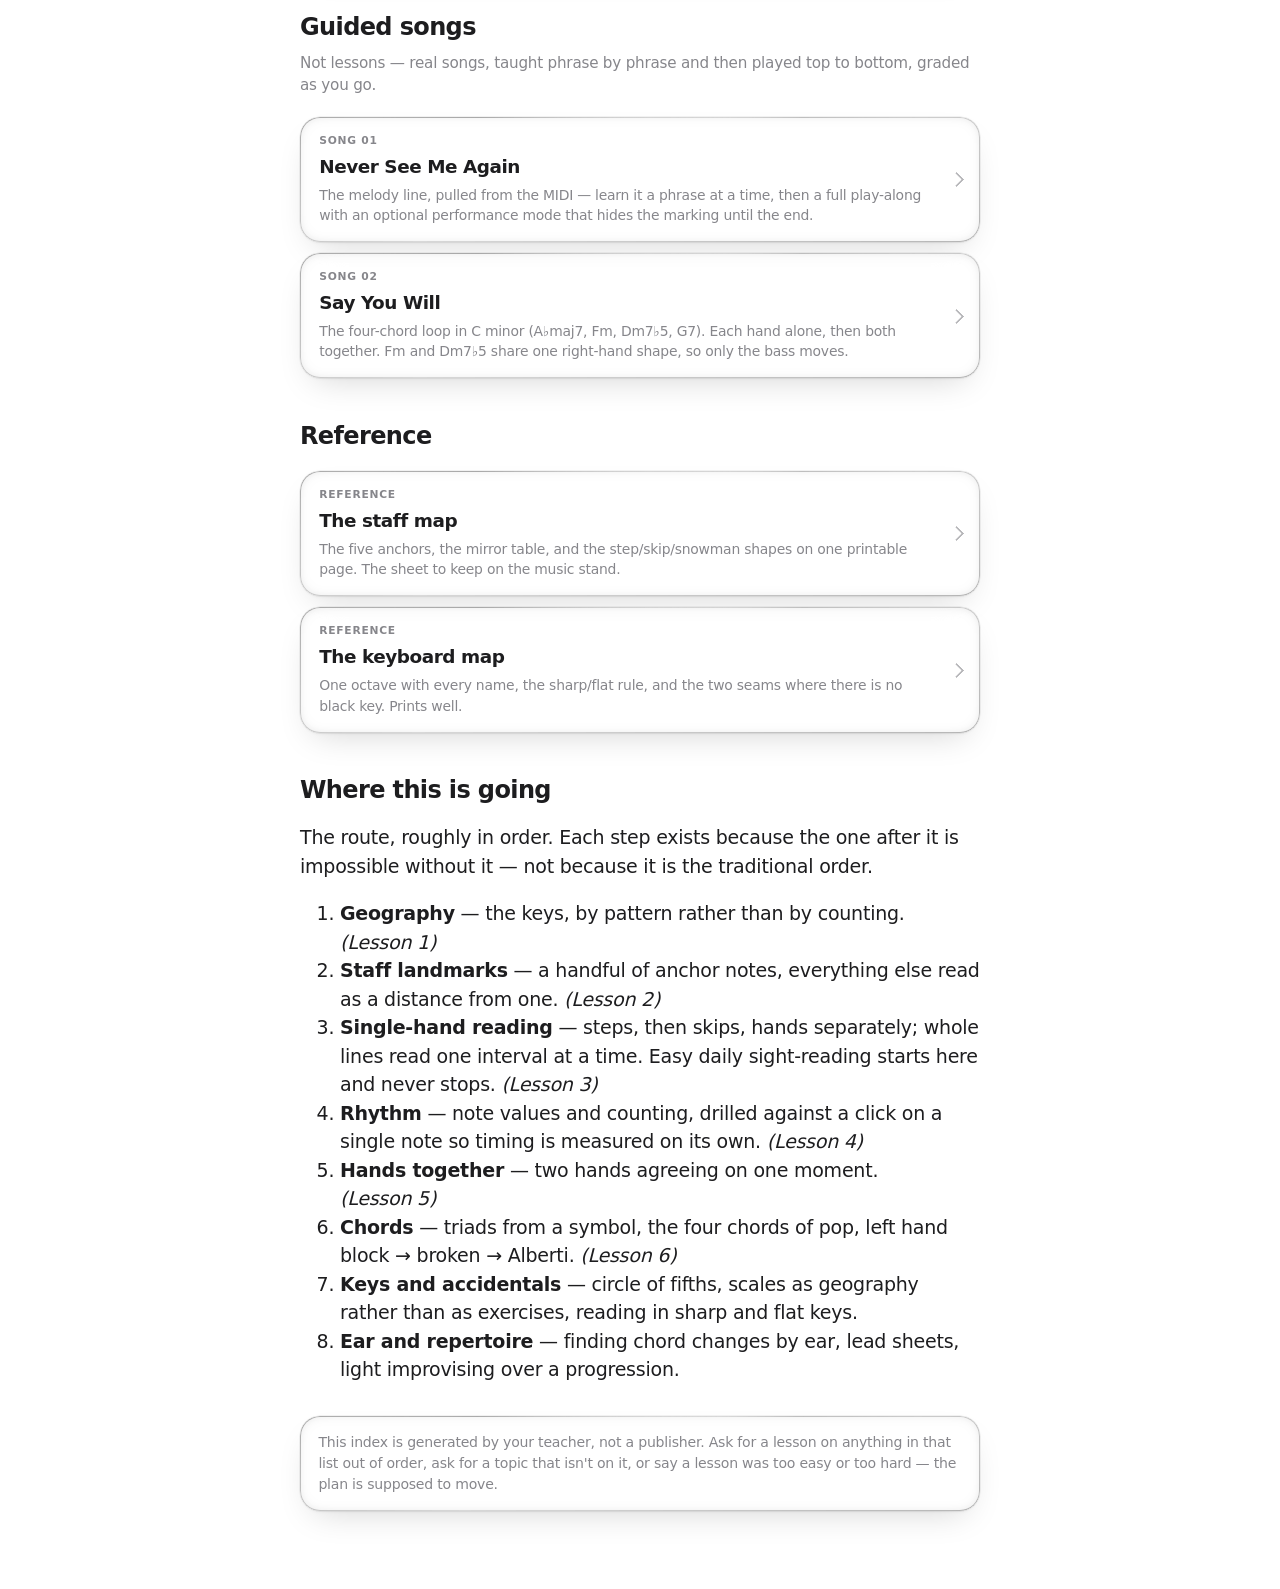
==== commit 063aadb1: "Song 2: Say You Will — the four-chord loop in C minor Left-hand roots, right-hand shapes, then both " ====
--- a/index.html
+++ b/index.html
@@ -154,6 +154,11 @@
     <span class="card-title">Never See Me Again</span>
     <span class="card-note">The melody line, pulled from the MIDI — learn it a phrase at a time, then a full play-along with an optional performance mode that hides the marking until the end.</span>
   </a>
+  <a class="card" href="songs/0002-say-you-will.html">
+    <span class="card-num">Song 02</span>
+    <span class="card-title">Say You Will</span>
+    <span class="card-note">The four-chord loop in C minor (A♭maj7, Fm, Dm7♭5, G7). Each hand alone, then both together. Fm and Dm7♭5 share one right-hand shape, so only the bass moves.</span>
+  </a>
 </div>
 
 <h2>Reference</h2>
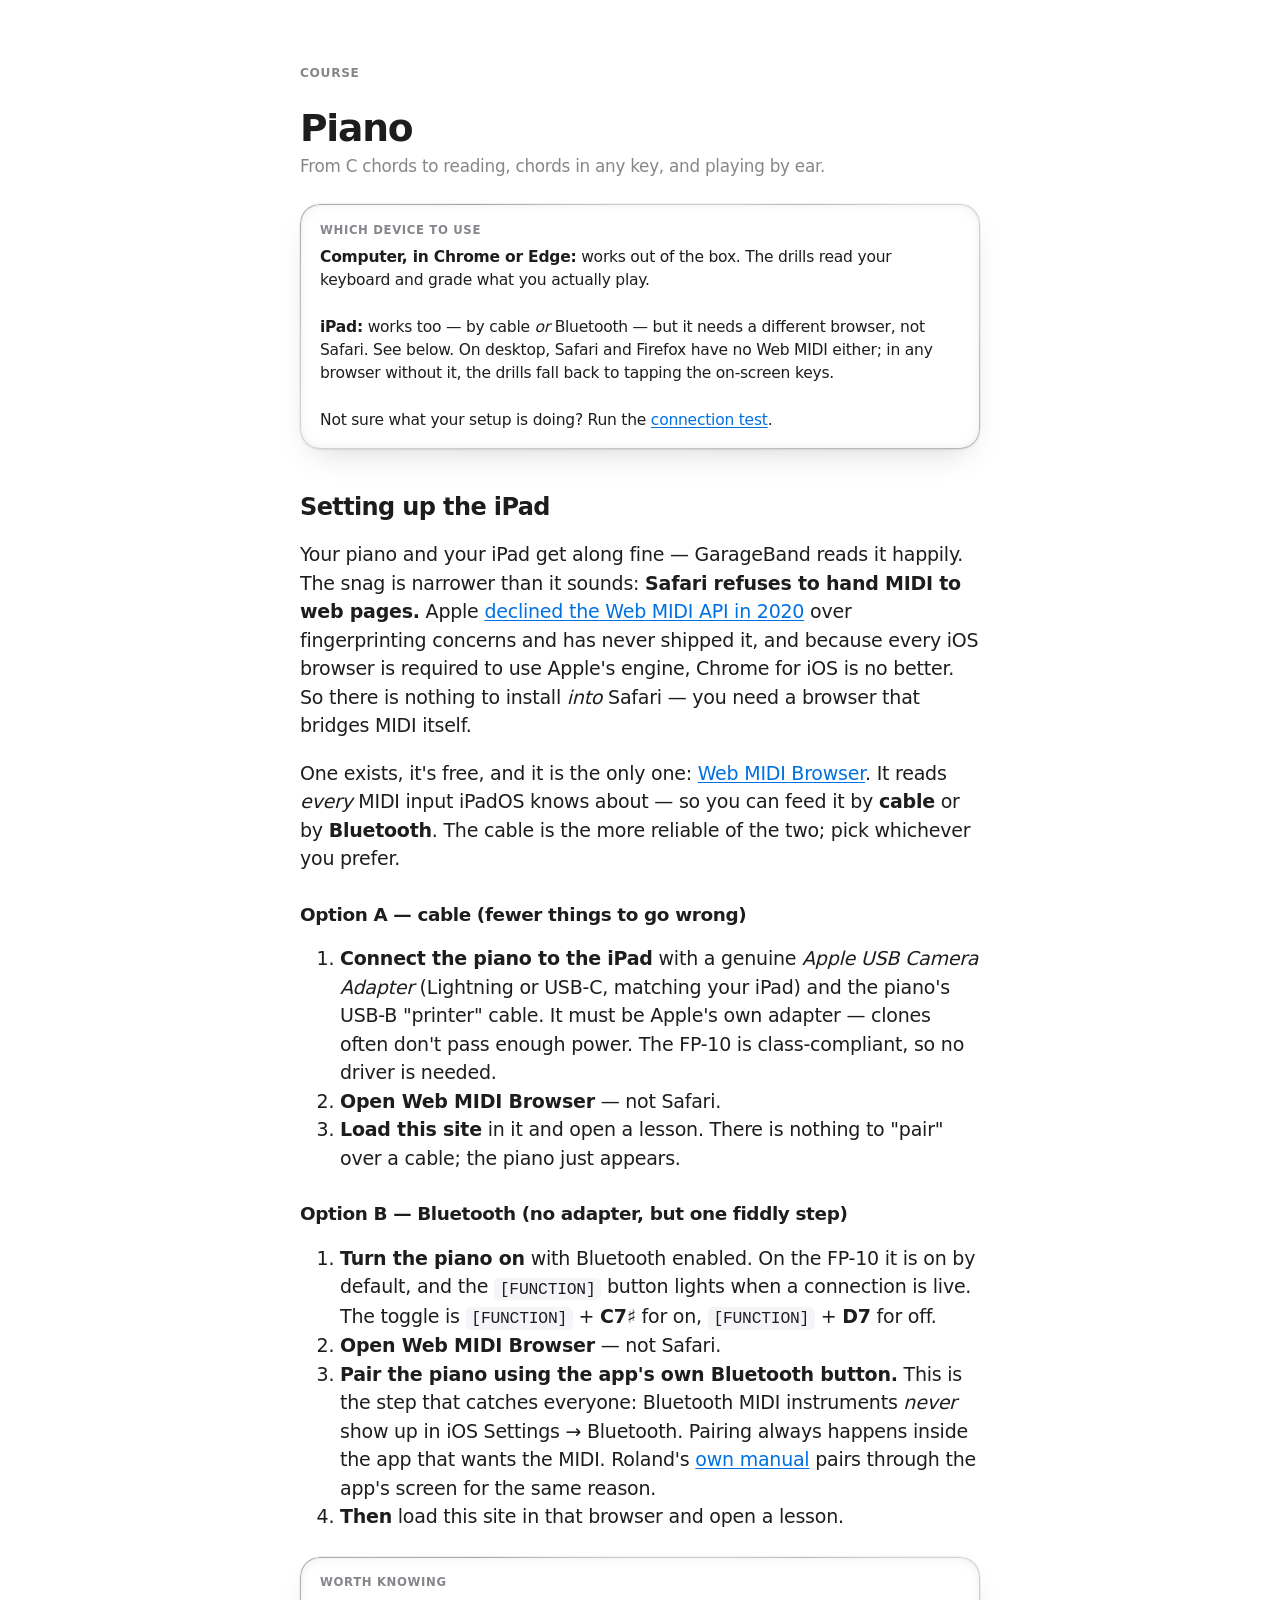
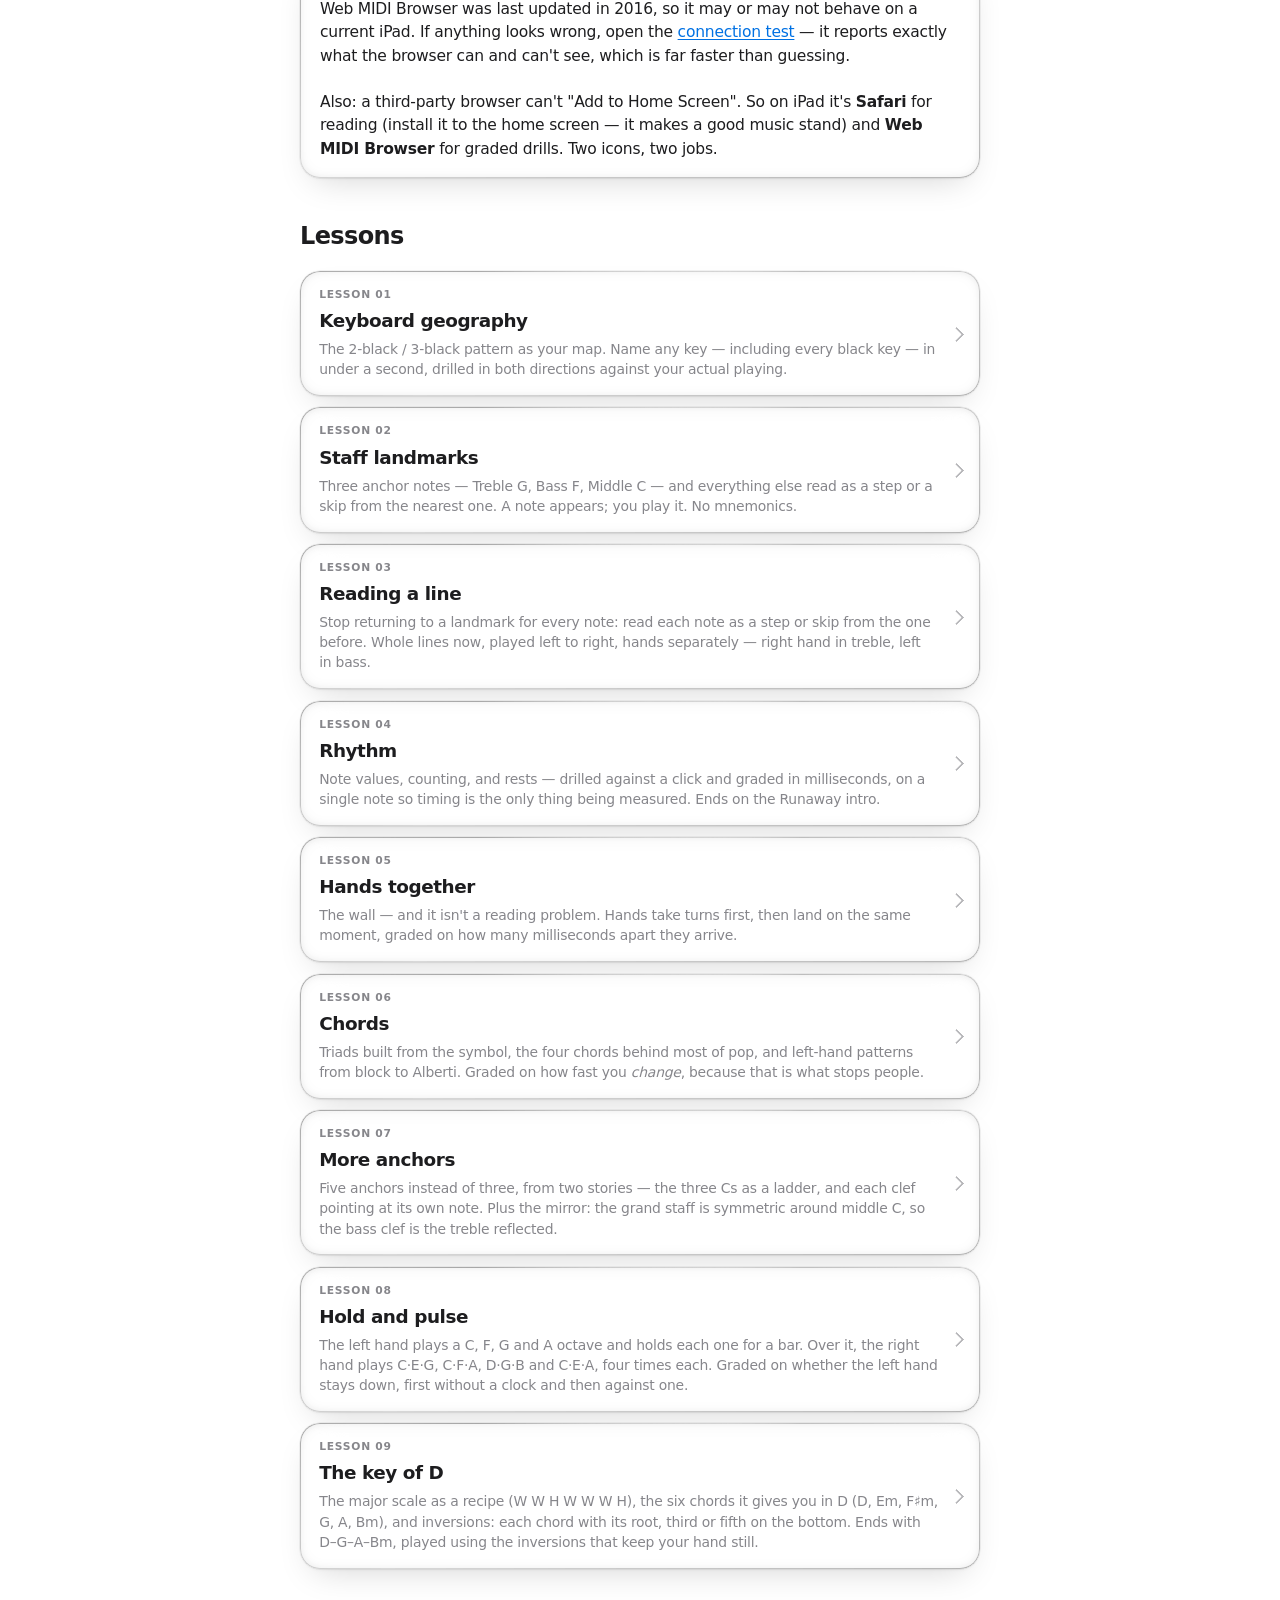
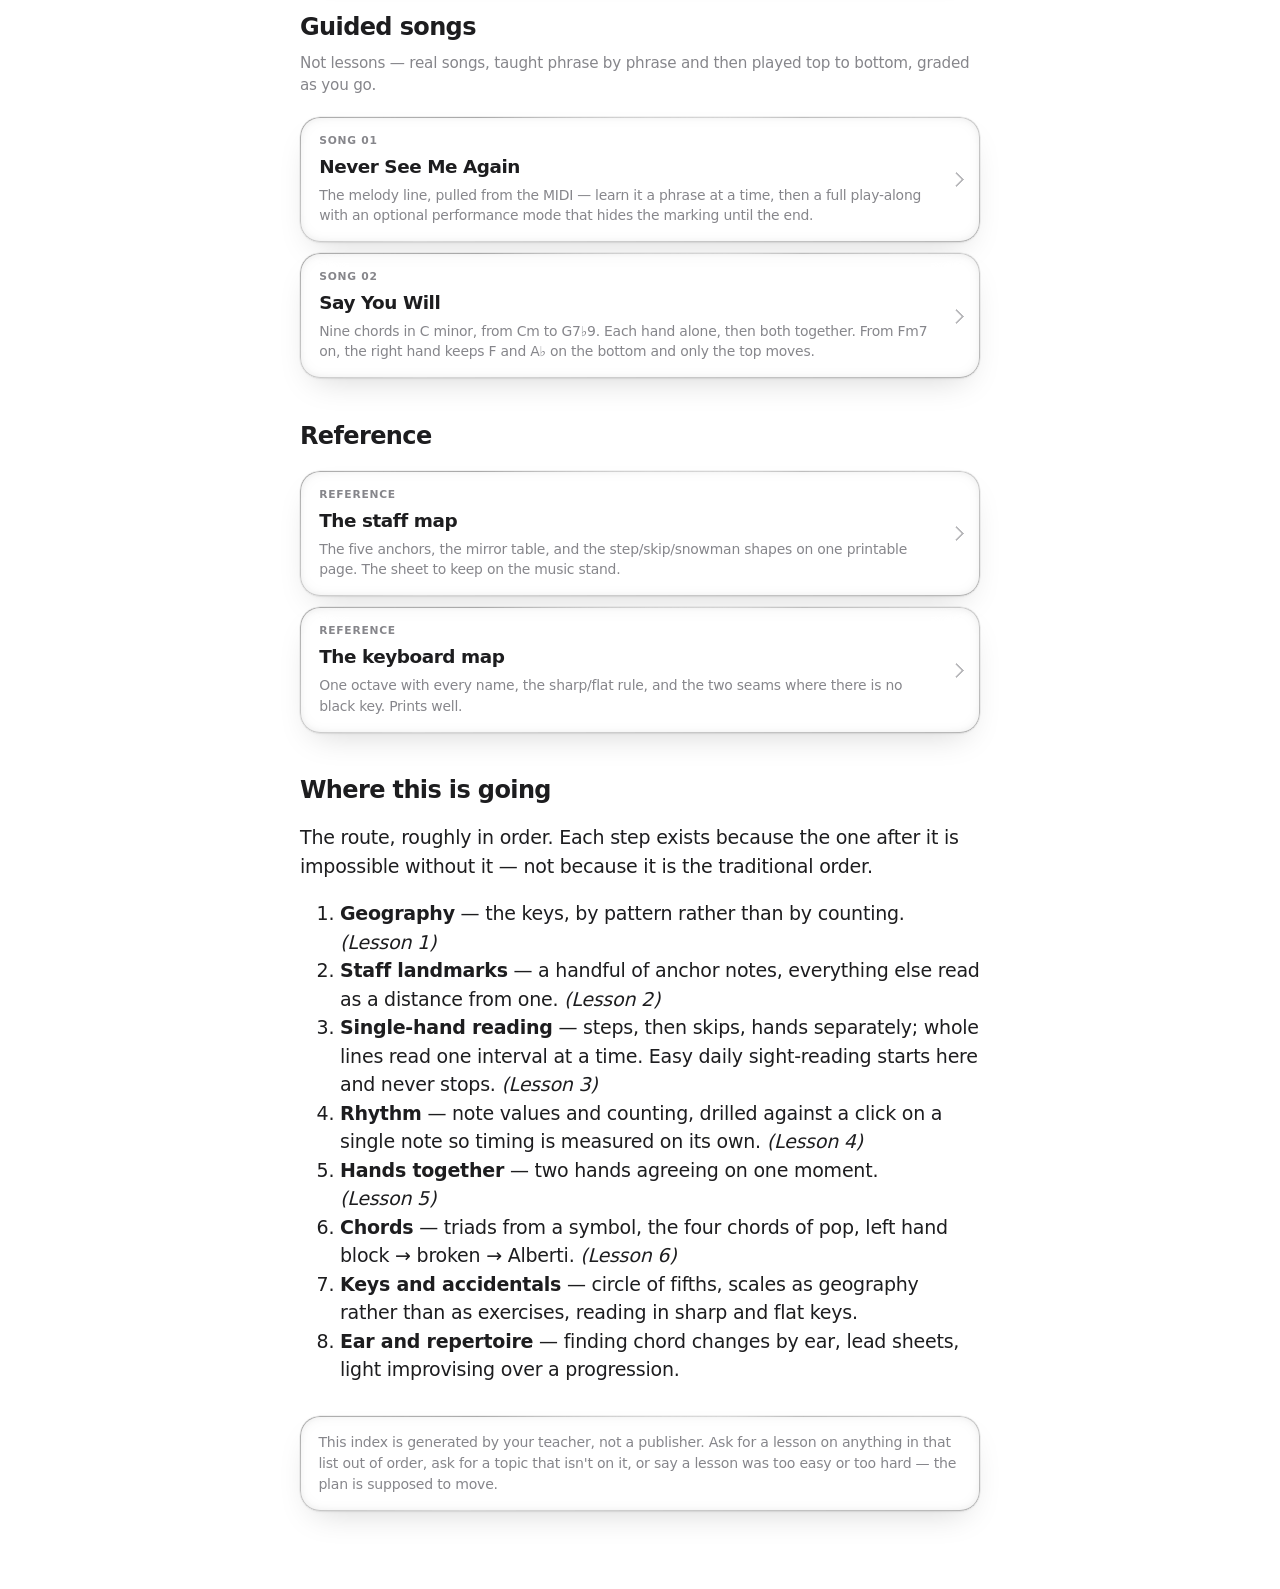
==== commit 5f2481a6: "Say You Will: rebuild from the nine-chord chart, spell in flats Progression and voicings now follow " ====
--- a/index.html
+++ b/index.html
@@ -157,7 +157,7 @@
   <a class="card" href="songs/0002-say-you-will.html">
     <span class="card-num">Song 02</span>
     <span class="card-title">Say You Will</span>
-    <span class="card-note">The four-chord loop in C minor (A♭maj7, Fm, Dm7♭5, G7). Each hand alone, then both together. Fm and Dm7♭5 share one right-hand shape, so only the bass moves.</span>
+    <span class="card-note">Nine chords in C minor, from Cm to G7♭9. Each hand alone, then both together. From Fm7 on, the right hand keeps F and A♭ on the bottom and only the top moves.</span>
   </a>
 </div>
 
